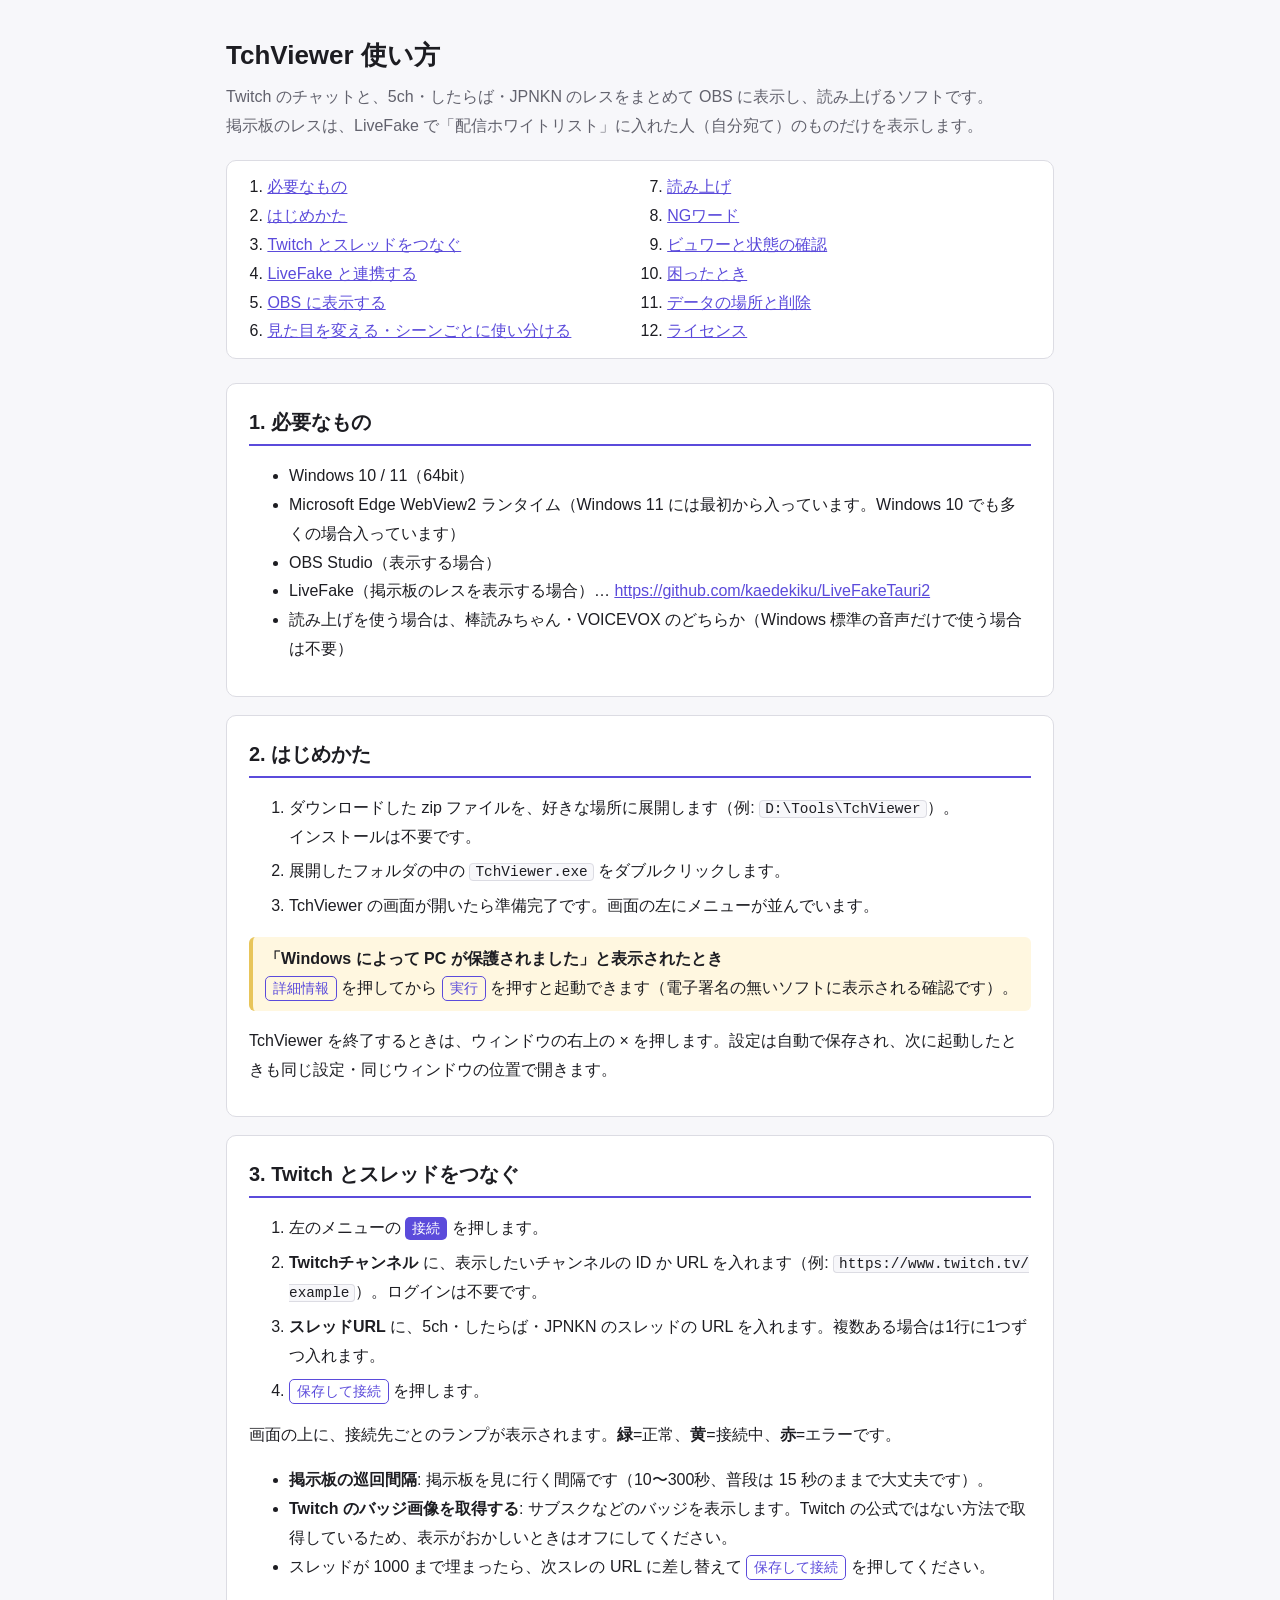
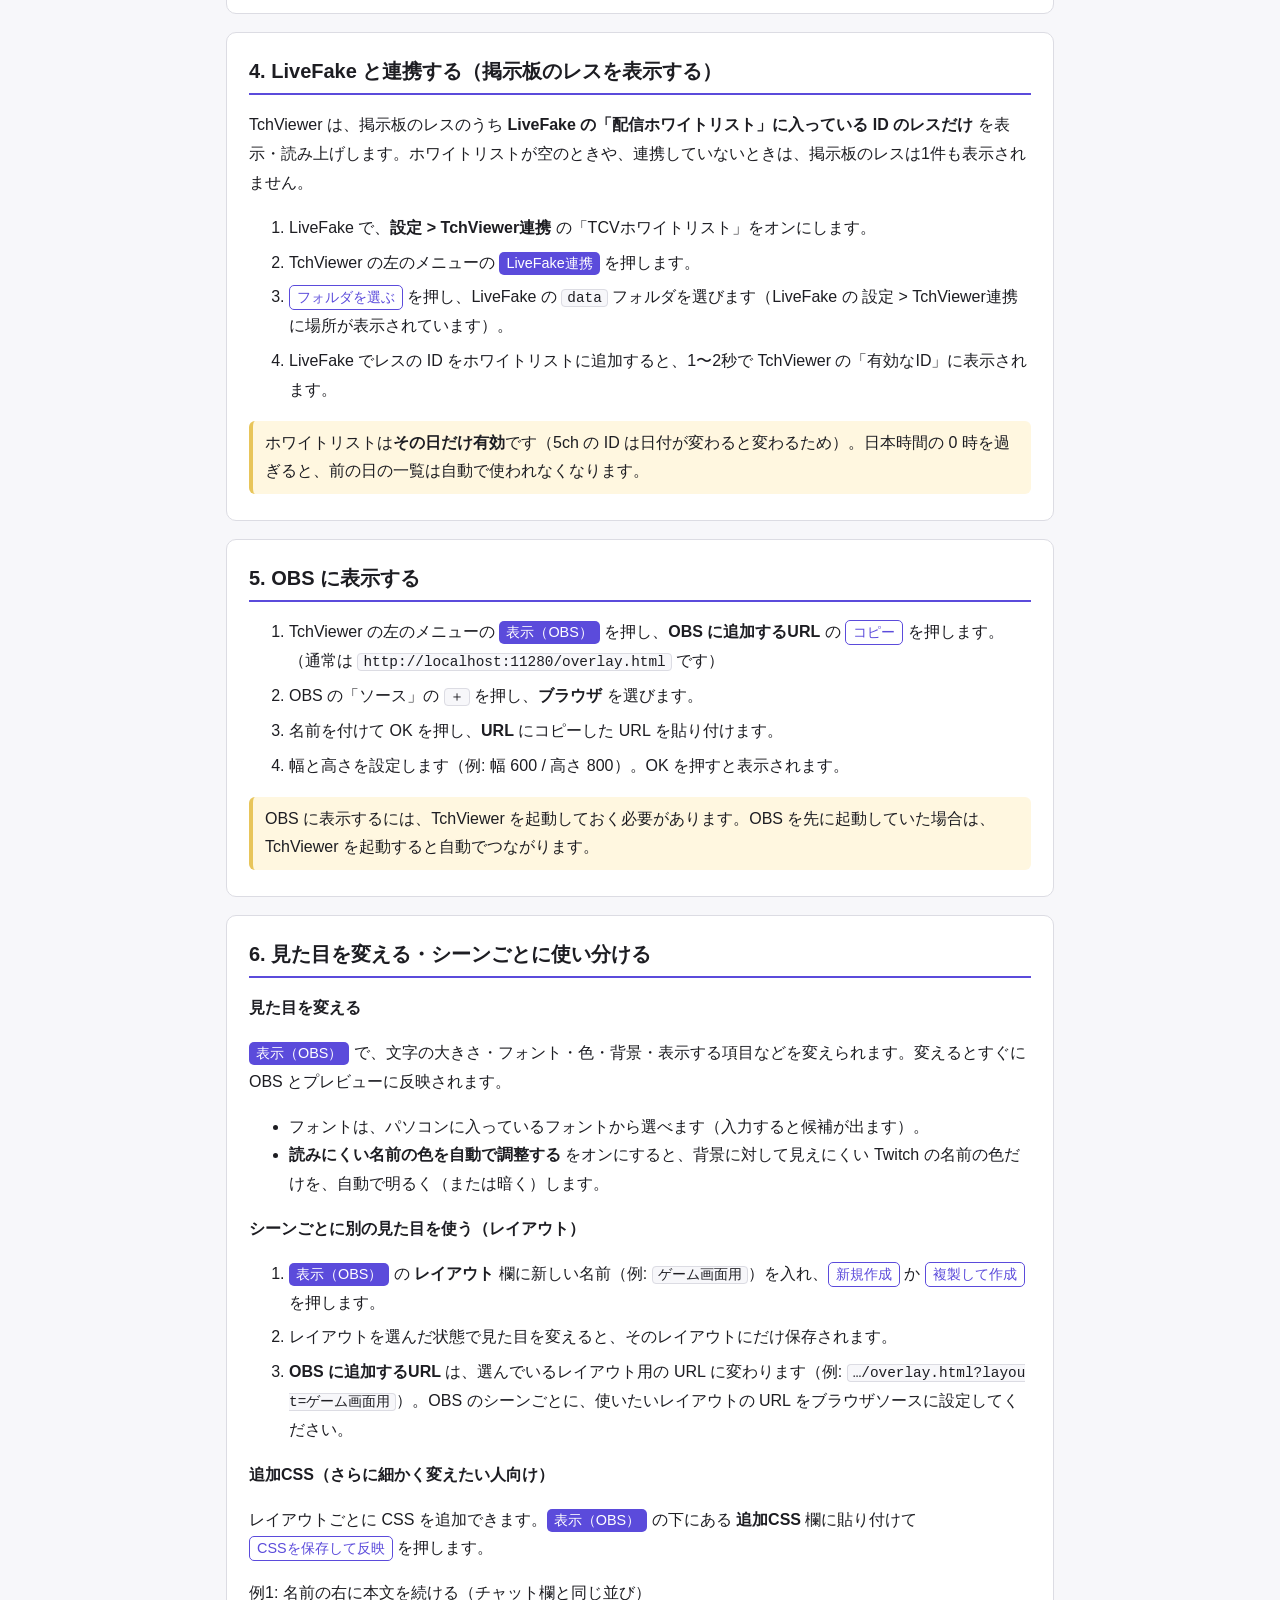
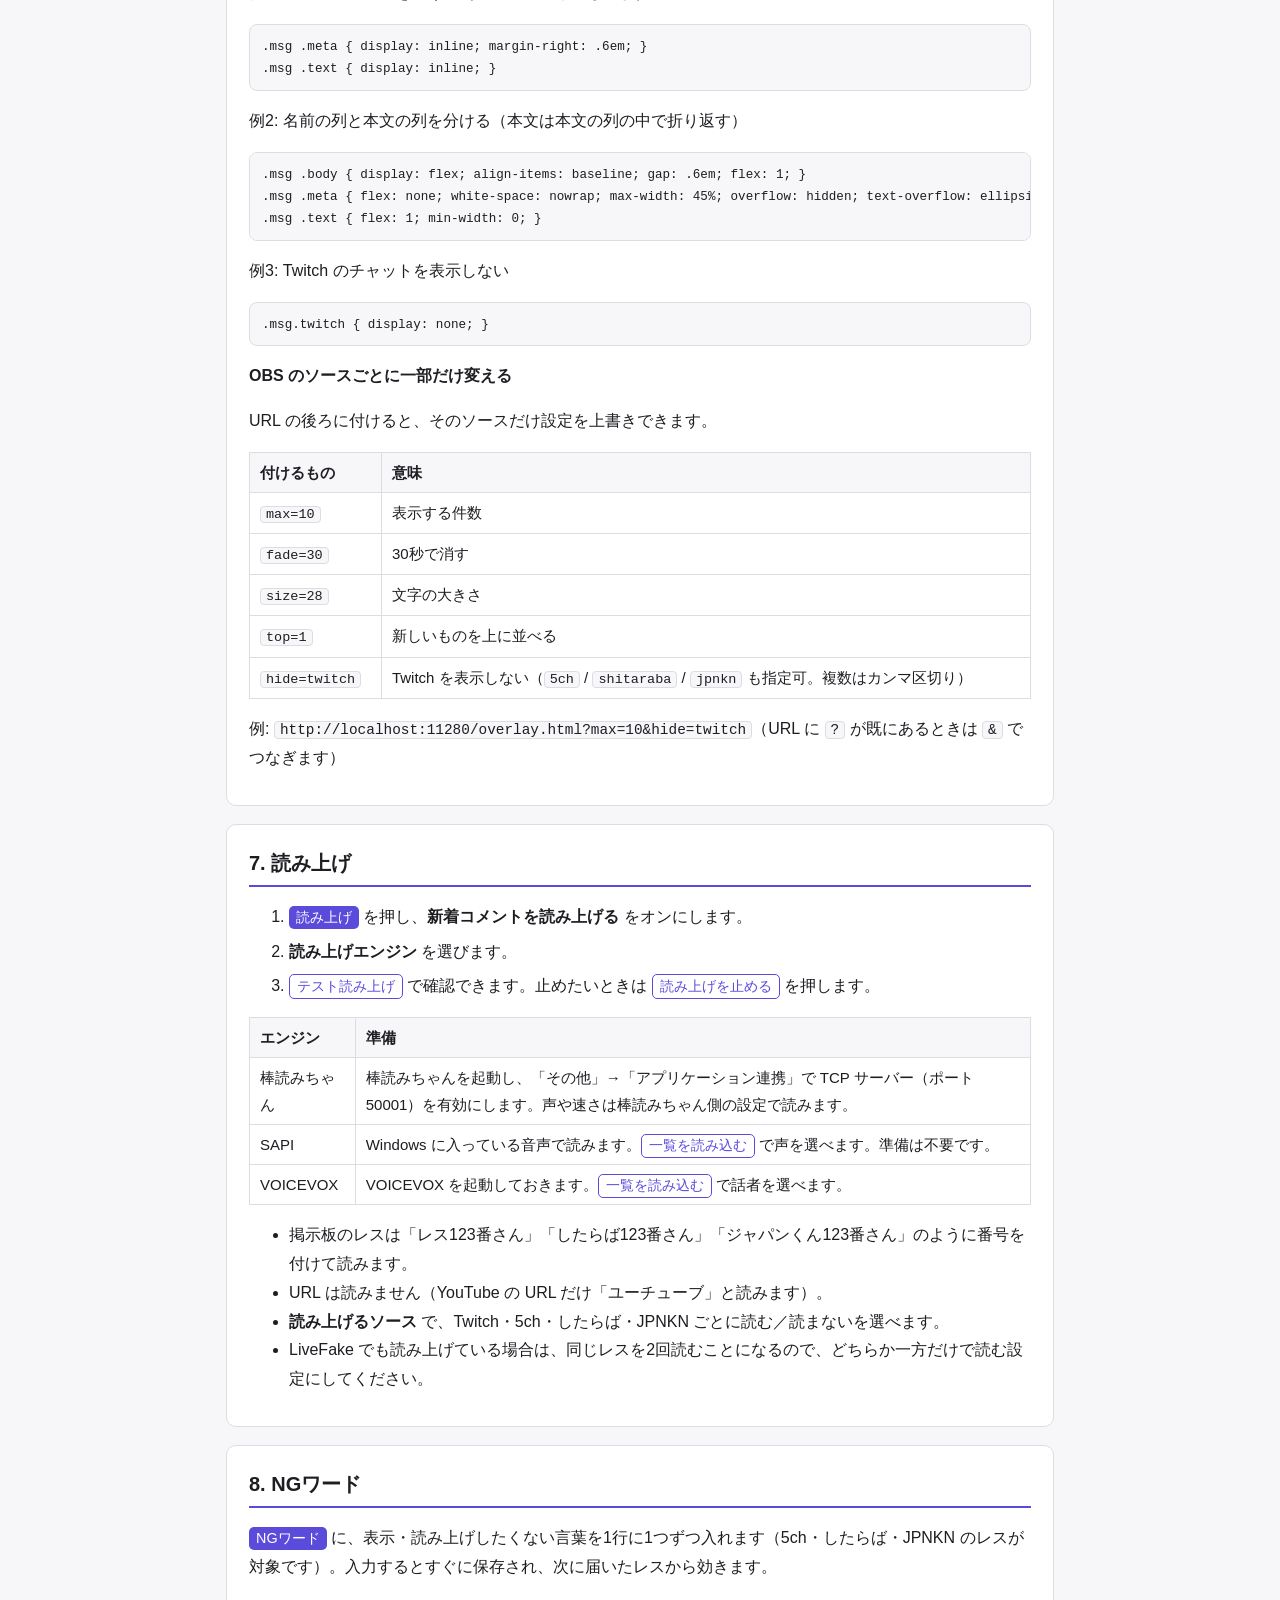
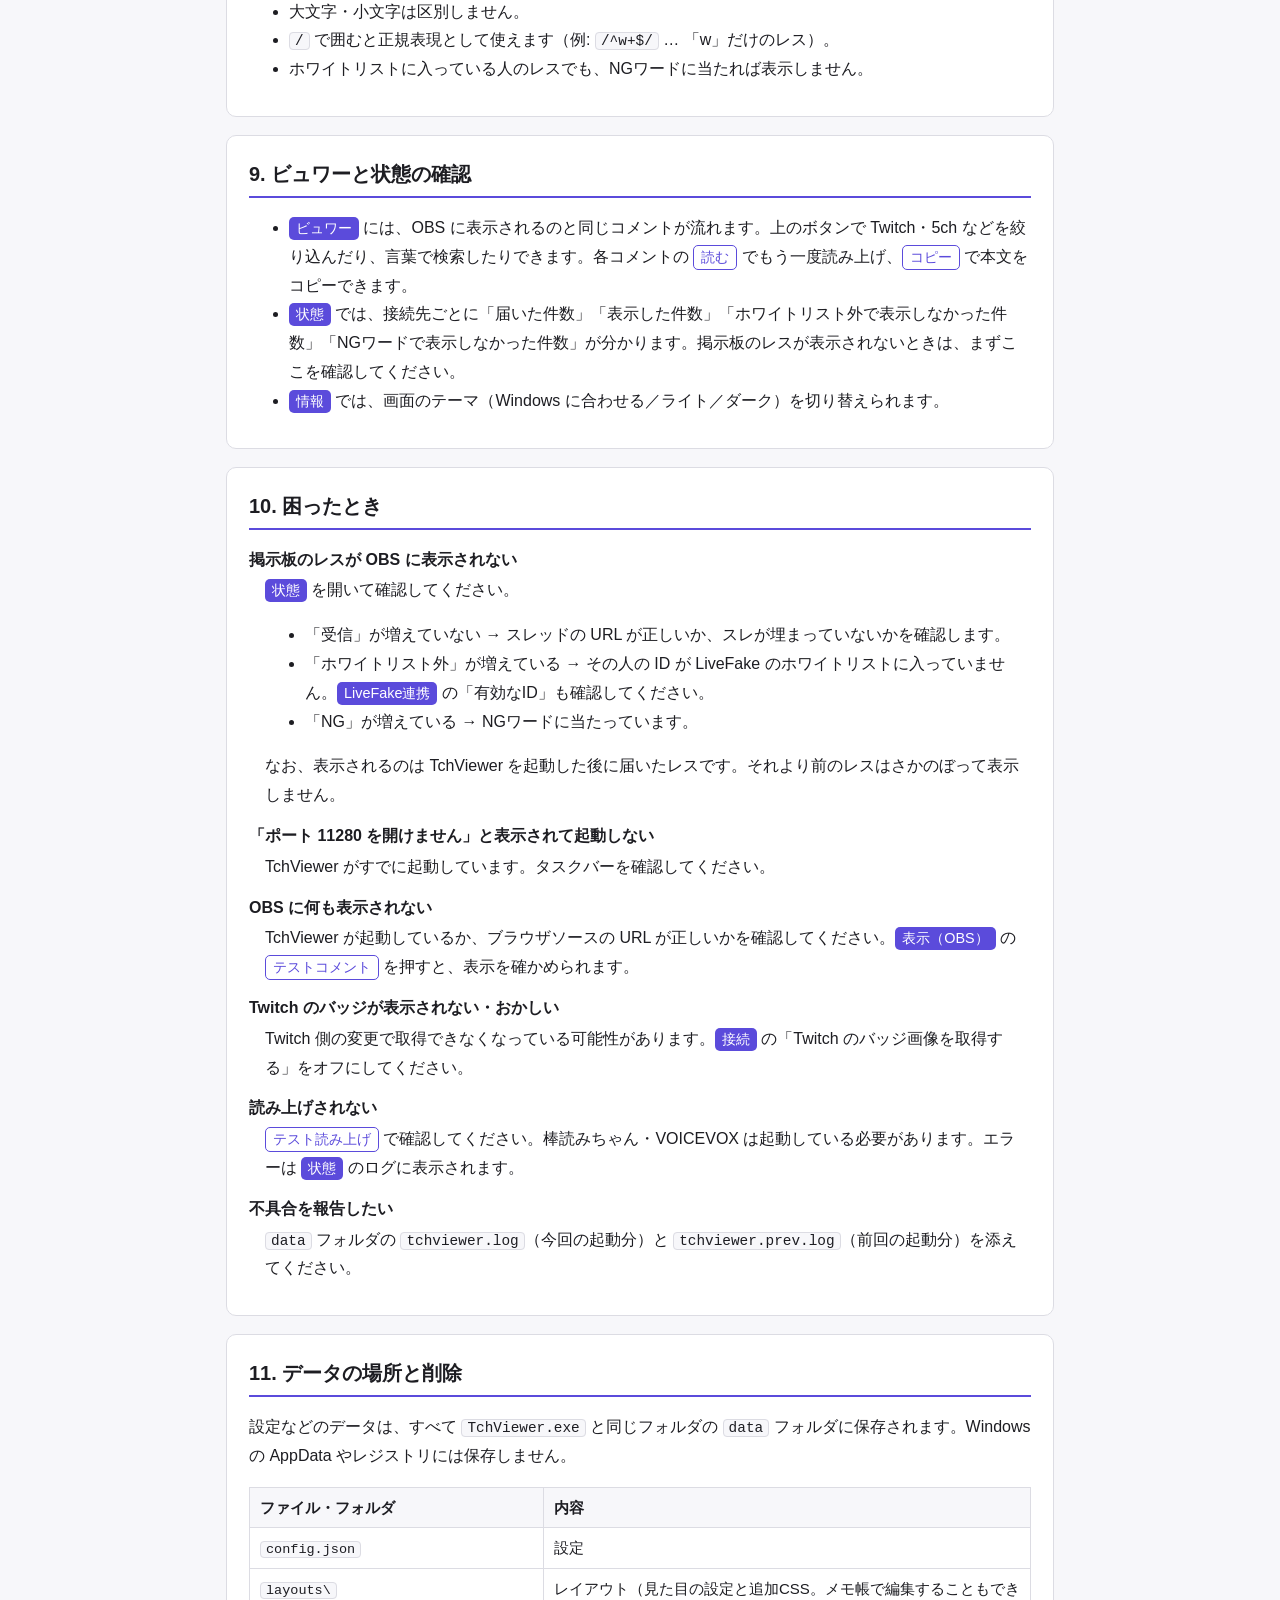
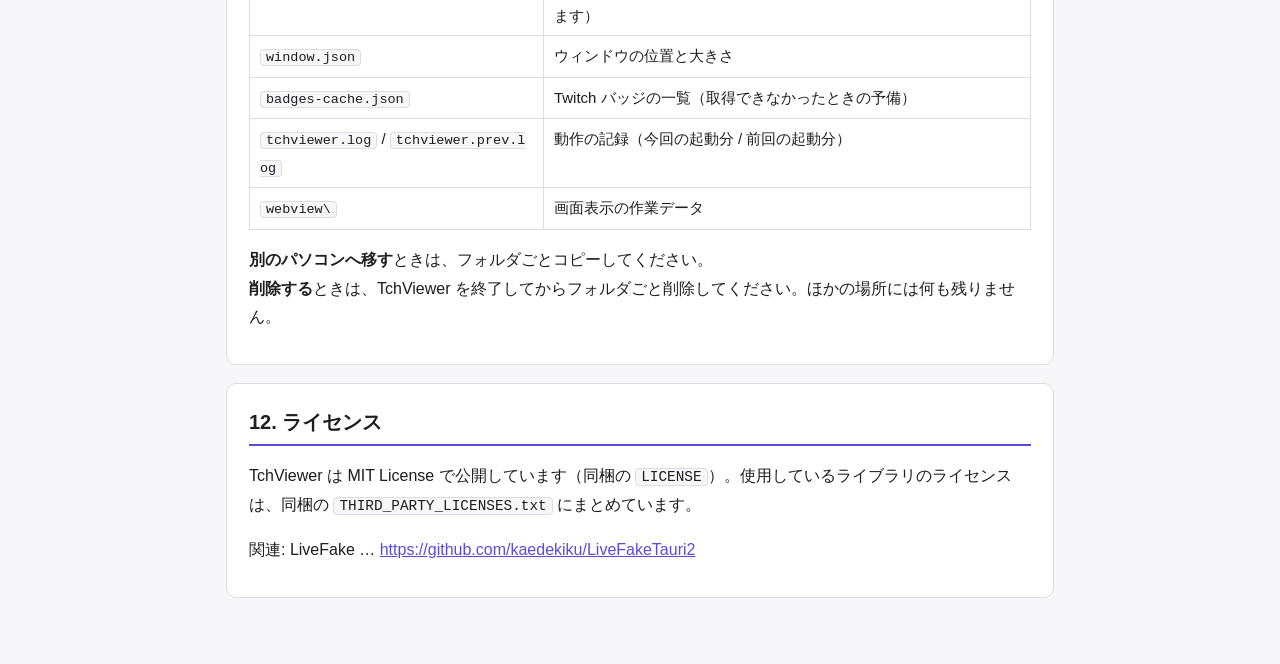
==== docs/使い方.html @ 62a8c26b "TchViewer 0.1.0: Twitch + 5ch + したらば + JPNKN コメントビューア - Twitch チャット（匿名IRC）と 5ch / したらば / JPNKN のレスを取" ====
<!doctype html>
<html lang="ja">
<head>
<meta charset="utf-8">
<meta name="viewport" content="width=device-width, initial-scale=1">
<title>TchViewer 使い方</title>
<style>
  :root { --bg: #f7f7fa; --panel: #fff; --fg: #1d1d22; --muted: #62626d; --line: #dcdce3; --accent: #5b4bdb; --note: #fff7e0; --note-line: #e8c55a; }
  @media (prefers-color-scheme: dark) {
    :root { --bg: #16161a; --panel: #222228; --fg: #ececf1; --muted: #a0a0ab; --line: #34343c; --accent: #9d91ff; --note: #2e2a1c; --note-line: #8a7426; }
  }
  * { box-sizing: border-box; }
  body { margin: 0; background: var(--bg); color: var(--fg); font-family: "BIZ UDPGothic", "Yu Gothic UI", "Meiryo", sans-serif; line-height: 1.8; font-size: 16px; }
  .wrap { max-width: 860px; margin: 0 auto; padding: 24px 16px 64px; }
  h1 { font-size: 26px; margin: 8px 0 4px; }
  .lead { color: var(--muted); margin: 0 0 20px; }
  nav.toc { background: var(--panel); border: 1px solid var(--line); border-radius: 10px; padding: 12px 18px; margin-bottom: 24px; }
  nav.toc ol { margin: 0; padding-left: 1.4em; columns: 2; column-gap: 32px; }
  @media (max-width: 640px) { nav.toc ol { columns: 1; } }
  a { color: var(--accent); }
  section { background: var(--panel); border: 1px solid var(--line); border-radius: 10px; padding: 6px 22px 16px; margin: 0 0 18px; }
  h2 { font-size: 20px; border-bottom: 2px solid var(--accent); padding-bottom: 4px; margin: 14px 0 10px; }
  h3 { font-size: 16px; margin: 16px 0 4px; }
  ol.steps > li { margin: 6px 0; }
  .btn { display: inline-block; border: 1px solid var(--accent); color: var(--accent); border-radius: 5px; padding: 0 7px; font-size: .9em; line-height: 1.6; white-space: nowrap; }
  .menu { display: inline-block; background: var(--accent); color: #fff; border-radius: 5px; padding: 0 7px; font-size: .9em; line-height: 1.6; white-space: nowrap; }
  code, kbd { font-family: Consolas, "BIZ UDGothic", monospace; background: var(--bg); border: 1px solid var(--line); border-radius: 4px; padding: 0 5px; font-size: .9em; word-break: break-all; }
  pre { background: var(--bg); border: 1px solid var(--line); border-radius: 8px; padding: 10px 12px; overflow-x: auto; font-size: 14px; line-height: 1.6; }
  pre code { border: 0; padding: 0; background: none; }
  .note { background: var(--note); border-left: 4px solid var(--note-line); border-radius: 6px; padding: 8px 12px; margin: 10px 0; }
  table { border-collapse: collapse; width: 100%; margin: 8px 0; font-size: 15px; }
  th, td { border: 1px solid var(--line); padding: 6px 10px; text-align: left; vertical-align: top; }
  th { background: var(--bg); white-space: nowrap; }
  dl.faq dt { font-weight: 700; margin-top: 12px; }
  dl.faq dd { margin: 2px 0 0 1em; }
</style>
</head>
<body>
<div class="wrap">
<h1>TchViewer 使い方</h1>
<p class="lead">Twitch のチャットと、5ch・したらば・JPNKN のレスをまとめて OBS に表示し、読み上げるソフトです。<br>
掲示板のレスは、LiveFake で「配信ホワイトリスト」に入れた人（自分宛て）のものだけを表示します。</p>

<nav class="toc">
<ol>
  <li><a href="#need">必要なもの</a></li>
  <li><a href="#start">はじめかた</a></li>
  <li><a href="#connect">Twitch とスレッドをつなぐ</a></li>
  <li><a href="#livefake">LiveFake と連携する</a></li>
  <li><a href="#obs">OBS に表示する</a></li>
  <li><a href="#layout">見た目を変える・シーンごとに使い分ける</a></li>
  <li><a href="#speech">読み上げ</a></li>
  <li><a href="#ng">NGワード</a></li>
  <li><a href="#viewer">ビュワーと状態の確認</a></li>
  <li><a href="#trouble">困ったとき</a></li>
  <li><a href="#data">データの場所と削除</a></li>
  <li><a href="#license">ライセンス</a></li>
</ol>
</nav>

<section id="need">
<h2>1. 必要なもの</h2>
<ul>
  <li>Windows 10 / 11（64bit）</li>
  <li>Microsoft Edge WebView2 ランタイム（Windows 11 には最初から入っています。Windows 10 でも多くの場合入っています）</li>
  <li>OBS Studio（表示する場合）</li>
  <li>LiveFake（掲示板のレスを表示する場合）… <a href="https://github.com/kaedekiku/LiveFakeTauri2">https://github.com/kaedekiku/LiveFakeTauri2</a></li>
  <li>読み上げを使う場合は、棒読みちゃん・VOICEVOX のどちらか（Windows 標準の音声だけで使う場合は不要）</li>
</ul>
</section>

<section id="start">
<h2>2. はじめかた</h2>
<ol class="steps">
  <li>ダウンロードした zip ファイルを、好きな場所に展開します（例: <code>D:\Tools\TchViewer</code>）。<br>インストールは不要です。</li>
  <li>展開したフォルダの中の <code>TchViewer.exe</code> をダブルクリックします。</li>
  <li>TchViewer の画面が開いたら準備完了です。画面の左にメニューが並んでいます。</li>
</ol>
<div class="note">
  <b>「Windows によって PC が保護されました」と表示されたとき</b><br>
  <span class="btn">詳細情報</span> を押してから <span class="btn">実行</span> を押すと起動できます（電子署名の無いソフトに表示される確認です）。
</div>
<p>TchViewer を終了するときは、ウィンドウの右上の × を押します。設定は自動で保存され、次に起動したときも同じ設定・同じウィンドウの位置で開きます。</p>
</section>

<section id="connect">
<h2>3. Twitch とスレッドをつなぐ</h2>
<ol class="steps">
  <li>左のメニューの <span class="menu">接続</span> を押します。</li>
  <li><b>Twitchチャンネル</b> に、表示したいチャンネルの ID か URL を入れます（例: <code>https://www.twitch.tv/example</code>）。ログインは不要です。</li>
  <li><b>スレッドURL</b> に、5ch・したらば・JPNKN のスレッドの URL を入れます。複数ある場合は1行に1つずつ入れます。</li>
  <li><span class="btn">保存して接続</span> を押します。</li>
</ol>
<p>画面の上に、接続先ごとのランプが表示されます。<b>緑</b>=正常、<b>黄</b>=接続中、<b>赤</b>=エラーです。</p>
<ul>
  <li><b>掲示板の巡回間隔</b>: 掲示板を見に行く間隔です（10〜300秒、普段は 15 秒のままで大丈夫です）。</li>
  <li><b>Twitch のバッジ画像を取得する</b>: サブスクなどのバッジを表示します。Twitch の公式ではない方法で取得しているため、表示がおかしいときはオフにしてください。</li>
  <li>スレッドが 1000 まで埋まったら、次スレの URL に差し替えて <span class="btn">保存して接続</span> を押してください。</li>
</ul>
</section>

<section id="livefake">
<h2>4. LiveFake と連携する（掲示板のレスを表示する）</h2>
<p>TchViewer は、掲示板のレスのうち <b>LiveFake の「配信ホワイトリスト」に入っている ID のレスだけ</b> を表示・読み上げします。ホワイトリストが空のときや、連携していないときは、掲示板のレスは1件も表示されません。</p>
<ol class="steps">
  <li>LiveFake で、<b>設定 &gt; TchViewer連携</b> の「TCVホワイトリスト」をオンにします。</li>
  <li>TchViewer の左のメニューの <span class="menu">LiveFake連携</span> を押します。</li>
  <li><span class="btn">フォルダを選ぶ</span> を押し、LiveFake の <code>data</code> フォルダを選びます（LiveFake の 設定 &gt; TchViewer連携 に場所が表示されています）。</li>
  <li>LiveFake でレスの ID をホワイトリストに追加すると、1〜2秒で TchViewer の「有効なID」に表示されます。</li>
</ol>
<div class="note">ホワイトリストは<b>その日だけ有効</b>です（5ch の ID は日付が変わると変わるため）。日本時間の 0 時を過ぎると、前の日の一覧は自動で使われなくなります。</div>
</section>

<section id="obs">
<h2>5. OBS に表示する</h2>
<ol class="steps">
  <li>TchViewer の左のメニューの <span class="menu">表示（OBS）</span> を押し、<b>OBS に追加するURL</b> の <span class="btn">コピー</span> を押します。<br>（通常は <code>http://localhost:11280/overlay.html</code> です）</li>
  <li>OBS の「ソース」の <kbd>＋</kbd> を押し、<b>ブラウザ</b> を選びます。</li>
  <li>名前を付けて OK を押し、<b>URL</b> にコピーした URL を貼り付けます。</li>
  <li>幅と高さを設定します（例: 幅 600 / 高さ 800）。OK を押すと表示されます。</li>
</ol>
<div class="note">OBS に表示するには、TchViewer を起動しておく必要があります。OBS を先に起動していた場合は、TchViewer を起動すると自動でつながります。</div>
</section>

<section id="layout">
<h2>6. 見た目を変える・シーンごとに使い分ける</h2>
<h3>見た目を変える</h3>
<p><span class="menu">表示（OBS）</span> で、文字の大きさ・フォント・色・背景・表示する項目などを変えられます。変えるとすぐに OBS とプレビューに反映されます。</p>
<ul>
  <li>フォントは、パソコンに入っているフォントから選べます（入力すると候補が出ます）。</li>
  <li><b>読みにくい名前の色を自動で調整する</b> をオンにすると、背景に対して見えにくい Twitch の名前の色だけを、自動で明るく（または暗く）します。</li>
</ul>
<h3>シーンごとに別の見た目を使う（レイアウト）</h3>
<ol class="steps">
  <li><span class="menu">表示（OBS）</span> の <b>レイアウト</b> 欄に新しい名前（例: <code>ゲーム画面用</code>）を入れ、<span class="btn">新規作成</span> か <span class="btn">複製して作成</span> を押します。</li>
  <li>レイアウトを選んだ状態で見た目を変えると、そのレイアウトにだけ保存されます。</li>
  <li><b>OBS に追加するURL</b> は、選んでいるレイアウト用の URL に変わります（例: <code>…/overlay.html?layout=ゲーム画面用</code>）。OBS のシーンごとに、使いたいレイアウトの URL をブラウザソースに設定してください。</li>
</ol>
<h3>追加CSS（さらに細かく変えたい人向け）</h3>
<p>レイアウトごとに CSS を追加できます。<span class="menu">表示（OBS）</span> の下にある <b>追加CSS</b> 欄に貼り付けて <span class="btn">CSSを保存して反映</span> を押します。</p>
<p>例1: 名前の右に本文を続ける（チャット欄と同じ並び）</p>
<pre><code>.msg .meta { display: inline; margin-right: .6em; }
.msg .text { display: inline; }</code></pre>
<p>例2: 名前の列と本文の列を分ける（本文は本文の列の中で折り返す）</p>
<pre><code>.msg .body { display: flex; align-items: baseline; gap: .6em; flex: 1; }
.msg .meta { flex: none; white-space: nowrap; max-width: 45%; overflow: hidden; text-overflow: ellipsis; }
.msg .text { flex: 1; min-width: 0; }</code></pre>
<p>例3: Twitch のチャットを表示しない</p>
<pre><code>.msg.twitch { display: none; }</code></pre>
<h3>OBS のソースごとに一部だけ変える</h3>
<p>URL の後ろに付けると、そのソースだけ設定を上書きできます。</p>
<table>
  <tr><th>付けるもの</th><th>意味</th></tr>
  <tr><td><code>max=10</code></td><td>表示する件数</td></tr>
  <tr><td><code>fade=30</code></td><td>30秒で消す</td></tr>
  <tr><td><code>size=28</code></td><td>文字の大きさ</td></tr>
  <tr><td><code>top=1</code></td><td>新しいものを上に並べる</td></tr>
  <tr><td><code>hide=twitch</code></td><td>Twitch を表示しない（<code>5ch</code> / <code>shitaraba</code> / <code>jpnkn</code> も指定可。複数はカンマ区切り）</td></tr>
</table>
<p>例: <code>http://localhost:11280/overlay.html?max=10&amp;hide=twitch</code>（URL に <code>?</code> が既にあるときは <code>&amp;</code> でつなぎます）</p>
</section>

<section id="speech">
<h2>7. 読み上げ</h2>
<ol class="steps">
  <li><span class="menu">読み上げ</span> を押し、<b>新着コメントを読み上げる</b> をオンにします。</li>
  <li><b>読み上げエンジン</b> を選びます。</li>
  <li><span class="btn">テスト読み上げ</span> で確認できます。止めたいときは <span class="btn">読み上げを止める</span> を押します。</li>
</ol>
<table>
  <tr><th>エンジン</th><th>準備</th></tr>
  <tr><td>棒読みちゃん</td><td>棒読みちゃんを起動し、「その他」→「アプリケーション連携」で TCP サーバー（ポート 50001）を有効にします。声や速さは棒読みちゃん側の設定で読みます。</td></tr>
  <tr><td>SAPI</td><td>Windows に入っている音声で読みます。<span class="btn">一覧を読み込む</span> で声を選べます。準備は不要です。</td></tr>
  <tr><td>VOICEVOX</td><td>VOICEVOX を起動しておきます。<span class="btn">一覧を読み込む</span> で話者を選べます。</td></tr>
</table>
<ul>
  <li>掲示板のレスは「レス123番さん」「したらば123番さん」「ジャパンくん123番さん」のように番号を付けて読みます。</li>
  <li>URL は読みません（YouTube の URL だけ「ユーチューブ」と読みます）。</li>
  <li><b>読み上げるソース</b> で、Twitch・5ch・したらば・JPNKN ごとに読む／読まないを選べます。</li>
  <li>LiveFake でも読み上げている場合は、同じレスを2回読むことになるので、どちらか一方だけで読む設定にしてください。</li>
</ul>
</section>

<section id="ng">
<h2>8. NGワード</h2>
<p><span class="menu">NGワード</span> に、表示・読み上げしたくない言葉を1行に1つずつ入れます（5ch・したらば・JPNKN のレスが対象です）。入力するとすぐに保存され、次に届いたレスから効きます。</p>
<ul>
  <li>大文字・小文字は区別しません。</li>
  <li><code>/</code> で囲むと正規表現として使えます（例: <code>/^w+$/</code> … 「w」だけのレス）。</li>
  <li>ホワイトリストに入っている人のレスでも、NGワードに当たれば表示しません。</li>
</ul>
</section>

<section id="viewer">
<h2>9. ビュワーと状態の確認</h2>
<ul>
  <li><span class="menu">ビュワー</span> には、OBS に表示されるのと同じコメントが流れます。上のボタンで Twitch・5ch などを絞り込んだり、言葉で検索したりできます。各コメントの <span class="btn">読む</span> でもう一度読み上げ、<span class="btn">コピー</span> で本文をコピーできます。</li>
  <li><span class="menu">状態</span> では、接続先ごとに「届いた件数」「表示した件数」「ホワイトリスト外で表示しなかった件数」「NGワードで表示しなかった件数」が分かります。掲示板のレスが表示されないときは、まずここを確認してください。</li>
  <li><span class="menu">情報</span> では、画面のテーマ（Windows に合わせる／ライト／ダーク）を切り替えられます。</li>
</ul>
</section>

<section id="trouble">
<h2>10. 困ったとき</h2>
<dl class="faq">
  <dt>掲示板のレスが OBS に表示されない</dt>
  <dd><span class="menu">状態</span> を開いて確認してください。
    <ul>
      <li>「受信」が増えていない → スレッドの URL が正しいか、スレが埋まっていないかを確認します。</li>
      <li>「ホワイトリスト外」が増えている → その人の ID が LiveFake のホワイトリストに入っていません。<span class="menu">LiveFake連携</span> の「有効なID」も確認してください。</li>
      <li>「NG」が増えている → NGワードに当たっています。</li>
    </ul>
    なお、表示されるのは TchViewer を起動した後に届いたレスです。それより前のレスはさかのぼって表示しません。</dd>
  <dt>「ポート 11280 を開けません」と表示されて起動しない</dt>
  <dd>TchViewer がすでに起動しています。タスクバーを確認してください。</dd>
  <dt>OBS に何も表示されない</dt>
  <dd>TchViewer が起動しているか、ブラウザソースの URL が正しいかを確認してください。<span class="menu">表示（OBS）</span> の <span class="btn">テストコメント</span> を押すと、表示を確かめられます。</dd>
  <dt>Twitch のバッジが表示されない・おかしい</dt>
  <dd>Twitch 側の変更で取得できなくなっている可能性があります。<span class="menu">接続</span> の「Twitch のバッジ画像を取得する」をオフにしてください。</dd>
  <dt>読み上げされない</dt>
  <dd><span class="btn">テスト読み上げ</span> で確認してください。棒読みちゃん・VOICEVOX は起動している必要があります。エラーは <span class="menu">状態</span> のログに表示されます。</dd>
  <dt>不具合を報告したい</dt>
  <dd><code>data</code> フォルダの <code>tchviewer.log</code>（今回の起動分）と <code>tchviewer.prev.log</code>（前回の起動分）を添えてください。</dd>
</dl>
</section>

<section id="data">
<h2>11. データの場所と削除</h2>
<p>設定などのデータは、すべて <code>TchViewer.exe</code> と同じフォルダの <code>data</code> フォルダに保存されます。Windows の AppData やレジストリには保存しません。</p>
<table>
  <tr><th>ファイル・フォルダ</th><th>内容</th></tr>
  <tr><td><code>config.json</code></td><td>設定</td></tr>
  <tr><td><code>layouts\</code></td><td>レイアウト（見た目の設定と追加CSS。メモ帳で編集することもできます）</td></tr>
  <tr><td><code>window.json</code></td><td>ウィンドウの位置と大きさ</td></tr>
  <tr><td><code>badges-cache.json</code></td><td>Twitch バッジの一覧（取得できなかったときの予備）</td></tr>
  <tr><td><code>tchviewer.log</code> / <code>tchviewer.prev.log</code></td><td>動作の記録（今回の起動分 / 前回の起動分）</td></tr>
  <tr><td><code>webview\</code></td><td>画面表示の作業データ</td></tr>
</table>
<p><b>別のパソコンへ移す</b>ときは、フォルダごとコピーしてください。<br>
<b>削除する</b>ときは、TchViewer を終了してからフォルダごと削除してください。ほかの場所には何も残りません。</p>
</section>

<section id="license">
<h2>12. ライセンス</h2>
<p>TchViewer は MIT License で公開しています（同梱の <code>LICENSE</code>）。使用しているライブラリのライセンスは、同梱の <code>THIRD_PARTY_LICENSES.txt</code> にまとめています。</p>
<p>関連: LiveFake … <a href="https://github.com/kaedekiku/LiveFakeTauri2">https://github.com/kaedekiku/LiveFakeTauri2</a></p>
</section>
</div>
</body>
</html>
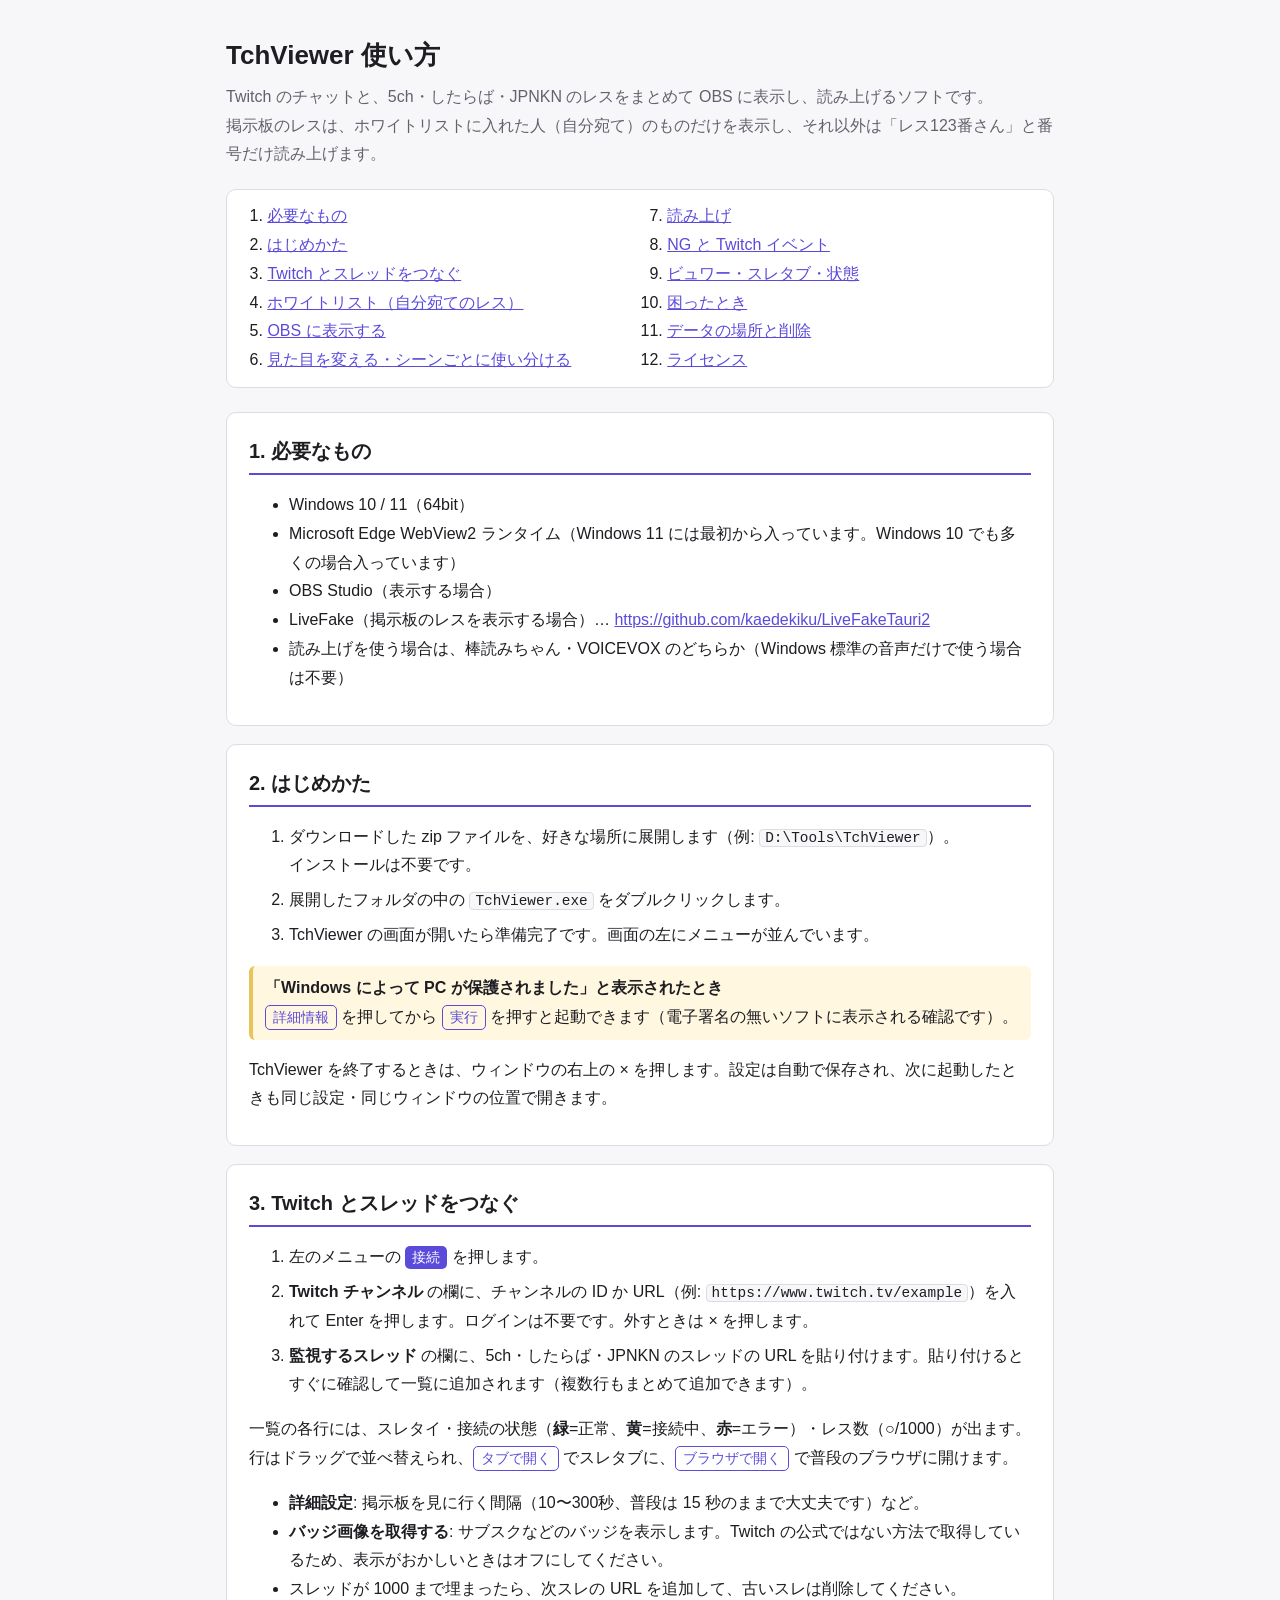
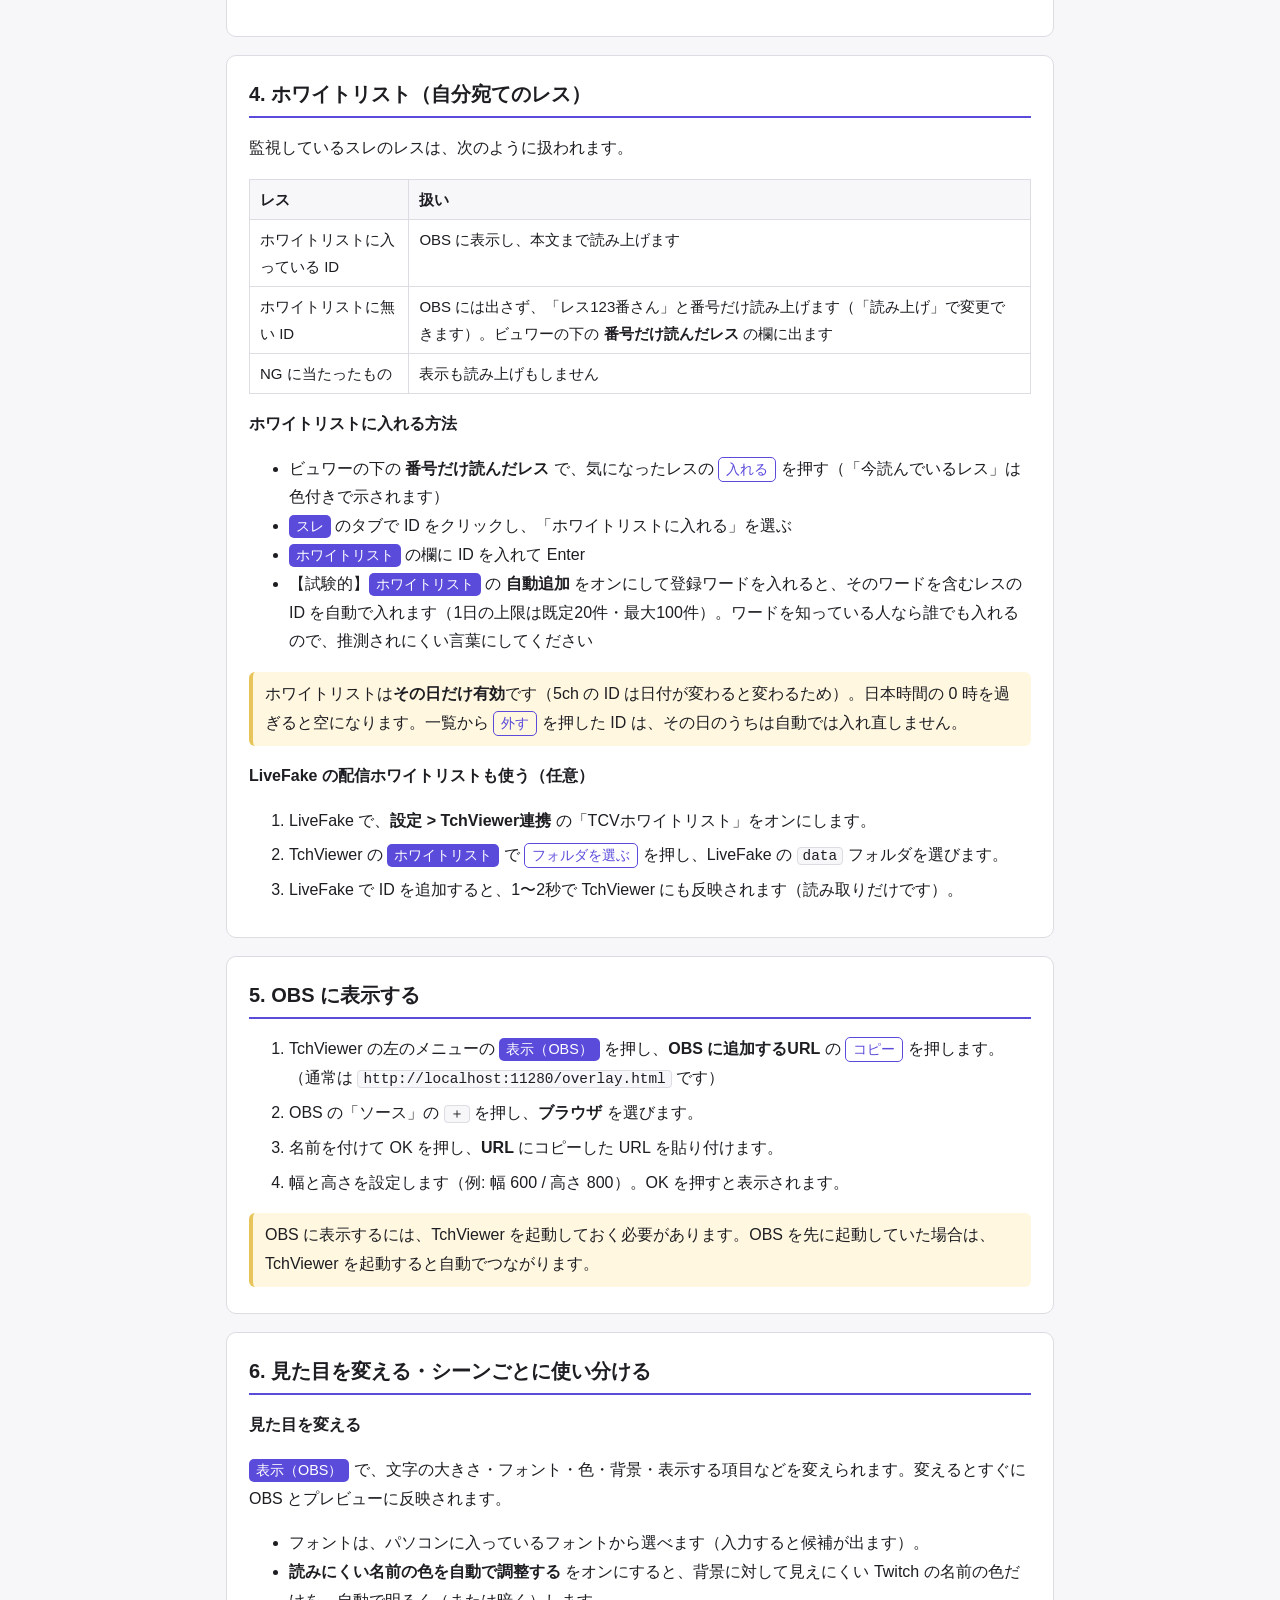
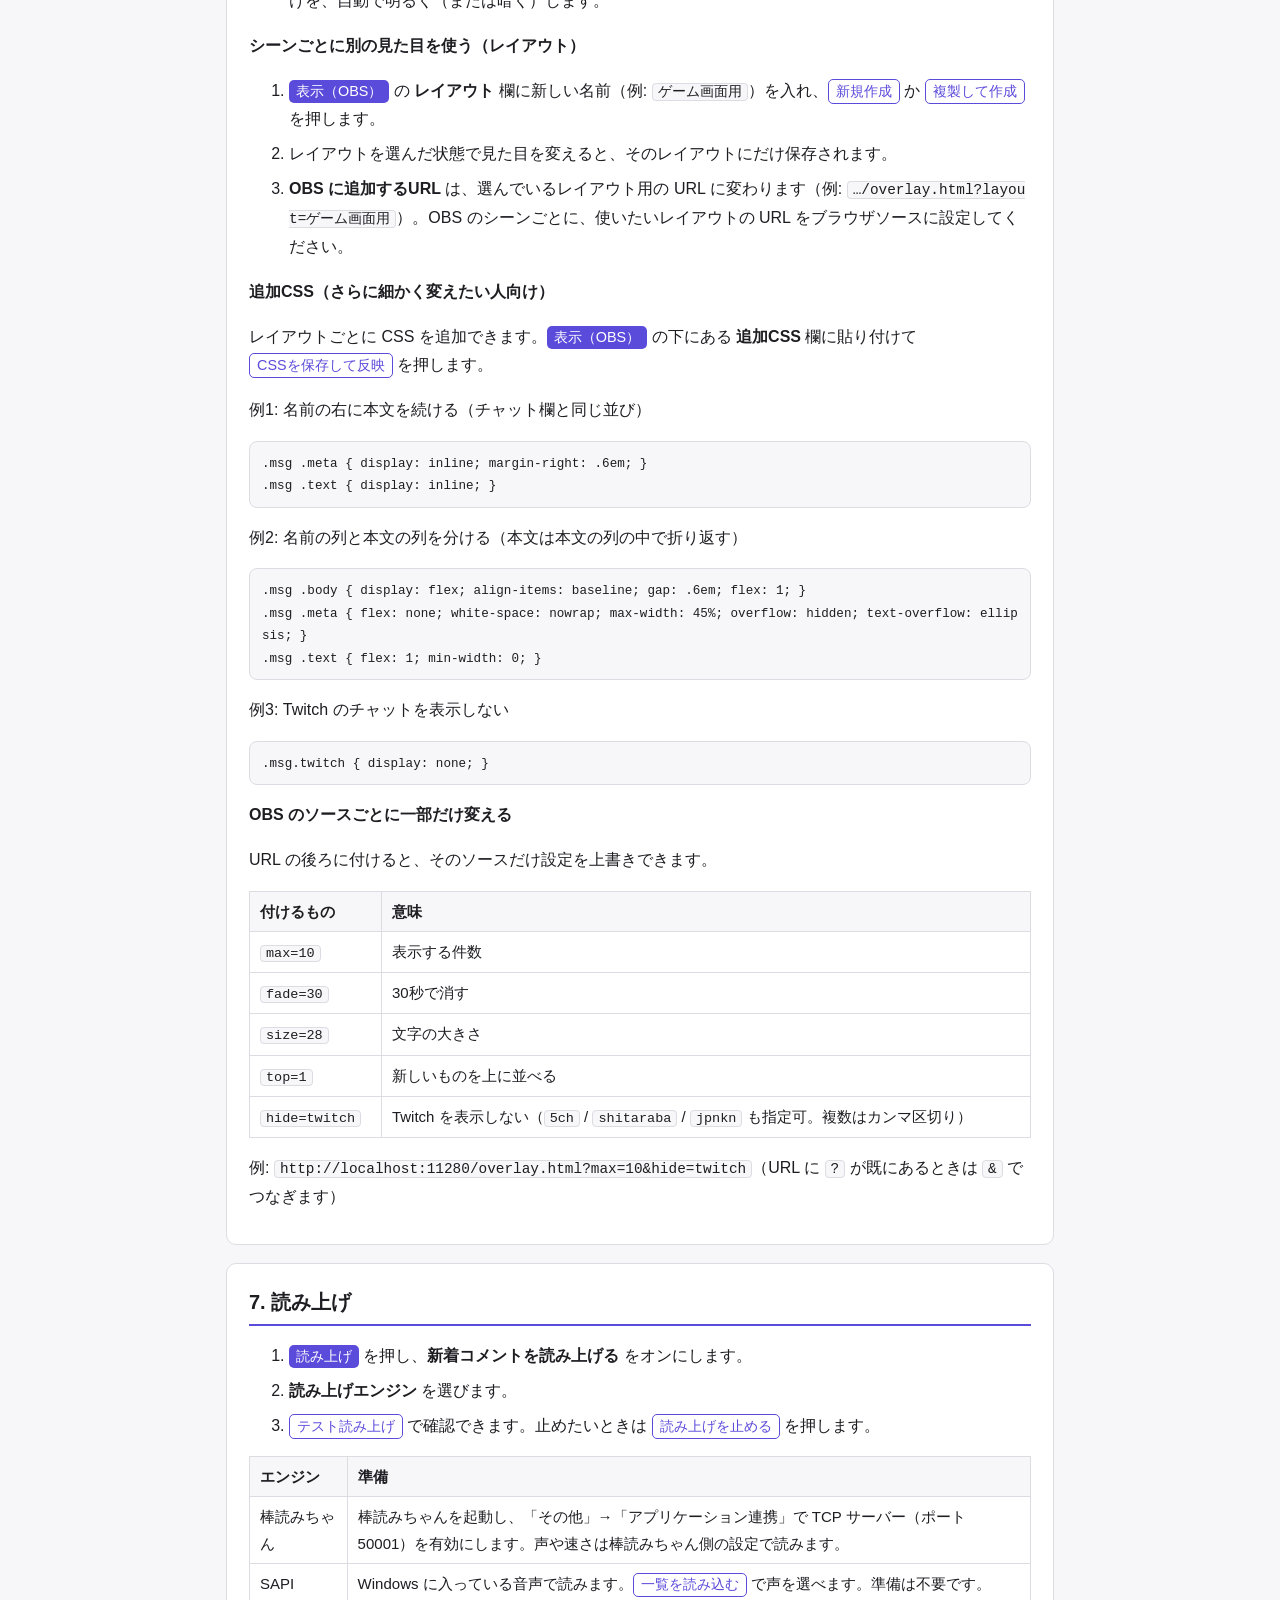
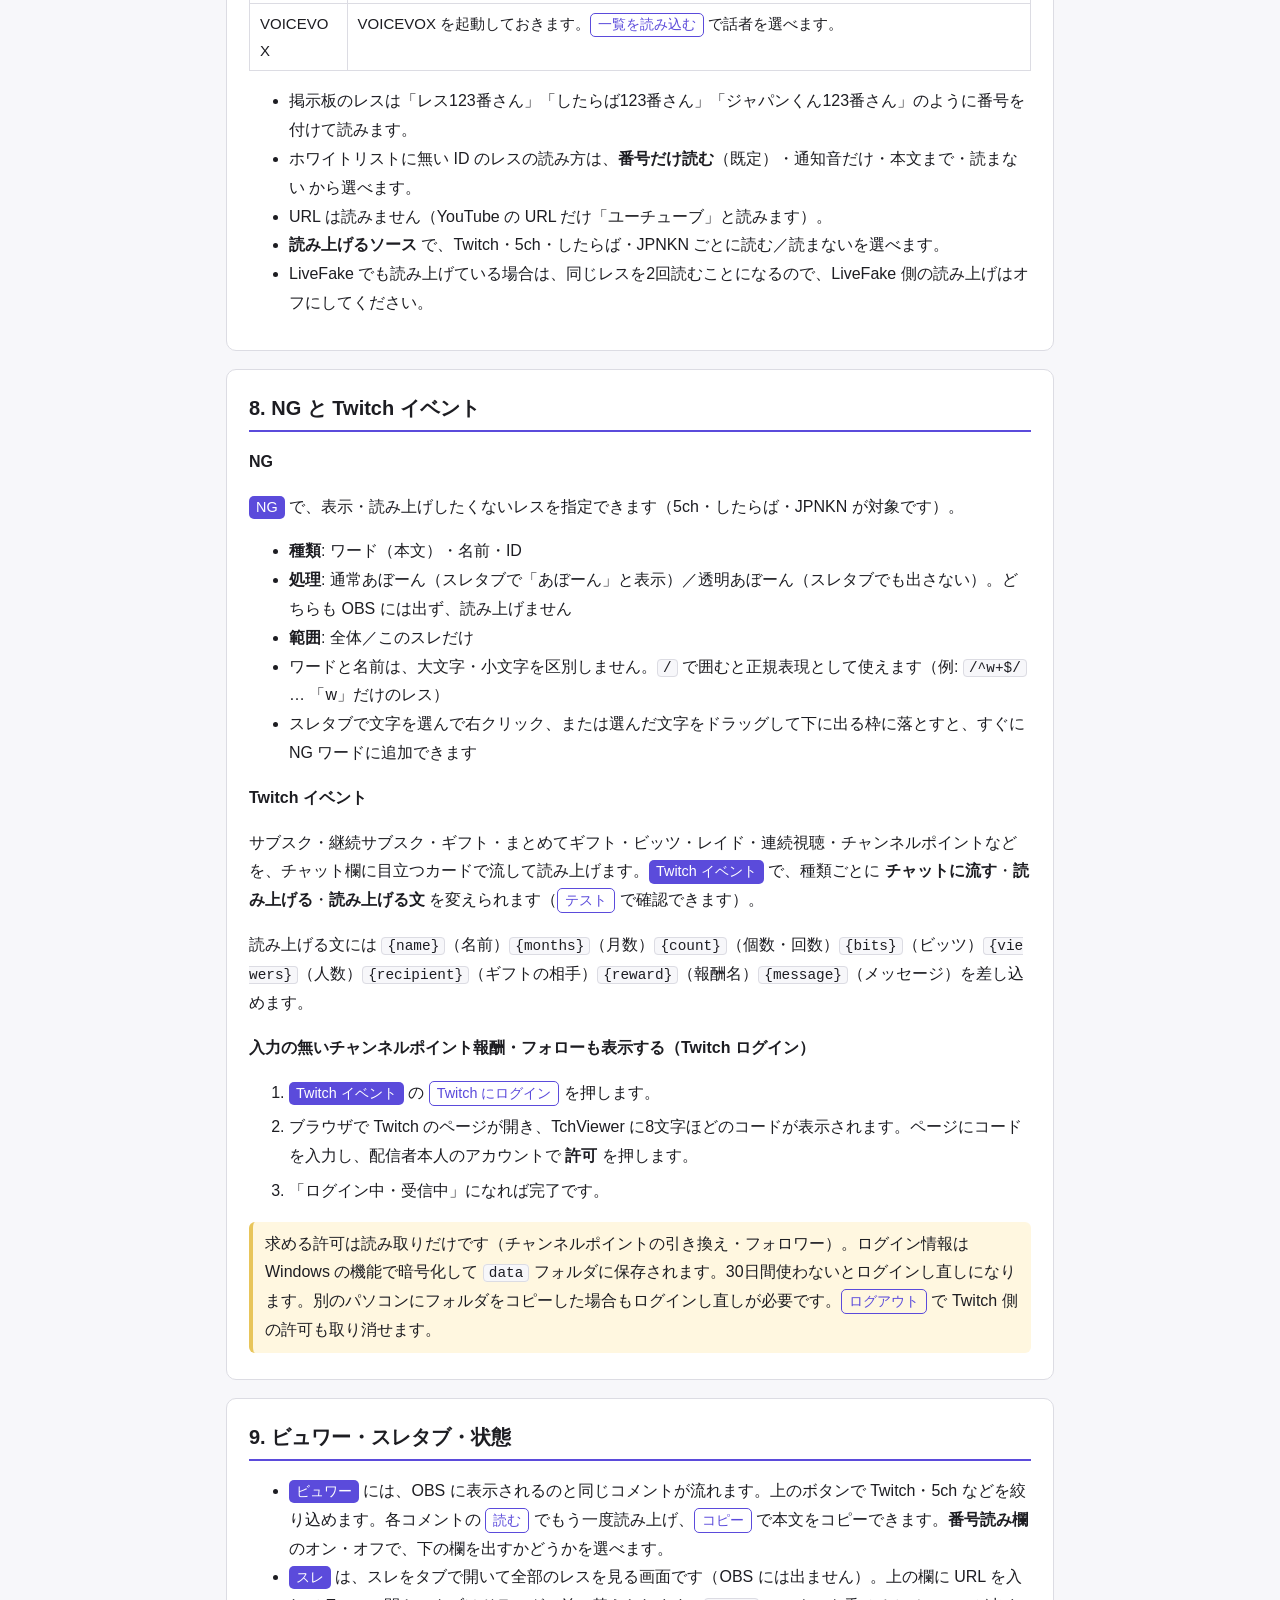
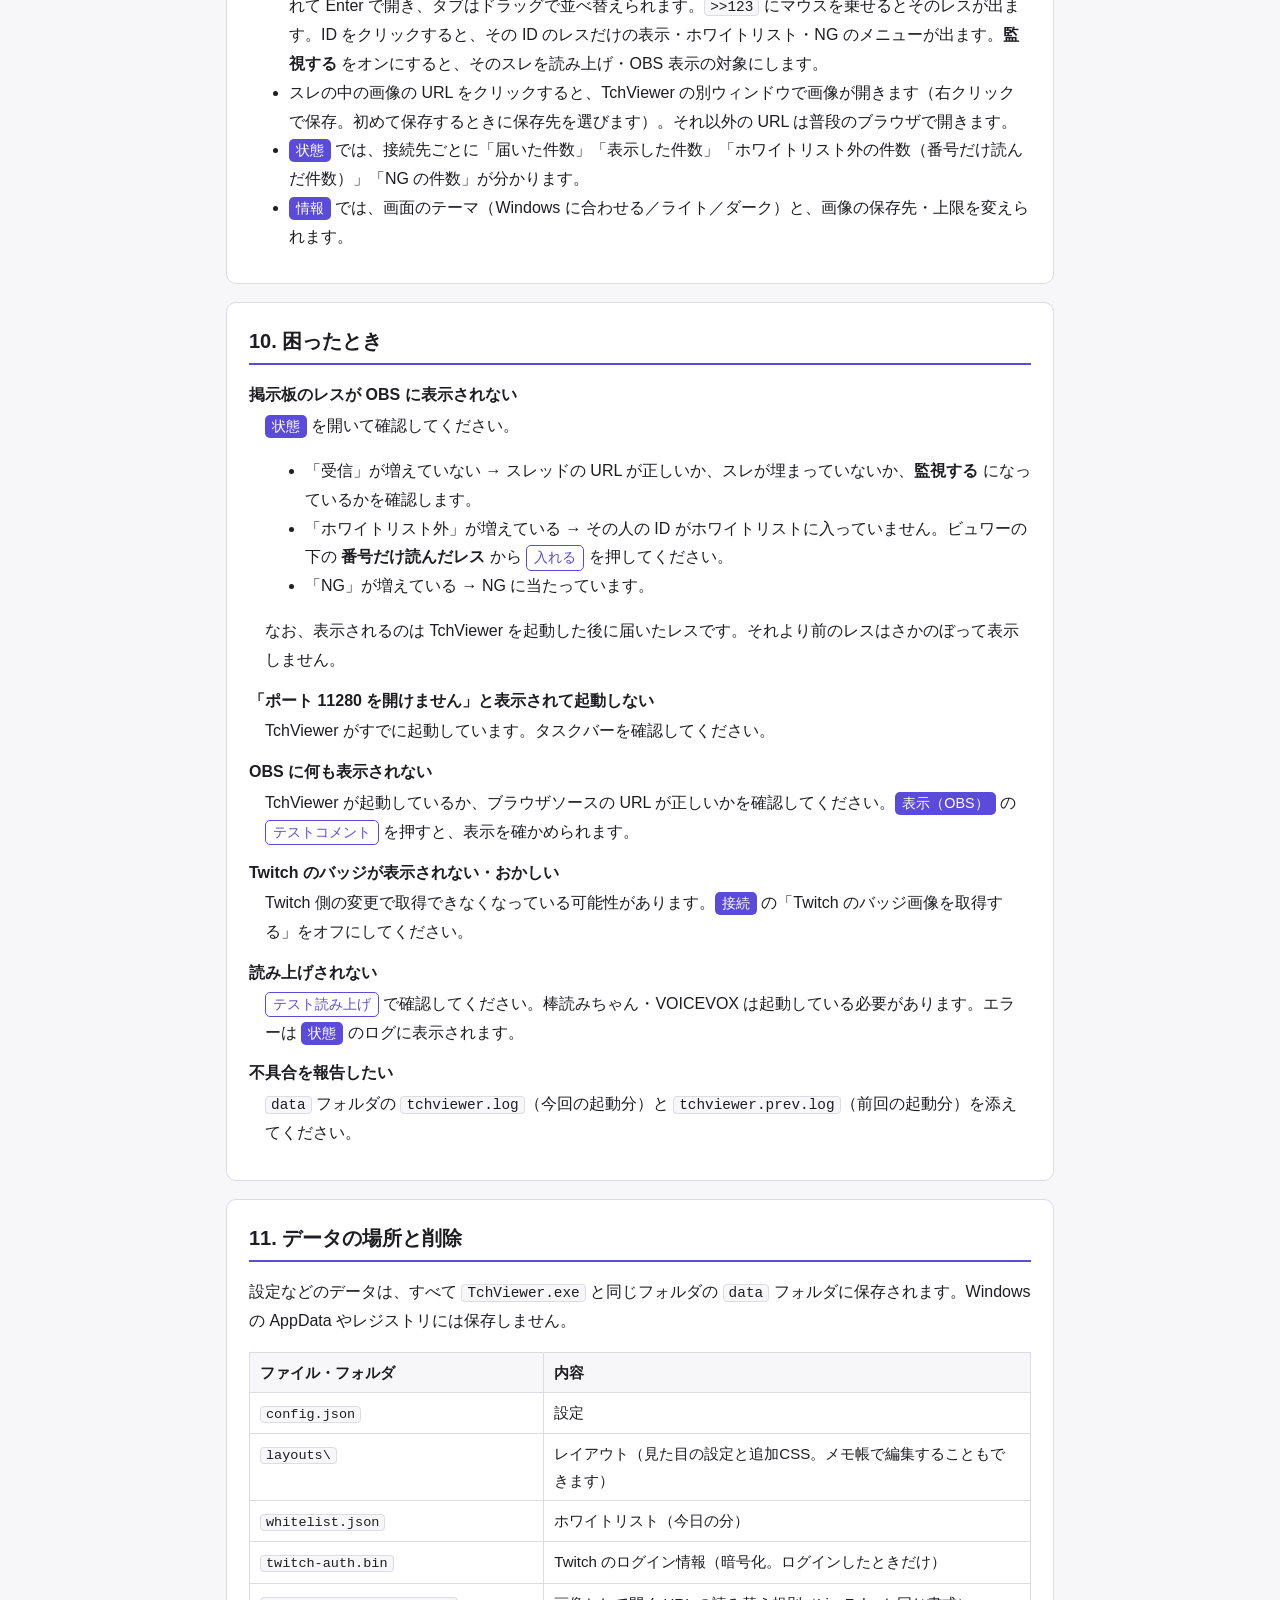
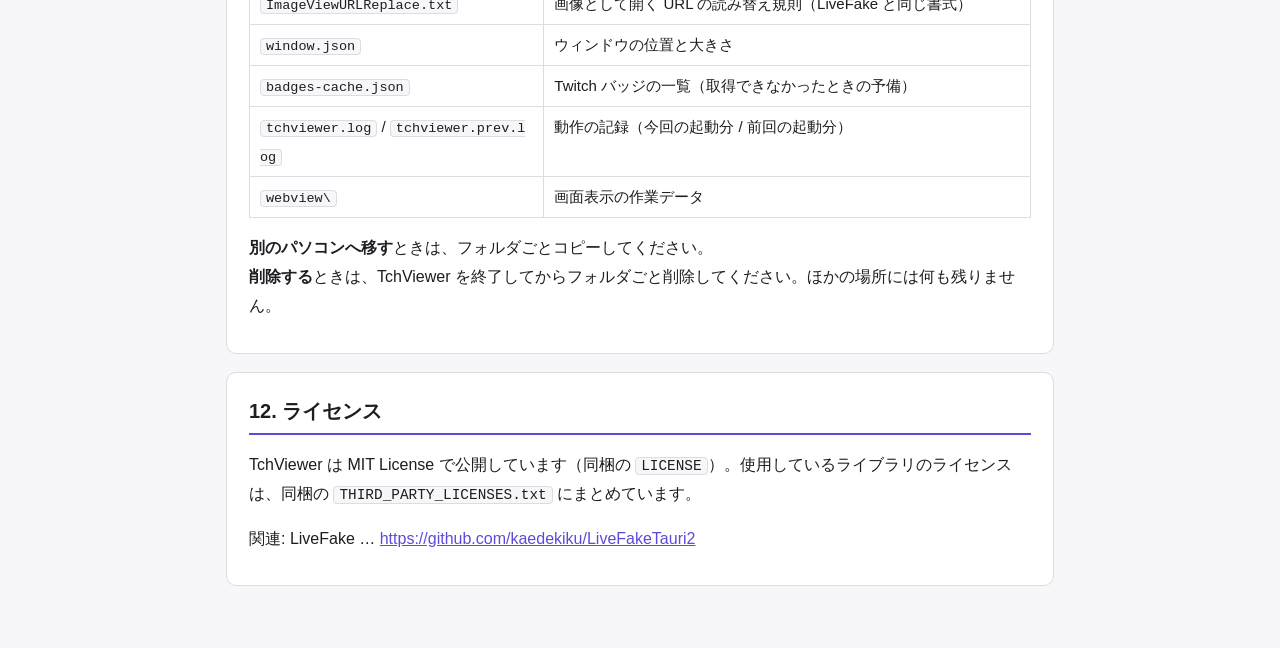
==== commit bb3b68b7: "TchViewer 0.2.0: Twitch イベント・Twitch ログイン（EventSub） - サブスク・継続・ギフト・まとめてギフト・ギフトの継続・ビッツ・レイド・連続視聴・アナウンス・チ" ====
--- a/docs/使い方.html
+++ b/docs/使い方.html
@@ -17,7 +17,8 @@
   nav.toc { background: var(--panel); border: 1px solid var(--line); border-radius: 10px; padding: 12px 18px; margin-bottom: 24px; }
   nav.toc ol { margin: 0; padding-left: 1.4em; columns: 2; column-gap: 32px; }
   @media (max-width: 640px) { nav.toc ol { columns: 1; } }
-  a { color: var(--accent); }
+  a { color: var(--accent); overflow-wrap: anywhere; }
+  section { min-width: 0; overflow-wrap: anywhere; }
   section { background: var(--panel); border: 1px solid var(--line); border-radius: 10px; padding: 6px 22px 16px; margin: 0 0 18px; }
   h2 { font-size: 20px; border-bottom: 2px solid var(--accent); padding-bottom: 4px; margin: 14px 0 10px; }
   h3 { font-size: 16px; margin: 16px 0 4px; }
@@ -25,7 +26,7 @@
   .btn { display: inline-block; border: 1px solid var(--accent); color: var(--accent); border-radius: 5px; padding: 0 7px; font-size: .9em; line-height: 1.6; white-space: nowrap; }
   .menu { display: inline-block; background: var(--accent); color: #fff; border-radius: 5px; padding: 0 7px; font-size: .9em; line-height: 1.6; white-space: nowrap; }
   code, kbd { font-family: Consolas, "BIZ UDGothic", monospace; background: var(--bg); border: 1px solid var(--line); border-radius: 4px; padding: 0 5px; font-size: .9em; word-break: break-all; }
-  pre { background: var(--bg); border: 1px solid var(--line); border-radius: 8px; padding: 10px 12px; overflow-x: auto; font-size: 14px; line-height: 1.6; }
+  pre { background: var(--bg); border: 1px solid var(--line); border-radius: 8px; padding: 10px 12px; overflow-x: auto; font-size: 14px; line-height: 1.6; max-width: 100%; white-space: pre-wrap; word-break: break-all; }
   pre code { border: 0; padding: 0; background: none; }
   .note { background: var(--note); border-left: 4px solid var(--note-line); border-radius: 6px; padding: 8px 12px; margin: 10px 0; }
   table { border-collapse: collapse; width: 100%; margin: 8px 0; font-size: 15px; }
@@ -39,19 +40,19 @@
 <div class="wrap">
 <h1>TchViewer 使い方</h1>
 <p class="lead">Twitch のチャットと、5ch・したらば・JPNKN のレスをまとめて OBS に表示し、読み上げるソフトです。<br>
-掲示板のレスは、LiveFake で「配信ホワイトリスト」に入れた人（自分宛て）のものだけを表示します。</p>
+掲示板のレスは、ホワイトリストに入れた人（自分宛て）のものだけを表示し、それ以外は「レス123番さん」と番号だけ読み上げます。</p>
 
 <nav class="toc">
 <ol>
   <li><a href="#need">必要なもの</a></li>
   <li><a href="#start">はじめかた</a></li>
   <li><a href="#connect">Twitch とスレッドをつなぐ</a></li>
-  <li><a href="#livefake">LiveFake と連携する</a></li>
+  <li><a href="#livefake">ホワイトリスト（自分宛てのレス）</a></li>
   <li><a href="#obs">OBS に表示する</a></li>
   <li><a href="#layout">見た目を変える・シーンごとに使い分ける</a></li>
   <li><a href="#speech">読み上げ</a></li>
-  <li><a href="#ng">NGワード</a></li>
-  <li><a href="#viewer">ビュワーと状態の確認</a></li>
+  <li><a href="#ng">NG と Twitch イベント</a></li>
+  <li><a href="#viewer">ビュワー・スレタブ・状態</a></li>
   <li><a href="#trouble">困ったとき</a></li>
   <li><a href="#data">データの場所と削除</a></li>
   <li><a href="#license">ライセンス</a></li>
@@ -87,28 +88,40 @@
 <h2>3. Twitch とスレッドをつなぐ</h2>
 <ol class="steps">
   <li>左のメニューの <span class="menu">接続</span> を押します。</li>
-  <li><b>Twitchチャンネル</b> に、表示したいチャンネルの ID か URL を入れます（例: <code>https://www.twitch.tv/example</code>）。ログインは不要です。</li>
-  <li><b>スレッドURL</b> に、5ch・したらば・JPNKN のスレッドの URL を入れます。複数ある場合は1行に1つずつ入れます。</li>
-  <li><span class="btn">保存して接続</span> を押します。</li>
-</ol>
-<p>画面の上に、接続先ごとのランプが表示されます。<b>緑</b>=正常、<b>黄</b>=接続中、<b>赤</b>=エラーです。</p>
-<ul>
-  <li><b>掲示板の巡回間隔</b>: 掲示板を見に行く間隔です（10〜300秒、普段は 15 秒のままで大丈夫です）。</li>
-  <li><b>Twitch のバッジ画像を取得する</b>: サブスクなどのバッジを表示します。Twitch の公式ではない方法で取得しているため、表示がおかしいときはオフにしてください。</li>
-  <li>スレッドが 1000 まで埋まったら、次スレの URL に差し替えて <span class="btn">保存して接続</span> を押してください。</li>
+  <li><b>Twitch チャンネル</b> の欄に、チャンネルの ID か URL（例: <code>https://www.twitch.tv/example</code>）を入れて Enter を押します。ログインは不要です。外すときは × を押します。</li>
+  <li><b>監視するスレッド</b> の欄に、5ch・したらば・JPNKN のスレッドの URL を貼り付けます。貼り付けるとすぐに確認して一覧に追加されます（複数行もまとめて追加できます）。</li>
+</ol>
+<p>一覧の各行には、スレタイ・接続の状態（<b>緑</b>=正常、<b>黄</b>=接続中、<b>赤</b>=エラー）・レス数（○/1000）が出ます。行はドラッグで並べ替えられ、<span class="btn">タブで開く</span> でスレタブに、<span class="btn">ブラウザで開く</span> で普段のブラウザに開けます。</p>
+<ul>
+  <li><b>詳細設定</b>: 掲示板を見に行く間隔（10〜300秒、普段は 15 秒のままで大丈夫です）など。</li>
+  <li><b>バッジ画像を取得する</b>: サブスクなどのバッジを表示します。Twitch の公式ではない方法で取得しているため、表示がおかしいときはオフにしてください。</li>
+  <li>スレッドが 1000 まで埋まったら、次スレの URL を追加して、古いスレは削除してください。</li>
 </ul>
 </section>
 
 <section id="livefake">
-<h2>4. LiveFake と連携する（掲示板のレスを表示する）</h2>
-<p>TchViewer は、掲示板のレスのうち <b>LiveFake の「配信ホワイトリスト」に入っている ID のレスだけ</b> を表示・読み上げします。ホワイトリストが空のときや、連携していないときは、掲示板のレスは1件も表示されません。</p>
+<h2>4. ホワイトリスト（自分宛てのレス）</h2>
+<p>監視しているスレのレスは、次のように扱われます。</p>
+<table>
+  <tr><th>レス</th><th>扱い</th></tr>
+  <tr><td>ホワイトリストに入っている ID</td><td>OBS に表示し、本文まで読み上げます</td></tr>
+  <tr><td>ホワイトリストに無い ID</td><td>OBS には出さず、「レス123番さん」と番号だけ読み上げます（「読み上げ」で変更できます）。ビュワーの下の <b>番号だけ読んだレス</b> の欄に出ます</td></tr>
+  <tr><td>NG に当たったもの</td><td>表示も読み上げもしません</td></tr>
+</table>
+<h3>ホワイトリストに入れる方法</h3>
+<ul>
+  <li>ビュワーの下の <b>番号だけ読んだレス</b> で、気になったレスの <span class="btn">入れる</span> を押す（「今読んでいるレス」は色付きで示されます）</li>
+  <li><span class="menu">スレ</span> のタブで ID をクリックし、「ホワイトリストに入れる」を選ぶ</li>
+  <li><span class="menu">ホワイトリスト</span> の欄に ID を入れて Enter</li>
+  <li>【試験的】<span class="menu">ホワイトリスト</span> の <b>自動追加</b> をオンにして登録ワードを入れると、そのワードを含むレスの ID を自動で入れます（1日の上限は既定20件・最大100件）。ワードを知っている人なら誰でも入れるので、推測されにくい言葉にしてください</li>
+</ul>
+<div class="note">ホワイトリストは<b>その日だけ有効</b>です（5ch の ID は日付が変わると変わるため）。日本時間の 0 時を過ぎると空になります。一覧から <span class="btn">外す</span> を押した ID は、その日のうちは自動では入れ直しません。</div>
+<h3>LiveFake の配信ホワイトリストも使う（任意）</h3>
 <ol class="steps">
   <li>LiveFake で、<b>設定 &gt; TchViewer連携</b> の「TCVホワイトリスト」をオンにします。</li>
-  <li>TchViewer の左のメニューの <span class="menu">LiveFake連携</span> を押します。</li>
-  <li><span class="btn">フォルダを選ぶ</span> を押し、LiveFake の <code>data</code> フォルダを選びます（LiveFake の 設定 &gt; TchViewer連携 に場所が表示されています）。</li>
-  <li>LiveFake でレスの ID をホワイトリストに追加すると、1〜2秒で TchViewer の「有効なID」に表示されます。</li>
-</ol>
-<div class="note">ホワイトリストは<b>その日だけ有効</b>です（5ch の ID は日付が変わると変わるため）。日本時間の 0 時を過ぎると、前の日の一覧は自動で使われなくなります。</div>
+  <li>TchViewer の <span class="menu">ホワイトリスト</span> で <span class="btn">フォルダを選ぶ</span> を押し、LiveFake の <code>data</code> フォルダを選びます。</li>
+  <li>LiveFake で ID を追加すると、1〜2秒で TchViewer にも反映されます（読み取りだけです）。</li>
+</ol>
 </section>
 
 <section id="obs">
@@ -175,28 +188,44 @@
 </table>
 <ul>
   <li>掲示板のレスは「レス123番さん」「したらば123番さん」「ジャパンくん123番さん」のように番号を付けて読みます。</li>
+  <li>ホワイトリストに無い ID のレスの読み方は、<b>番号だけ読む</b>（既定）・通知音だけ・本文まで・読まない から選べます。</li>
   <li>URL は読みません（YouTube の URL だけ「ユーチューブ」と読みます）。</li>
   <li><b>読み上げるソース</b> で、Twitch・5ch・したらば・JPNKN ごとに読む／読まないを選べます。</li>
-  <li>LiveFake でも読み上げている場合は、同じレスを2回読むことになるので、どちらか一方だけで読む設定にしてください。</li>
+  <li>LiveFake でも読み上げている場合は、同じレスを2回読むことになるので、LiveFake 側の読み上げはオフにしてください。</li>
 </ul>
 </section>
 
 <section id="ng">
-<h2>8. NGワード</h2>
-<p><span class="menu">NGワード</span> に、表示・読み上げしたくない言葉を1行に1つずつ入れます（5ch・したらば・JPNKN のレスが対象です）。入力するとすぐに保存され、次に届いたレスから効きます。</p>
-<ul>
-  <li>大文字・小文字は区別しません。</li>
-  <li><code>/</code> で囲むと正規表現として使えます（例: <code>/^w+$/</code> … 「w」だけのレス）。</li>
-  <li>ホワイトリストに入っている人のレスでも、NGワードに当たれば表示しません。</li>
-</ul>
+<h2>8. NG と Twitch イベント</h2>
+<h3>NG</h3>
+<p><span class="menu">NG</span> で、表示・読み上げしたくないレスを指定できます（5ch・したらば・JPNKN が対象です）。</p>
+<ul>
+  <li><b>種類</b>: ワード（本文）・名前・ID</li>
+  <li><b>処理</b>: 通常あぼーん（スレタブで「あぼーん」と表示）／透明あぼーん（スレタブでも出さない）。どちらも OBS には出ず、読み上げません</li>
+  <li><b>範囲</b>: 全体／このスレだけ</li>
+  <li>ワードと名前は、大文字・小文字を区別しません。<code>/</code> で囲むと正規表現として使えます（例: <code>/^w+$/</code> … 「w」だけのレス）</li>
+  <li>スレタブで文字を選んで右クリック、または選んだ文字をドラッグして下に出る枠に落とすと、すぐに NG ワードに追加できます</li>
+</ul>
+<h3>Twitch イベント</h3>
+<p>サブスク・継続サブスク・ギフト・まとめてギフト・ビッツ・レイド・連続視聴・チャンネルポイントなどを、チャット欄に目立つカードで流して読み上げます。<span class="menu">Twitch イベント</span> で、種類ごとに <b>チャットに流す</b>・<b>読み上げる</b>・<b>読み上げる文</b> を変えられます（<span class="btn">テスト</span> で確認できます）。</p>
+<p>読み上げる文には <code>{name}</code>（名前）<code>{months}</code>（月数）<code>{count}</code>（個数・回数）<code>{bits}</code>（ビッツ）<code>{viewers}</code>（人数）<code>{recipient}</code>（ギフトの相手）<code>{reward}</code>（報酬名）<code>{message}</code>（メッセージ）を差し込めます。</p>
+<h3>入力の無いチャンネルポイント報酬・フォローも表示する（Twitch ログイン）</h3>
+<ol class="steps">
+  <li><span class="menu">Twitch イベント</span> の <span class="btn">Twitch にログイン</span> を押します。</li>
+  <li>ブラウザで Twitch のページが開き、TchViewer に8文字ほどのコードが表示されます。ページにコードを入力し、配信者本人のアカウントで <b>許可</b> を押します。</li>
+  <li>「ログイン中・受信中」になれば完了です。</li>
+</ol>
+<div class="note">求める許可は読み取りだけです（チャンネルポイントの引き換え・フォロワー）。ログイン情報は Windows の機能で暗号化して <code>data</code> フォルダに保存されます。30日間使わないとログインし直しになります。別のパソコンにフォルダをコピーした場合もログインし直しが必要です。<span class="btn">ログアウト</span> で Twitch 側の許可も取り消せます。</div>
 </section>
 
 <section id="viewer">
-<h2>9. ビュワーと状態の確認</h2>
-<ul>
-  <li><span class="menu">ビュワー</span> には、OBS に表示されるのと同じコメントが流れます。上のボタンで Twitch・5ch などを絞り込んだり、言葉で検索したりできます。各コメントの <span class="btn">読む</span> でもう一度読み上げ、<span class="btn">コピー</span> で本文をコピーできます。</li>
-  <li><span class="menu">状態</span> では、接続先ごとに「届いた件数」「表示した件数」「ホワイトリスト外で表示しなかった件数」「NGワードで表示しなかった件数」が分かります。掲示板のレスが表示されないときは、まずここを確認してください。</li>
-  <li><span class="menu">情報</span> では、画面のテーマ（Windows に合わせる／ライト／ダーク）を切り替えられます。</li>
+<h2>9. ビュワー・スレタブ・状態</h2>
+<ul>
+  <li><span class="menu">ビュワー</span> には、OBS に表示されるのと同じコメントが流れます。上のボタンで Twitch・5ch などを絞り込めます。各コメントの <span class="btn">読む</span> でもう一度読み上げ、<span class="btn">コピー</span> で本文をコピーできます。<b>番号読み欄</b> のオン・オフで、下の欄を出すかどうかを選べます。</li>
+  <li><span class="menu">スレ</span> は、スレをタブで開いて全部のレスを見る画面です（OBS には出ません）。上の欄に URL を入れて Enter で開き、タブはドラッグで並べ替えられます。<code>&gt;&gt;123</code> にマウスを乗せるとそのレスが出ます。ID をクリックすると、その ID のレスだけの表示・ホワイトリスト・NG のメニューが出ます。<b>監視する</b> をオンにすると、そのスレを読み上げ・OBS 表示の対象にします。</li>
+  <li>スレの中の画像の URL をクリックすると、TchViewer の別ウィンドウで画像が開きます（右クリックで保存。初めて保存するときに保存先を選びます）。それ以外の URL は普段のブラウザで開きます。</li>
+  <li><span class="menu">状態</span> では、接続先ごとに「届いた件数」「表示した件数」「ホワイトリスト外の件数（番号だけ読んだ件数）」「NG の件数」が分かります。</li>
+  <li><span class="menu">情報</span> では、画面のテーマ（Windows に合わせる／ライト／ダーク）と、画像の保存先・上限を変えられます。</li>
 </ul>
 </section>
 
@@ -206,9 +235,9 @@
   <dt>掲示板のレスが OBS に表示されない</dt>
   <dd><span class="menu">状態</span> を開いて確認してください。
     <ul>
-      <li>「受信」が増えていない → スレッドの URL が正しいか、スレが埋まっていないかを確認します。</li>
-      <li>「ホワイトリスト外」が増えている → その人の ID が LiveFake のホワイトリストに入っていません。<span class="menu">LiveFake連携</span> の「有効なID」も確認してください。</li>
-      <li>「NG」が増えている → NGワードに当たっています。</li>
+      <li>「受信」が増えていない → スレッドの URL が正しいか、スレが埋まっていないか、<b>監視する</b> になっているかを確認します。</li>
+      <li>「ホワイトリスト外」が増えている → その人の ID がホワイトリストに入っていません。ビュワーの下の <b>番号だけ読んだレス</b> から <span class="btn">入れる</span> を押してください。</li>
+      <li>「NG」が増えている → NG に当たっています。</li>
     </ul>
     なお、表示されるのは TchViewer を起動した後に届いたレスです。それより前のレスはさかのぼって表示しません。</dd>
   <dt>「ポート 11280 を開けません」と表示されて起動しない</dt>
@@ -231,6 +260,9 @@
   <tr><th>ファイル・フォルダ</th><th>内容</th></tr>
   <tr><td><code>config.json</code></td><td>設定</td></tr>
   <tr><td><code>layouts\</code></td><td>レイアウト（見た目の設定と追加CSS。メモ帳で編集することもできます）</td></tr>
+  <tr><td><code>whitelist.json</code></td><td>ホワイトリスト（今日の分）</td></tr>
+  <tr><td><code>twitch-auth.bin</code></td><td>Twitch のログイン情報（暗号化。ログインしたときだけ）</td></tr>
+  <tr><td><code>ImageViewURLReplace.txt</code></td><td>画像として開く URL の読み替え規則（LiveFake と同じ書式）</td></tr>
   <tr><td><code>window.json</code></td><td>ウィンドウの位置と大きさ</td></tr>
   <tr><td><code>badges-cache.json</code></td><td>Twitch バッジの一覧（取得できなかったときの予備）</td></tr>
   <tr><td><code>tchviewer.log</code> / <code>tchviewer.prev.log</code></td><td>動作の記録（今回の起動分 / 前回の起動分）</td></tr>
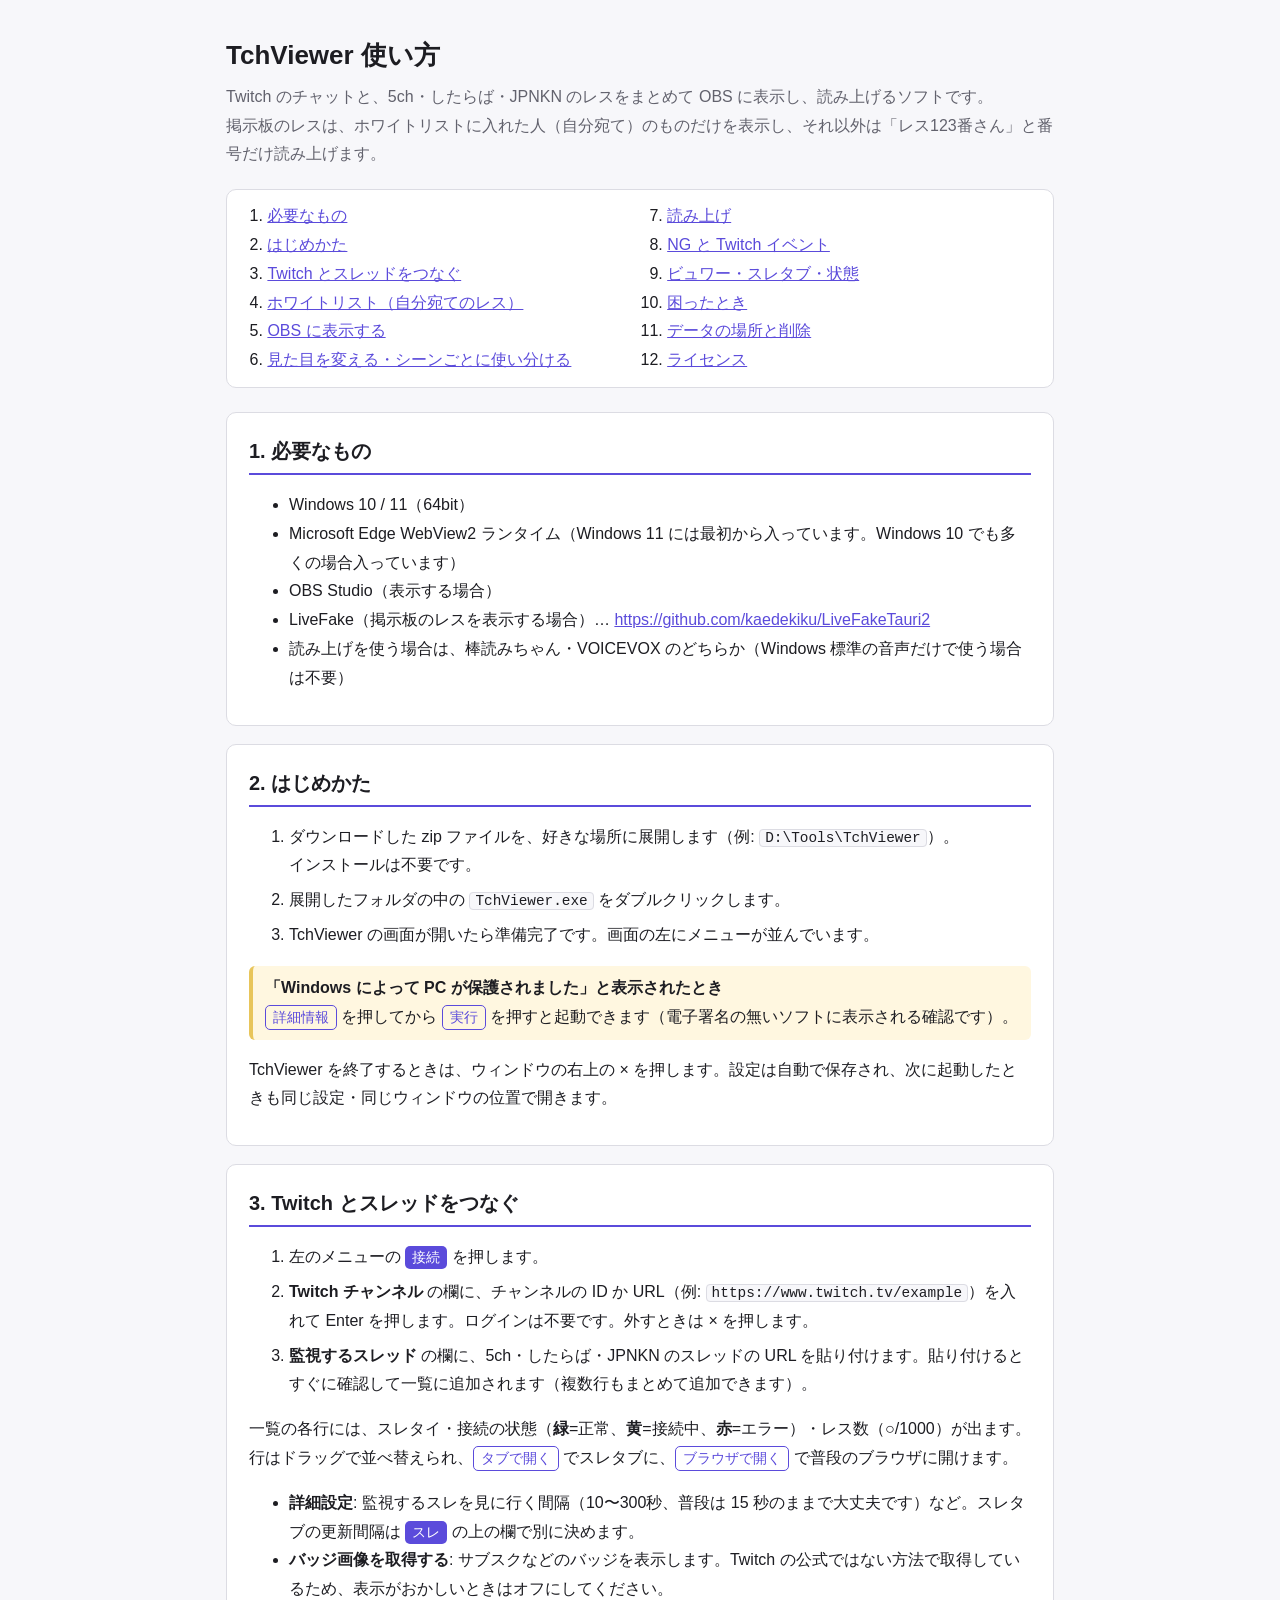
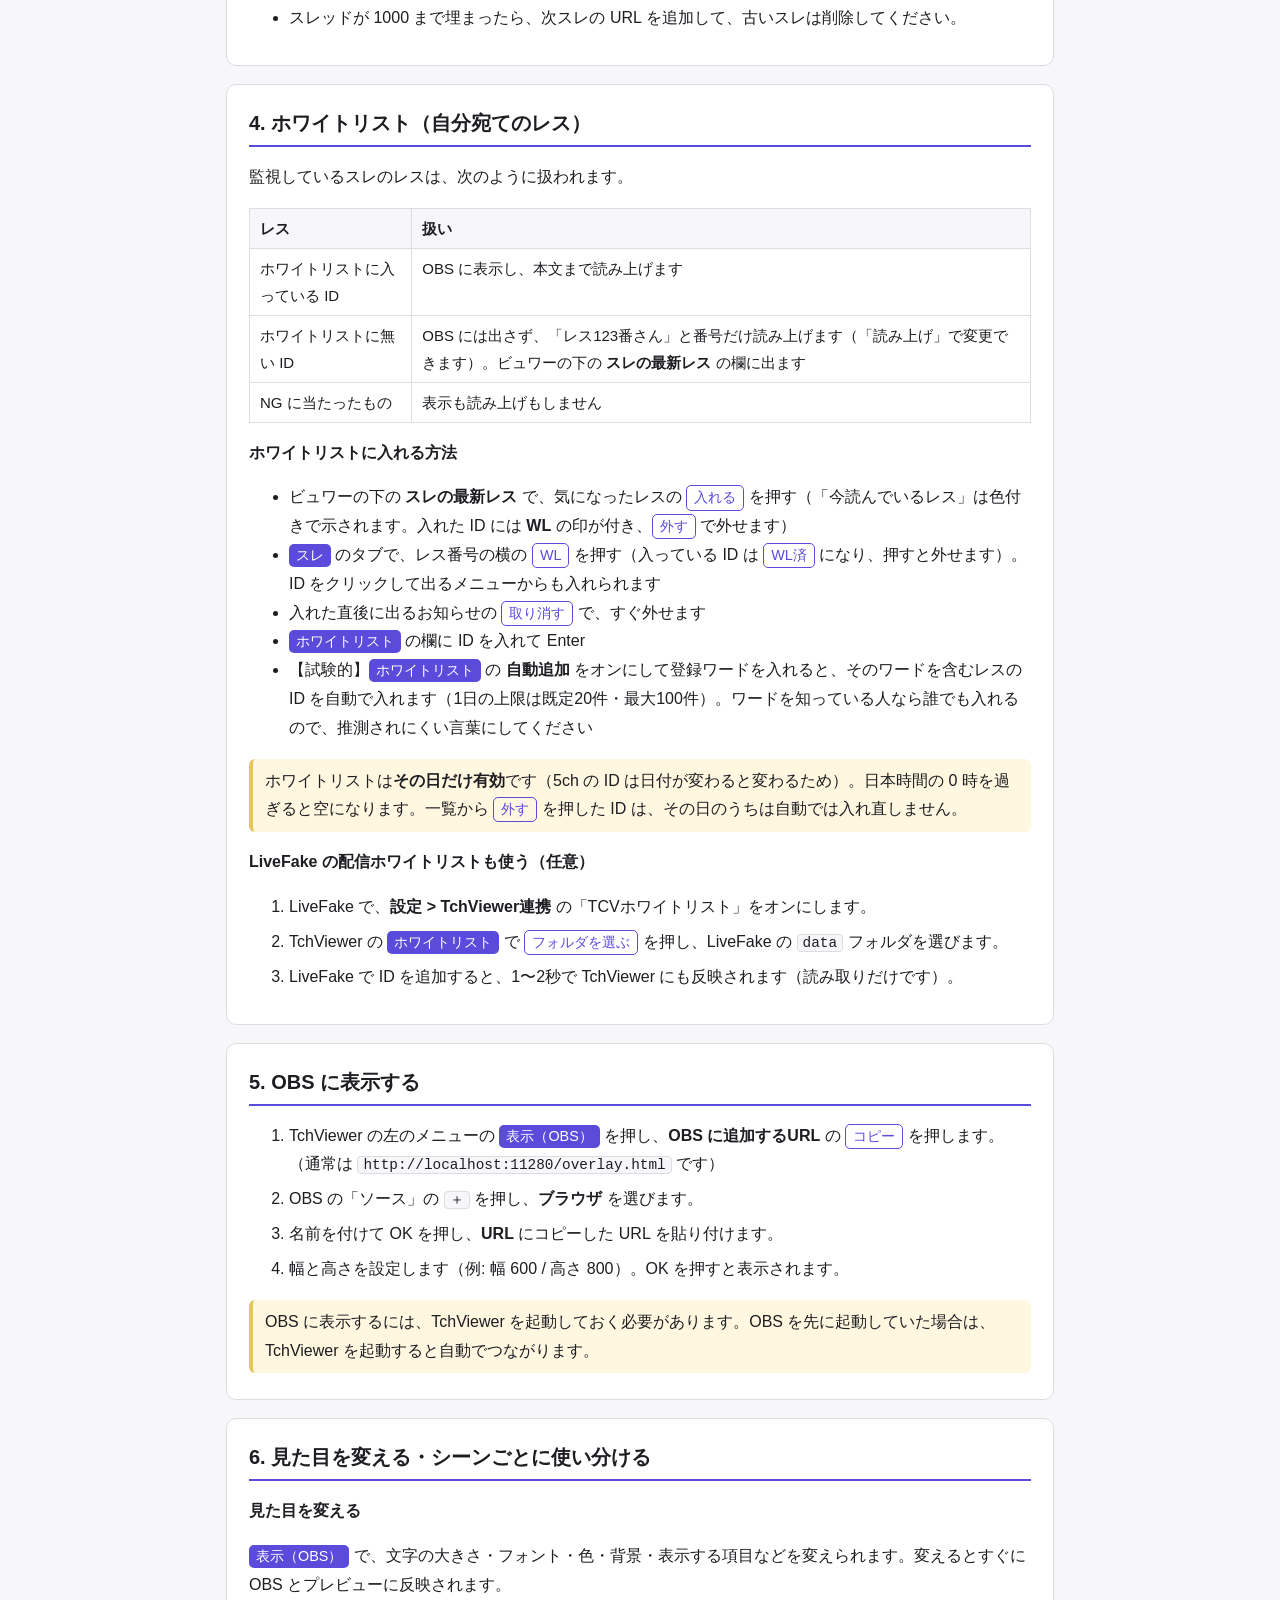
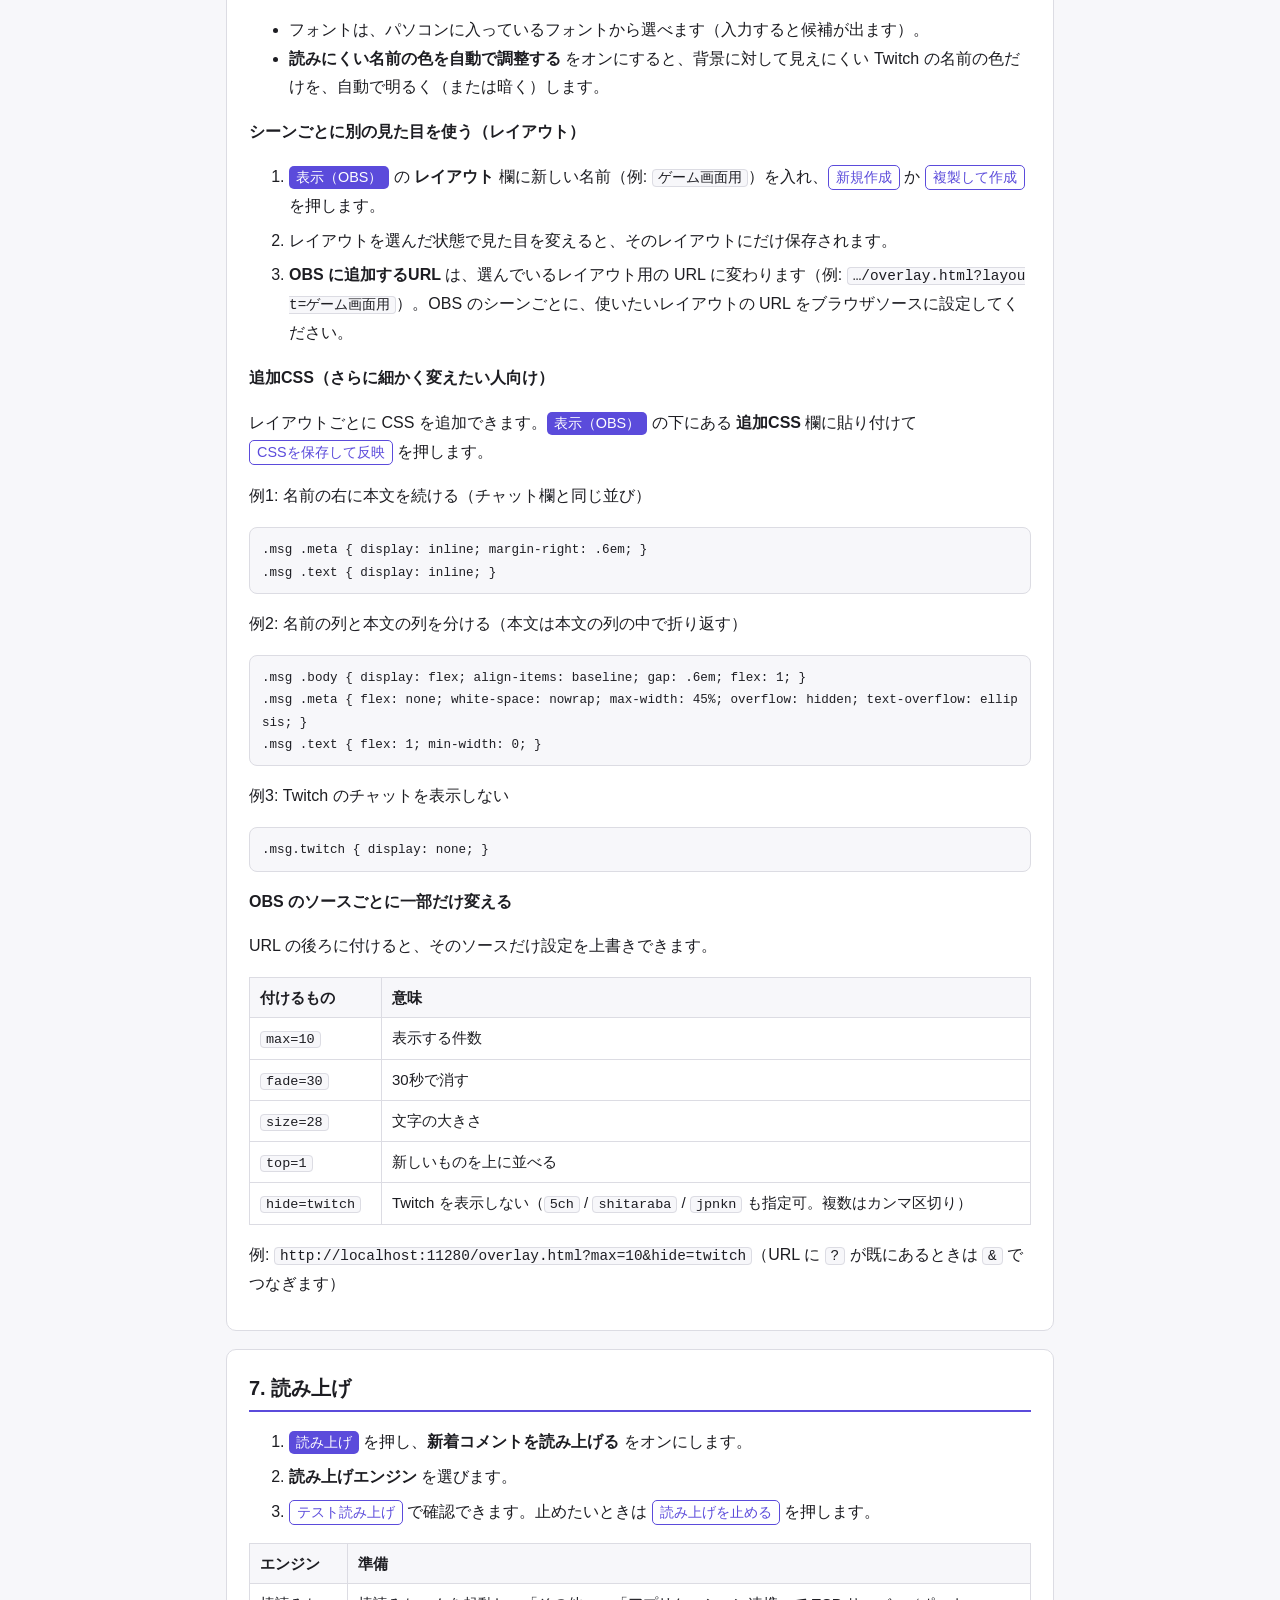
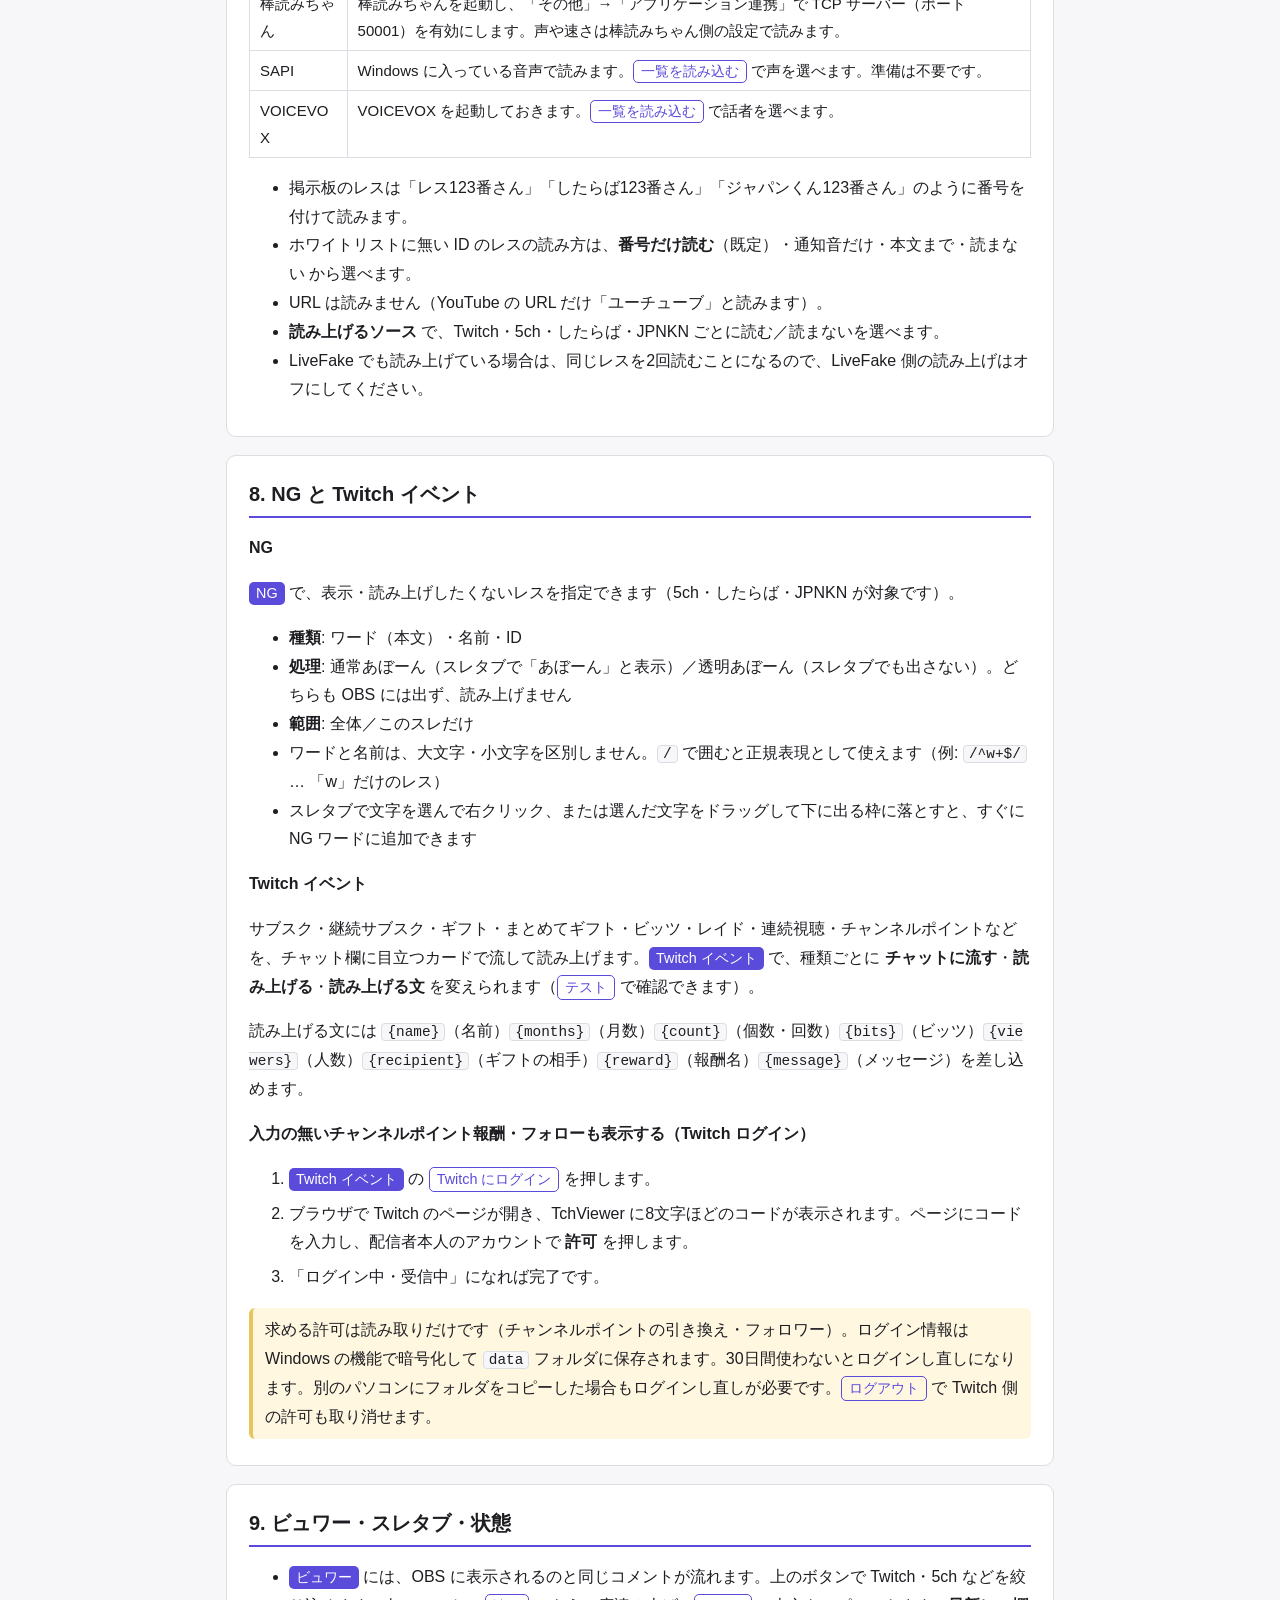
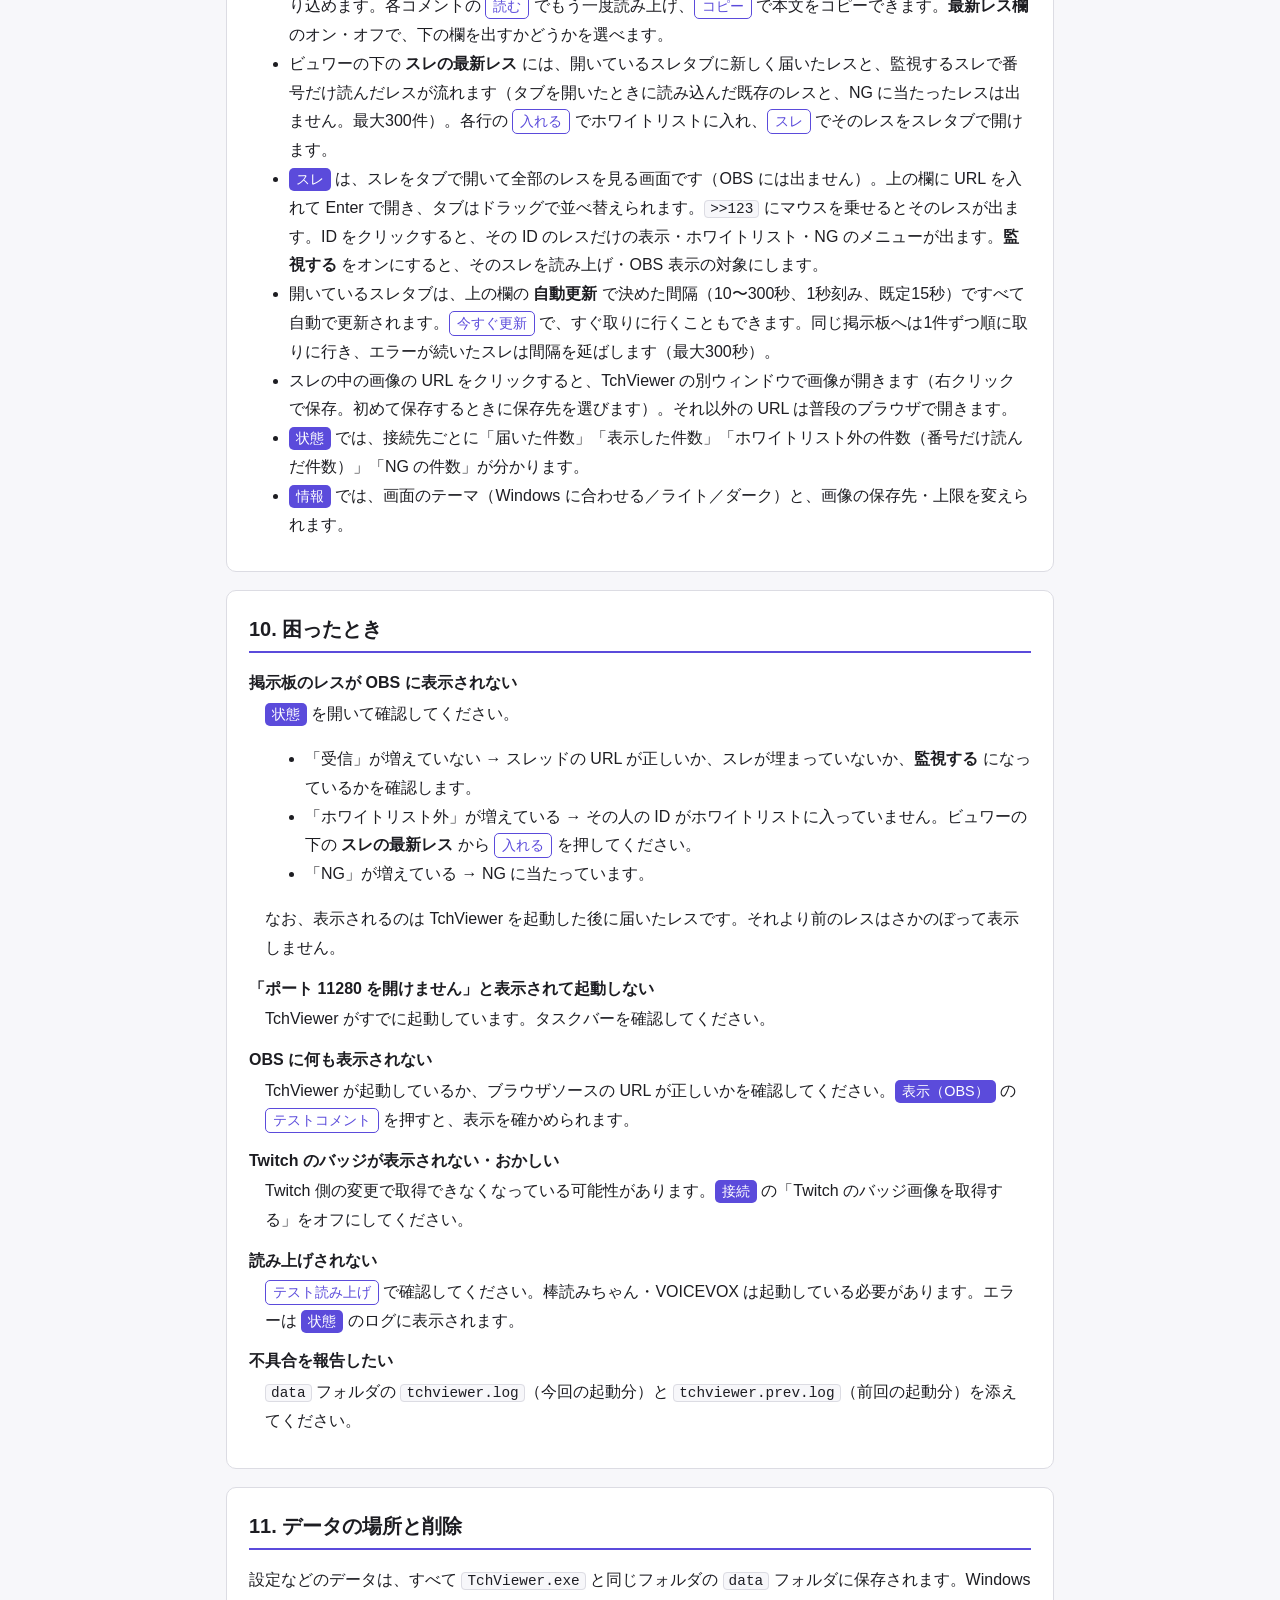
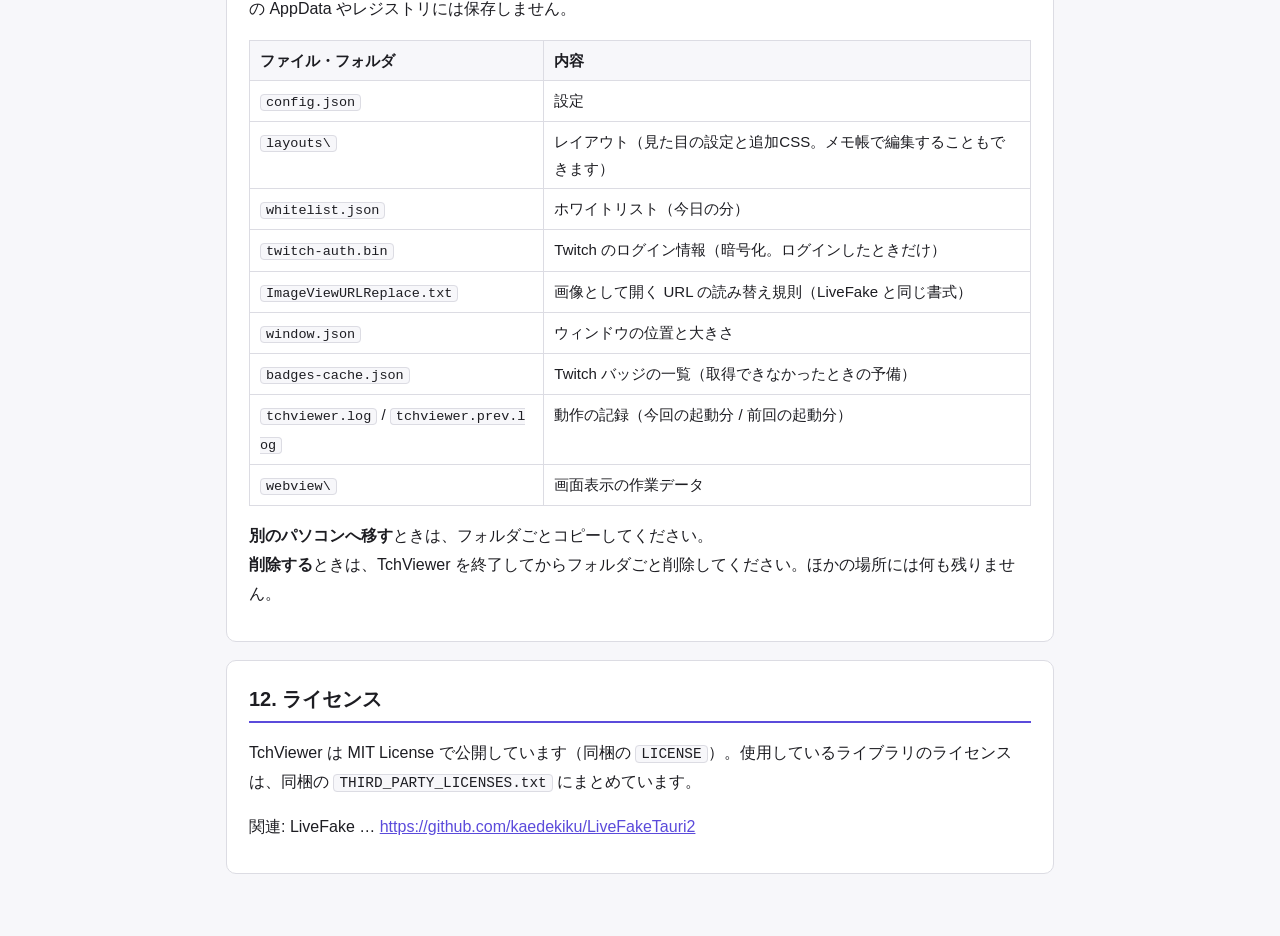
==== commit a26ceb1f: "スレタブの自動更新・スレの最新レス欄・WL ボタン - 開いているスレタブをすべて自動更新（10〜300秒・1秒刻み、オン・オフ、今すぐ更新） - 巡回を1秒刻みのスケジューラに変更（監視とスレタブで" ====
--- a/docs/使い方.html
+++ b/docs/使い方.html
@@ -93,7 +93,7 @@
 </ol>
 <p>一覧の各行には、スレタイ・接続の状態（<b>緑</b>=正常、<b>黄</b>=接続中、<b>赤</b>=エラー）・レス数（○/1000）が出ます。行はドラッグで並べ替えられ、<span class="btn">タブで開く</span> でスレタブに、<span class="btn">ブラウザで開く</span> で普段のブラウザに開けます。</p>
 <ul>
-  <li><b>詳細設定</b>: 掲示板を見に行く間隔（10〜300秒、普段は 15 秒のままで大丈夫です）など。</li>
+  <li><b>詳細設定</b>: 監視するスレを見に行く間隔（10〜300秒、普段は 15 秒のままで大丈夫です）など。スレタブの更新間隔は <span class="menu">スレ</span> の上の欄で別に決めます。</li>
   <li><b>バッジ画像を取得する</b>: サブスクなどのバッジを表示します。Twitch の公式ではない方法で取得しているため、表示がおかしいときはオフにしてください。</li>
   <li>スレッドが 1000 まで埋まったら、次スレの URL を追加して、古いスレは削除してください。</li>
 </ul>
@@ -105,13 +105,14 @@
 <table>
   <tr><th>レス</th><th>扱い</th></tr>
   <tr><td>ホワイトリストに入っている ID</td><td>OBS に表示し、本文まで読み上げます</td></tr>
-  <tr><td>ホワイトリストに無い ID</td><td>OBS には出さず、「レス123番さん」と番号だけ読み上げます（「読み上げ」で変更できます）。ビュワーの下の <b>番号だけ読んだレス</b> の欄に出ます</td></tr>
+  <tr><td>ホワイトリストに無い ID</td><td>OBS には出さず、「レス123番さん」と番号だけ読み上げます（「読み上げ」で変更できます）。ビュワーの下の <b>スレの最新レス</b> の欄に出ます</td></tr>
   <tr><td>NG に当たったもの</td><td>表示も読み上げもしません</td></tr>
 </table>
 <h3>ホワイトリストに入れる方法</h3>
 <ul>
-  <li>ビュワーの下の <b>番号だけ読んだレス</b> で、気になったレスの <span class="btn">入れる</span> を押す（「今読んでいるレス」は色付きで示されます）</li>
-  <li><span class="menu">スレ</span> のタブで ID をクリックし、「ホワイトリストに入れる」を選ぶ</li>
+  <li>ビュワーの下の <b>スレの最新レス</b> で、気になったレスの <span class="btn">入れる</span> を押す（「今読んでいるレス」は色付きで示されます。入れた ID には <b>WL</b> の印が付き、<span class="btn">外す</span> で外せます）</li>
+  <li><span class="menu">スレ</span> のタブで、レス番号の横の <span class="btn">WL</span> を押す（入っている ID は <span class="btn">WL済</span> になり、押すと外せます）。ID をクリックして出るメニューからも入れられます</li>
+  <li>入れた直後に出るお知らせの <span class="btn">取り消す</span> で、すぐ外せます</li>
   <li><span class="menu">ホワイトリスト</span> の欄に ID を入れて Enter</li>
   <li>【試験的】<span class="menu">ホワイトリスト</span> の <b>自動追加</b> をオンにして登録ワードを入れると、そのワードを含むレスの ID を自動で入れます（1日の上限は既定20件・最大100件）。ワードを知っている人なら誰でも入れるので、推測されにくい言葉にしてください</li>
 </ul>
@@ -221,8 +222,10 @@
 <section id="viewer">
 <h2>9. ビュワー・スレタブ・状態</h2>
 <ul>
-  <li><span class="menu">ビュワー</span> には、OBS に表示されるのと同じコメントが流れます。上のボタンで Twitch・5ch などを絞り込めます。各コメントの <span class="btn">読む</span> でもう一度読み上げ、<span class="btn">コピー</span> で本文をコピーできます。<b>番号読み欄</b> のオン・オフで、下の欄を出すかどうかを選べます。</li>
+  <li><span class="menu">ビュワー</span> には、OBS に表示されるのと同じコメントが流れます。上のボタンで Twitch・5ch などを絞り込めます。各コメントの <span class="btn">読む</span> でもう一度読み上げ、<span class="btn">コピー</span> で本文をコピーできます。<b>最新レス欄</b> のオン・オフで、下の欄を出すかどうかを選べます。</li>
+  <li>ビュワーの下の <b>スレの最新レス</b> には、開いているスレタブに新しく届いたレスと、監視するスレで番号だけ読んだレスが流れます（タブを開いたときに読み込んだ既存のレスと、NG に当たったレスは出ません。最大300件）。各行の <span class="btn">入れる</span> でホワイトリストに入れ、<span class="btn">スレ</span> でそのレスをスレタブで開けます。</li>
   <li><span class="menu">スレ</span> は、スレをタブで開いて全部のレスを見る画面です（OBS には出ません）。上の欄に URL を入れて Enter で開き、タブはドラッグで並べ替えられます。<code>&gt;&gt;123</code> にマウスを乗せるとそのレスが出ます。ID をクリックすると、その ID のレスだけの表示・ホワイトリスト・NG のメニューが出ます。<b>監視する</b> をオンにすると、そのスレを読み上げ・OBS 表示の対象にします。</li>
+  <li>開いているスレタブは、上の欄の <b>自動更新</b> で決めた間隔（10〜300秒、1秒刻み、既定15秒）ですべて自動で更新されます。<span class="btn">今すぐ更新</span> で、すぐ取りに行くこともできます。同じ掲示板へは1件ずつ順に取りに行き、エラーが続いたスレは間隔を延ばします（最大300秒）。</li>
   <li>スレの中の画像の URL をクリックすると、TchViewer の別ウィンドウで画像が開きます（右クリックで保存。初めて保存するときに保存先を選びます）。それ以外の URL は普段のブラウザで開きます。</li>
   <li><span class="menu">状態</span> では、接続先ごとに「届いた件数」「表示した件数」「ホワイトリスト外の件数（番号だけ読んだ件数）」「NG の件数」が分かります。</li>
   <li><span class="menu">情報</span> では、画面のテーマ（Windows に合わせる／ライト／ダーク）と、画像の保存先・上限を変えられます。</li>
@@ -236,7 +239,7 @@
   <dd><span class="menu">状態</span> を開いて確認してください。
     <ul>
       <li>「受信」が増えていない → スレッドの URL が正しいか、スレが埋まっていないか、<b>監視する</b> になっているかを確認します。</li>
-      <li>「ホワイトリスト外」が増えている → その人の ID がホワイトリストに入っていません。ビュワーの下の <b>番号だけ読んだレス</b> から <span class="btn">入れる</span> を押してください。</li>
+      <li>「ホワイトリスト外」が増えている → その人の ID がホワイトリストに入っていません。ビュワーの下の <b>スレの最新レス</b> から <span class="btn">入れる</span> を押してください。</li>
       <li>「NG」が増えている → NG に当たっています。</li>
     </ul>
     なお、表示されるのは TchViewer を起動した後に届いたレスです。それより前のレスはさかのぼって表示しません。</dd>
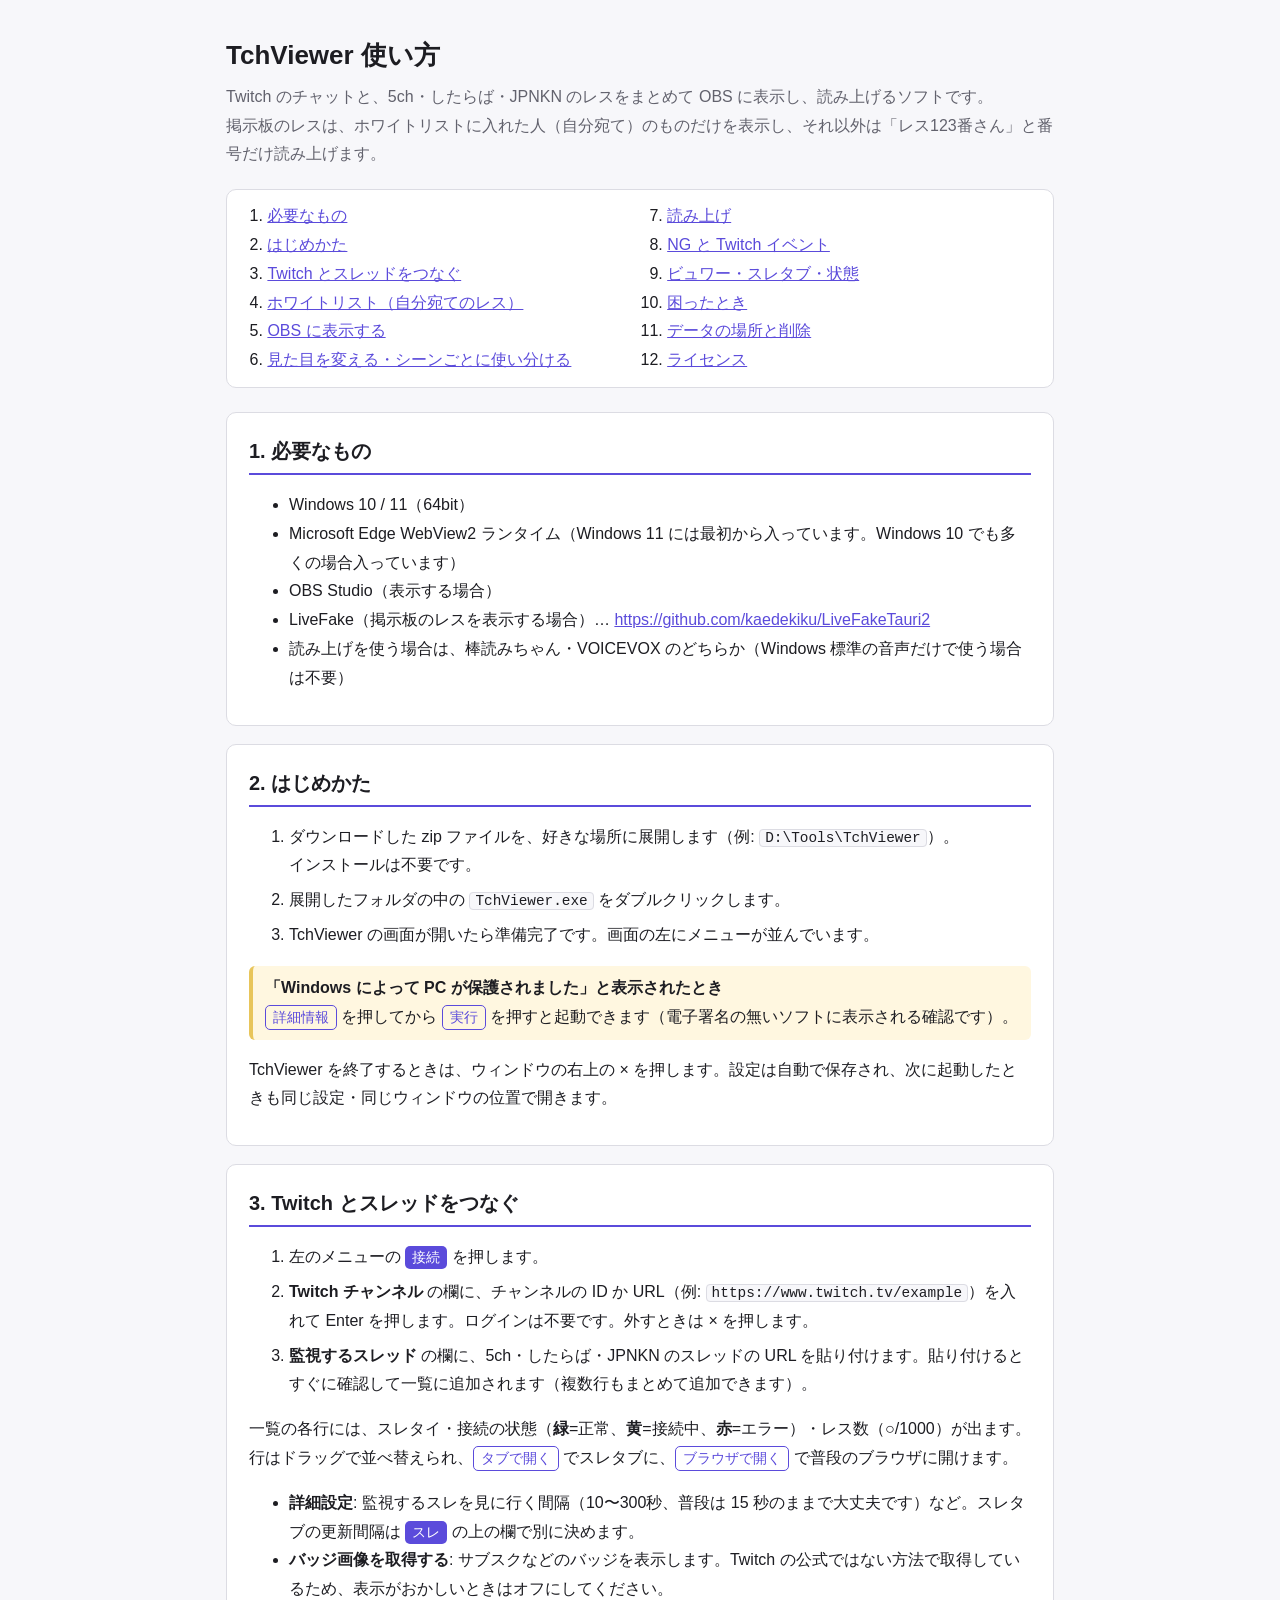
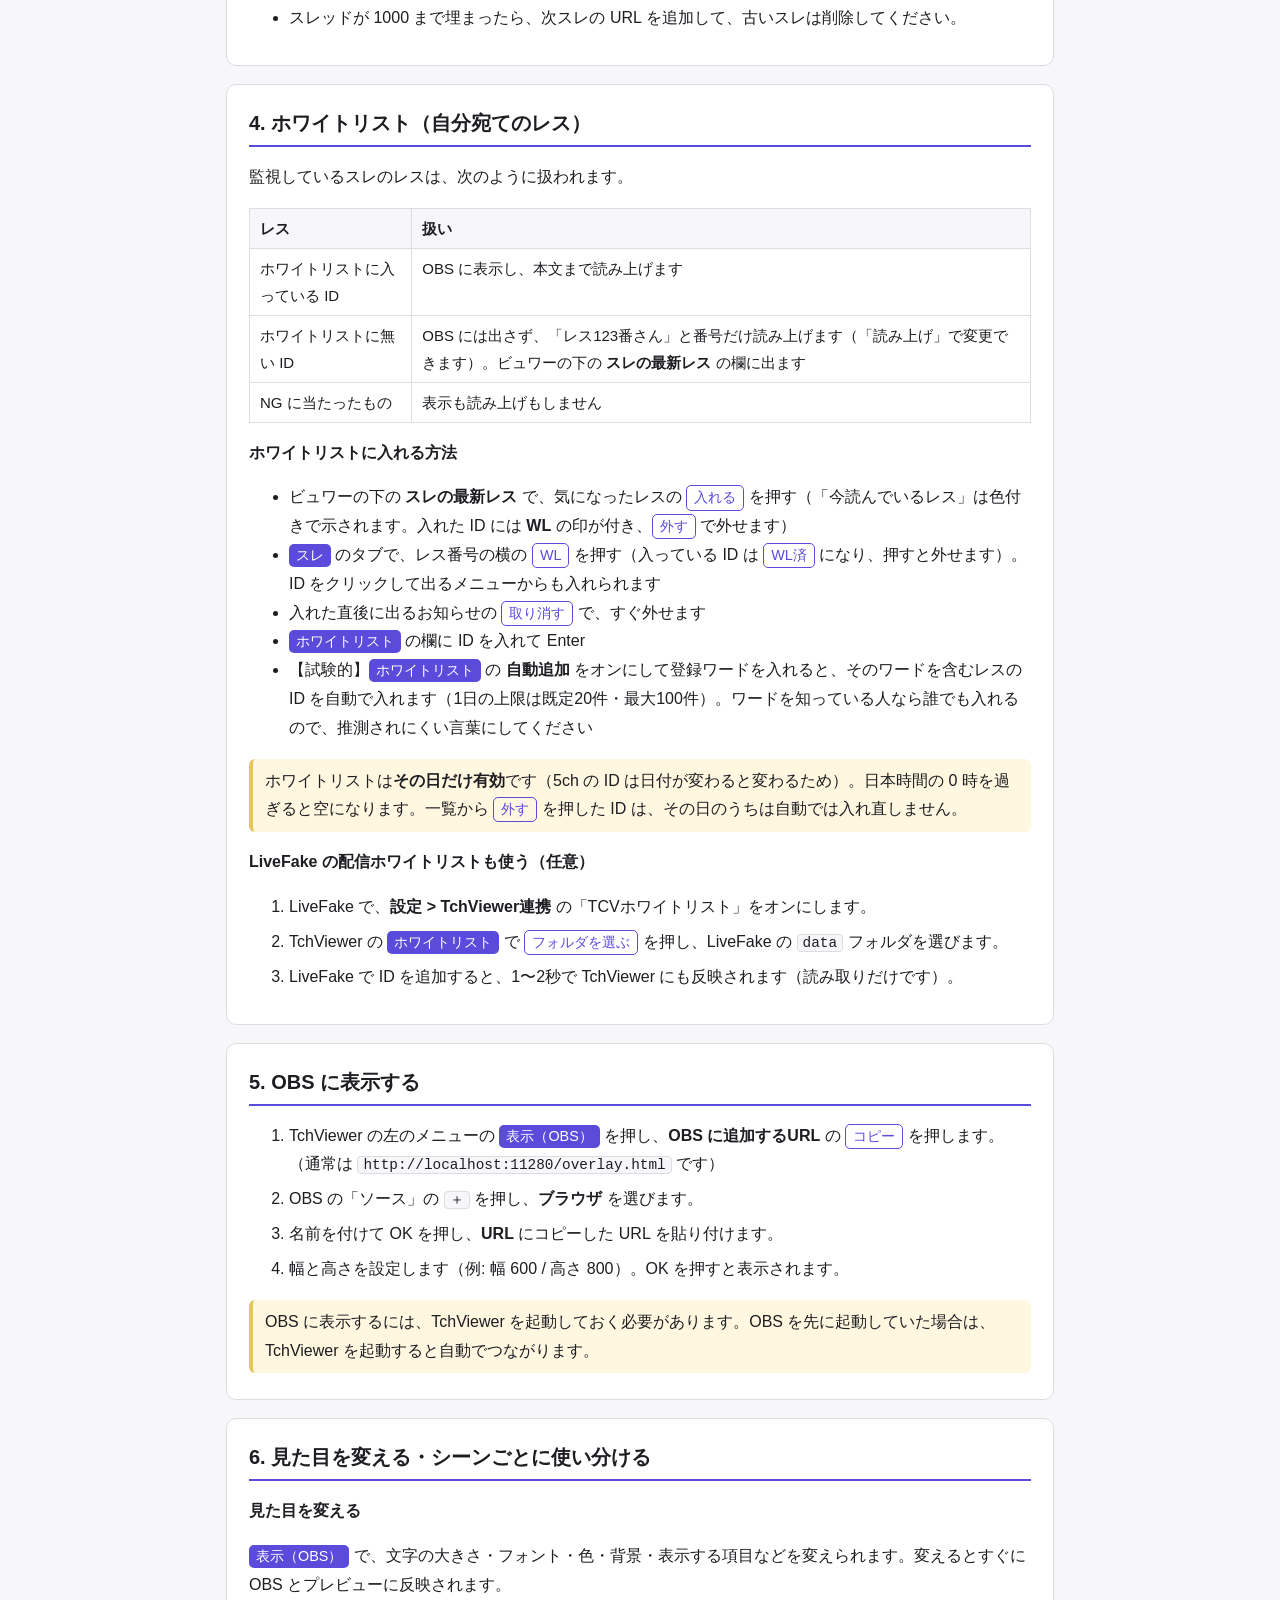
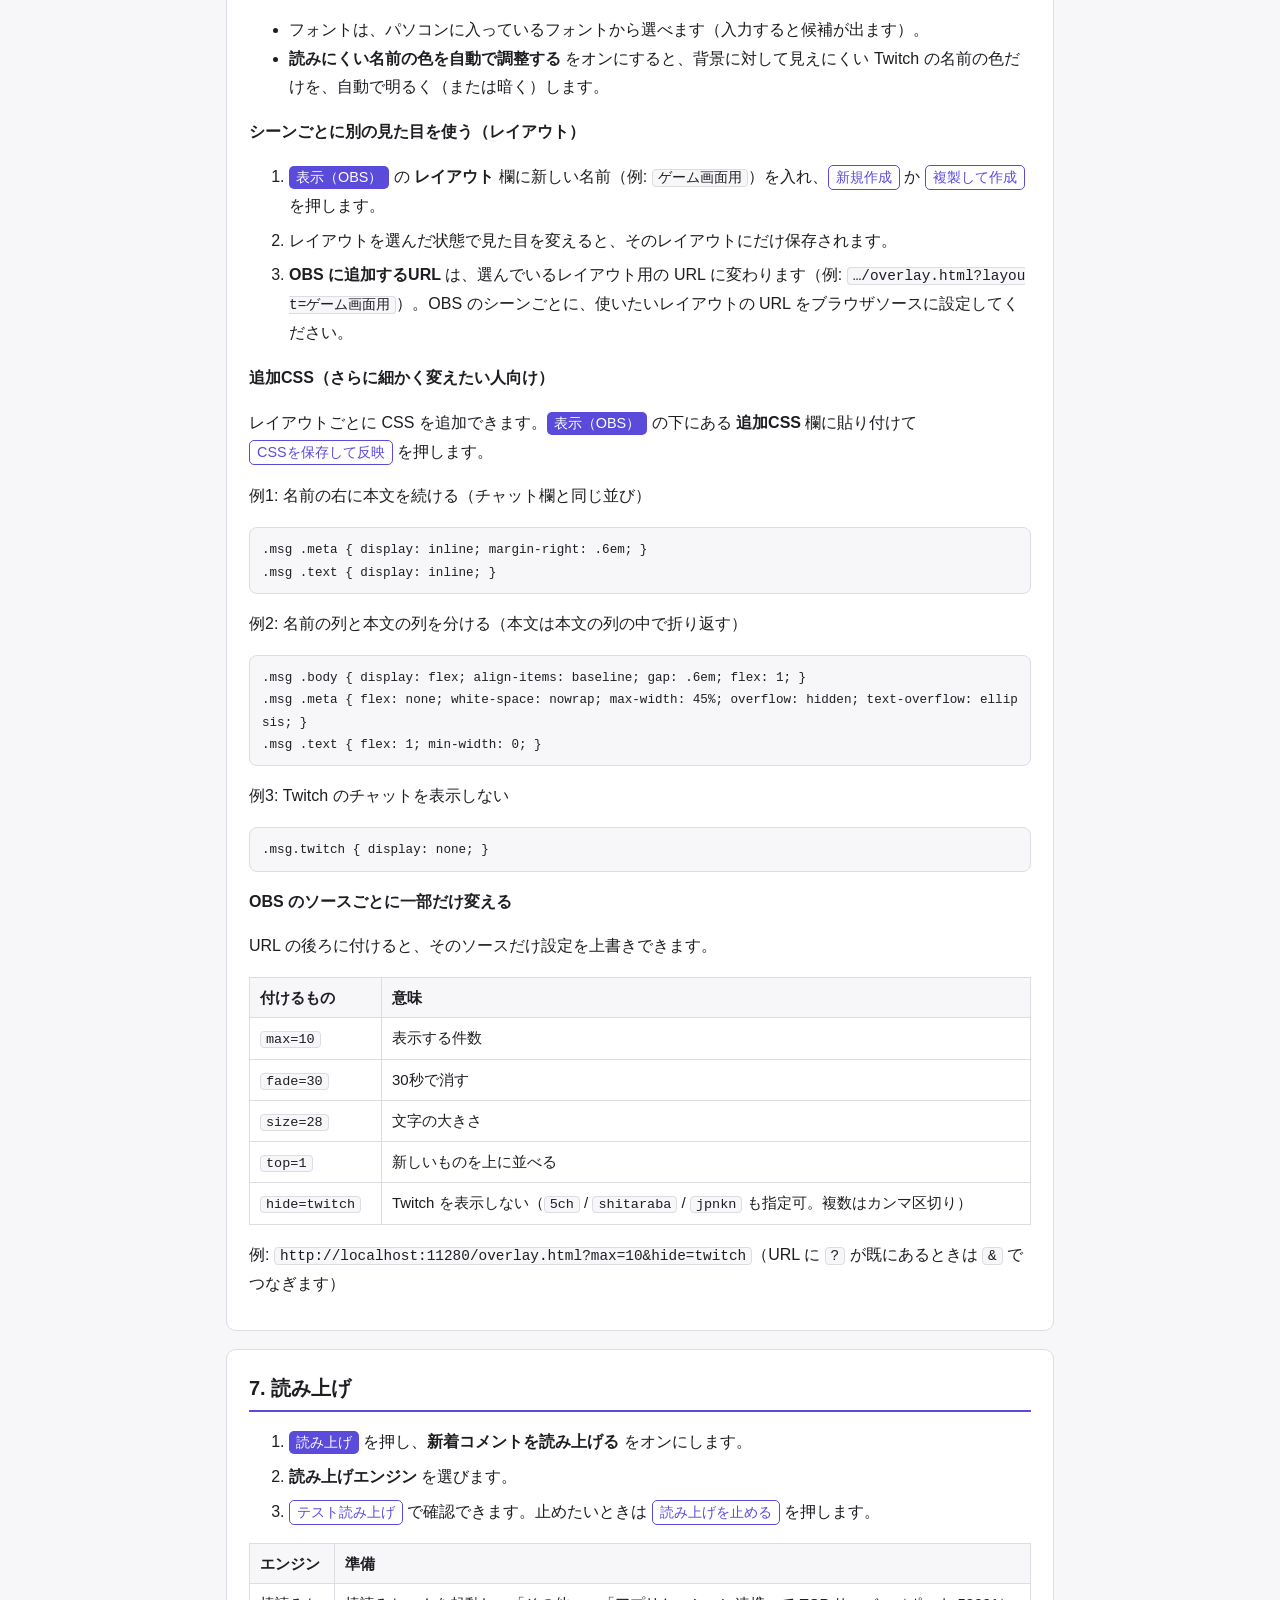
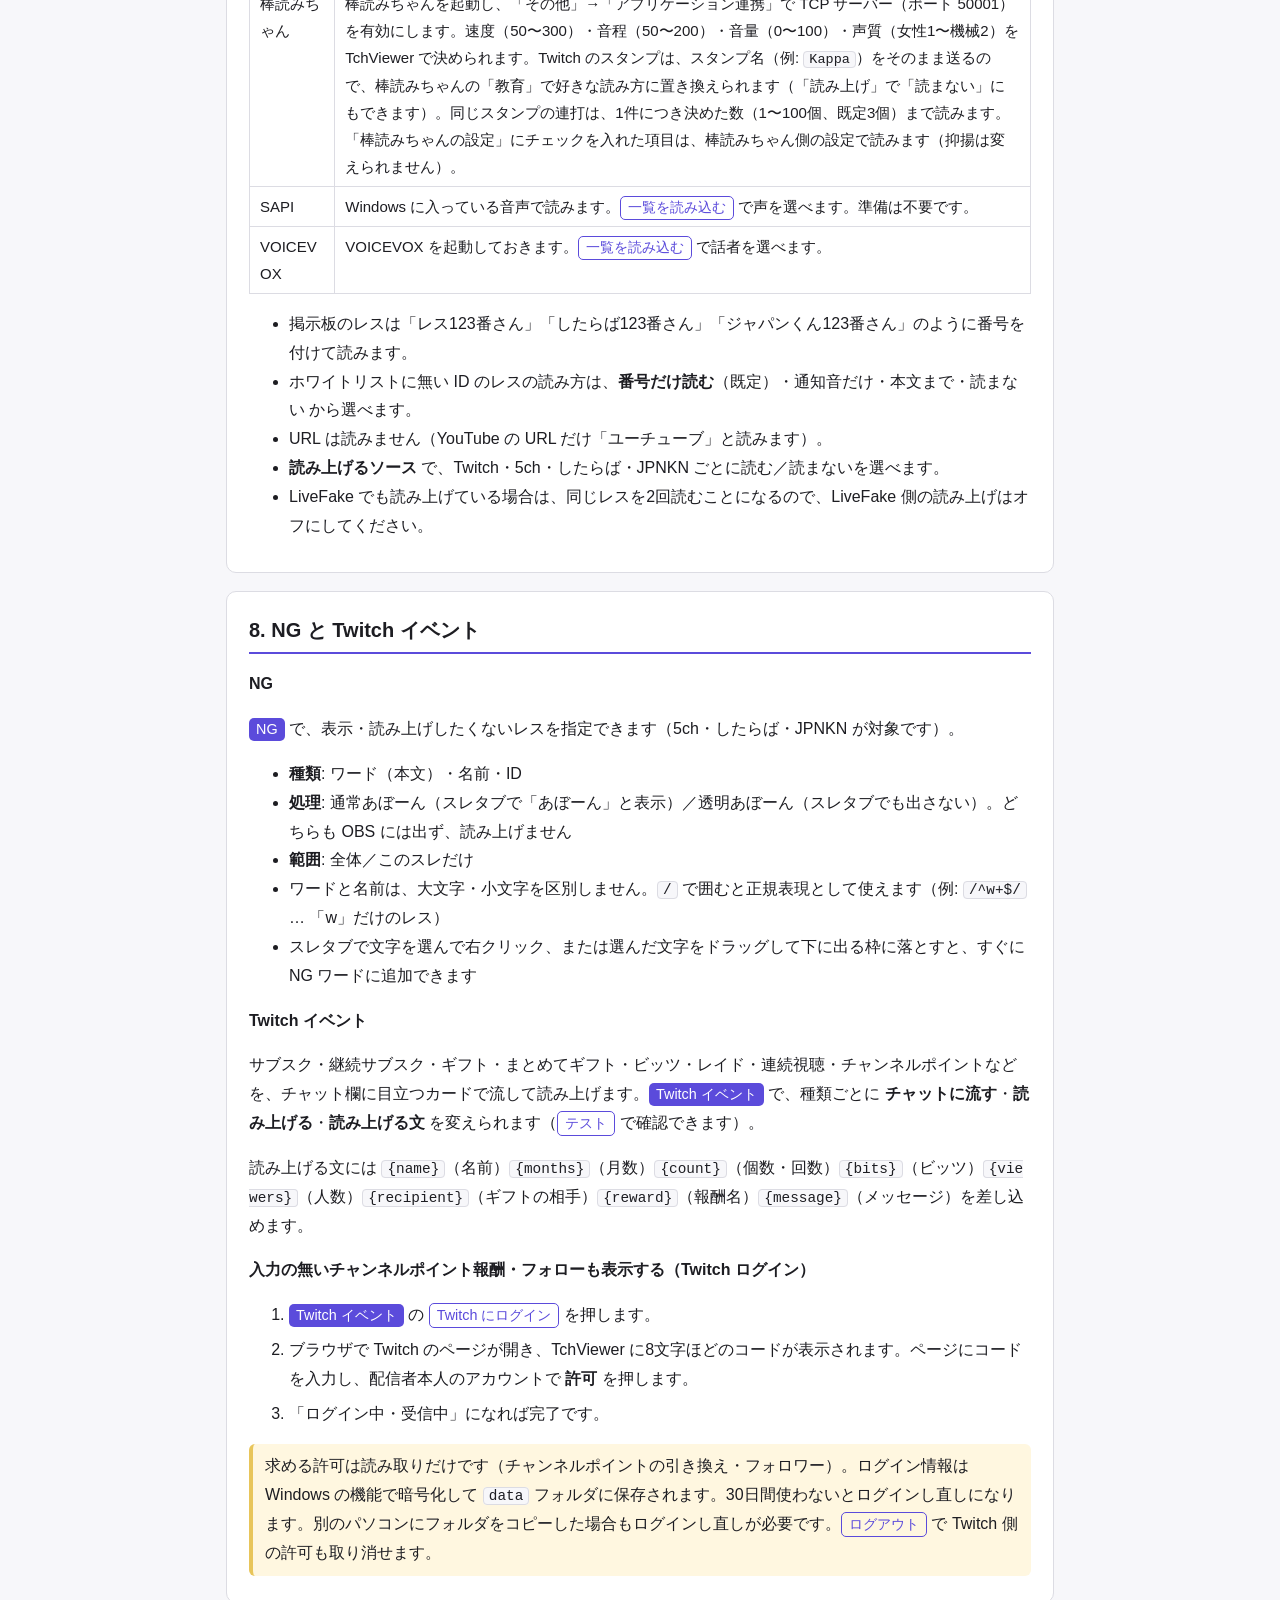
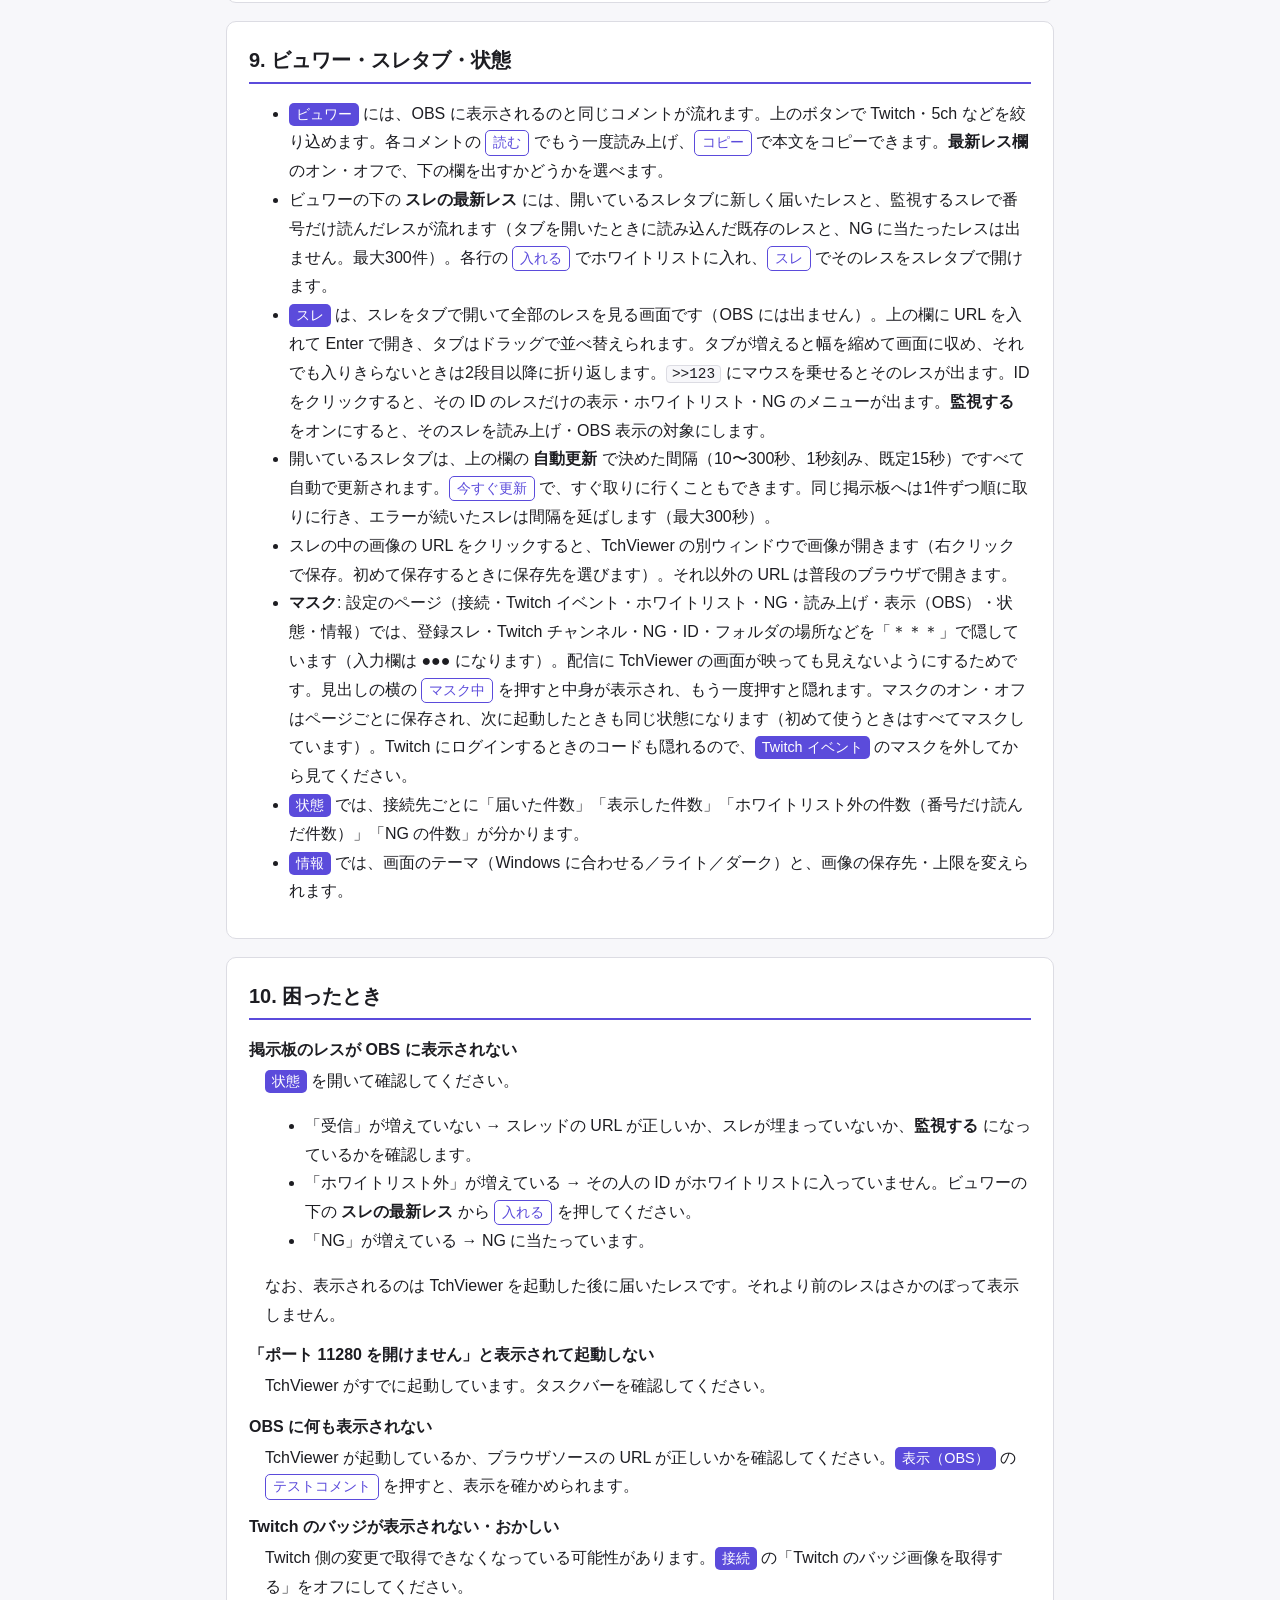
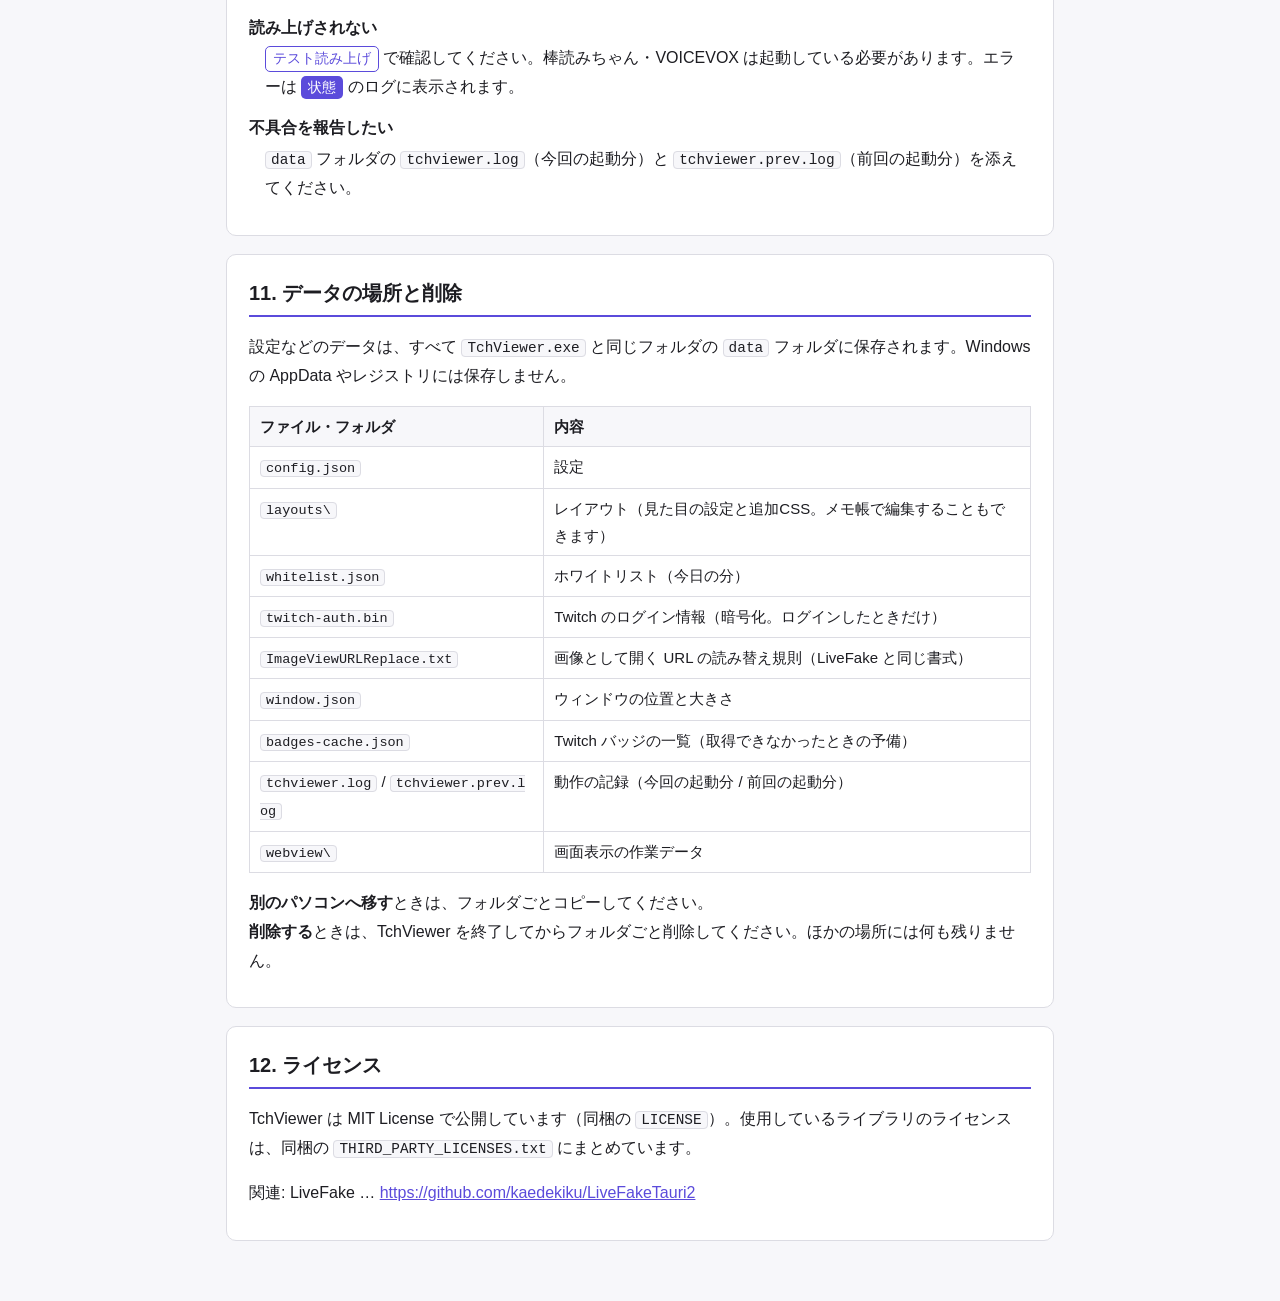
==== commit da0e95d8: "TchViewer 0.3.0: 棒読みちゃんの調節・スタンプ名の読み上げ・設定ページのマスク・スレタブの折り返し - 棒読みちゃんの速度・音程・音量・声質を項目ごとに指定（既定は棒読みちゃん側の設定" ====
--- a/docs/使い方.html
+++ b/docs/使い方.html
@@ -183,7 +183,7 @@
 </ol>
 <table>
   <tr><th>エンジン</th><th>準備</th></tr>
-  <tr><td>棒読みちゃん</td><td>棒読みちゃんを起動し、「その他」→「アプリケーション連携」で TCP サーバー（ポート 50001）を有効にします。声や速さは棒読みちゃん側の設定で読みます。</td></tr>
+  <tr><td>棒読みちゃん</td><td>棒読みちゃんを起動し、「その他」→「アプリケーション連携」で TCP サーバー（ポート 50001）を有効にします。速度（50〜300）・音程（50〜200）・音量（0〜100）・声質（女性1〜機械2）を TchViewer で決められます。Twitch のスタンプは、スタンプ名（例: <code>Kappa</code>）をそのまま送るので、棒読みちゃんの「教育」で好きな読み方に置き換えられます（「読み上げ」で「読まない」にもできます）。同じスタンプの連打は、1件につき決めた数（1〜100個、既定3個）まで読みます。「棒読みちゃんの設定」にチェックを入れた項目は、棒読みちゃん側の設定で読みます（抑揚は変えられません）。</td></tr>
   <tr><td>SAPI</td><td>Windows に入っている音声で読みます。<span class="btn">一覧を読み込む</span> で声を選べます。準備は不要です。</td></tr>
   <tr><td>VOICEVOX</td><td>VOICEVOX を起動しておきます。<span class="btn">一覧を読み込む</span> で話者を選べます。</td></tr>
 </table>
@@ -224,9 +224,10 @@
 <ul>
   <li><span class="menu">ビュワー</span> には、OBS に表示されるのと同じコメントが流れます。上のボタンで Twitch・5ch などを絞り込めます。各コメントの <span class="btn">読む</span> でもう一度読み上げ、<span class="btn">コピー</span> で本文をコピーできます。<b>最新レス欄</b> のオン・オフで、下の欄を出すかどうかを選べます。</li>
   <li>ビュワーの下の <b>スレの最新レス</b> には、開いているスレタブに新しく届いたレスと、監視するスレで番号だけ読んだレスが流れます（タブを開いたときに読み込んだ既存のレスと、NG に当たったレスは出ません。最大300件）。各行の <span class="btn">入れる</span> でホワイトリストに入れ、<span class="btn">スレ</span> でそのレスをスレタブで開けます。</li>
-  <li><span class="menu">スレ</span> は、スレをタブで開いて全部のレスを見る画面です（OBS には出ません）。上の欄に URL を入れて Enter で開き、タブはドラッグで並べ替えられます。<code>&gt;&gt;123</code> にマウスを乗せるとそのレスが出ます。ID をクリックすると、その ID のレスだけの表示・ホワイトリスト・NG のメニューが出ます。<b>監視する</b> をオンにすると、そのスレを読み上げ・OBS 表示の対象にします。</li>
+  <li><span class="menu">スレ</span> は、スレをタブで開いて全部のレスを見る画面です（OBS には出ません）。上の欄に URL を入れて Enter で開き、タブはドラッグで並べ替えられます。タブが増えると幅を縮めて画面に収め、それでも入りきらないときは2段目以降に折り返します。<code>&gt;&gt;123</code> にマウスを乗せるとそのレスが出ます。ID をクリックすると、その ID のレスだけの表示・ホワイトリスト・NG のメニューが出ます。<b>監視する</b> をオンにすると、そのスレを読み上げ・OBS 表示の対象にします。</li>
   <li>開いているスレタブは、上の欄の <b>自動更新</b> で決めた間隔（10〜300秒、1秒刻み、既定15秒）ですべて自動で更新されます。<span class="btn">今すぐ更新</span> で、すぐ取りに行くこともできます。同じ掲示板へは1件ずつ順に取りに行き、エラーが続いたスレは間隔を延ばします（最大300秒）。</li>
   <li>スレの中の画像の URL をクリックすると、TchViewer の別ウィンドウで画像が開きます（右クリックで保存。初めて保存するときに保存先を選びます）。それ以外の URL は普段のブラウザで開きます。</li>
+  <li><b>マスク</b>: 設定のページ（接続・Twitch イベント・ホワイトリスト・NG・読み上げ・表示（OBS）・状態・情報）では、登録スレ・Twitch チャンネル・NG・ID・フォルダの場所などを「＊＊＊」で隠しています（入力欄は ●●● になります）。配信に TchViewer の画面が映っても見えないようにするためです。見出しの横の <span class="btn">マスク中</span> を押すと中身が表示され、もう一度押すと隠れます。マスクのオン・オフはページごとに保存され、次に起動したときも同じ状態になります（初めて使うときはすべてマスクしています）。Twitch にログインするときのコードも隠れるので、<span class="menu">Twitch イベント</span> のマスクを外してから見てください。</li>
   <li><span class="menu">状態</span> では、接続先ごとに「届いた件数」「表示した件数」「ホワイトリスト外の件数（番号だけ読んだ件数）」「NG の件数」が分かります。</li>
   <li><span class="menu">情報</span> では、画面のテーマ（Windows に合わせる／ライト／ダーク）と、画像の保存先・上限を変えられます。</li>
 </ul>
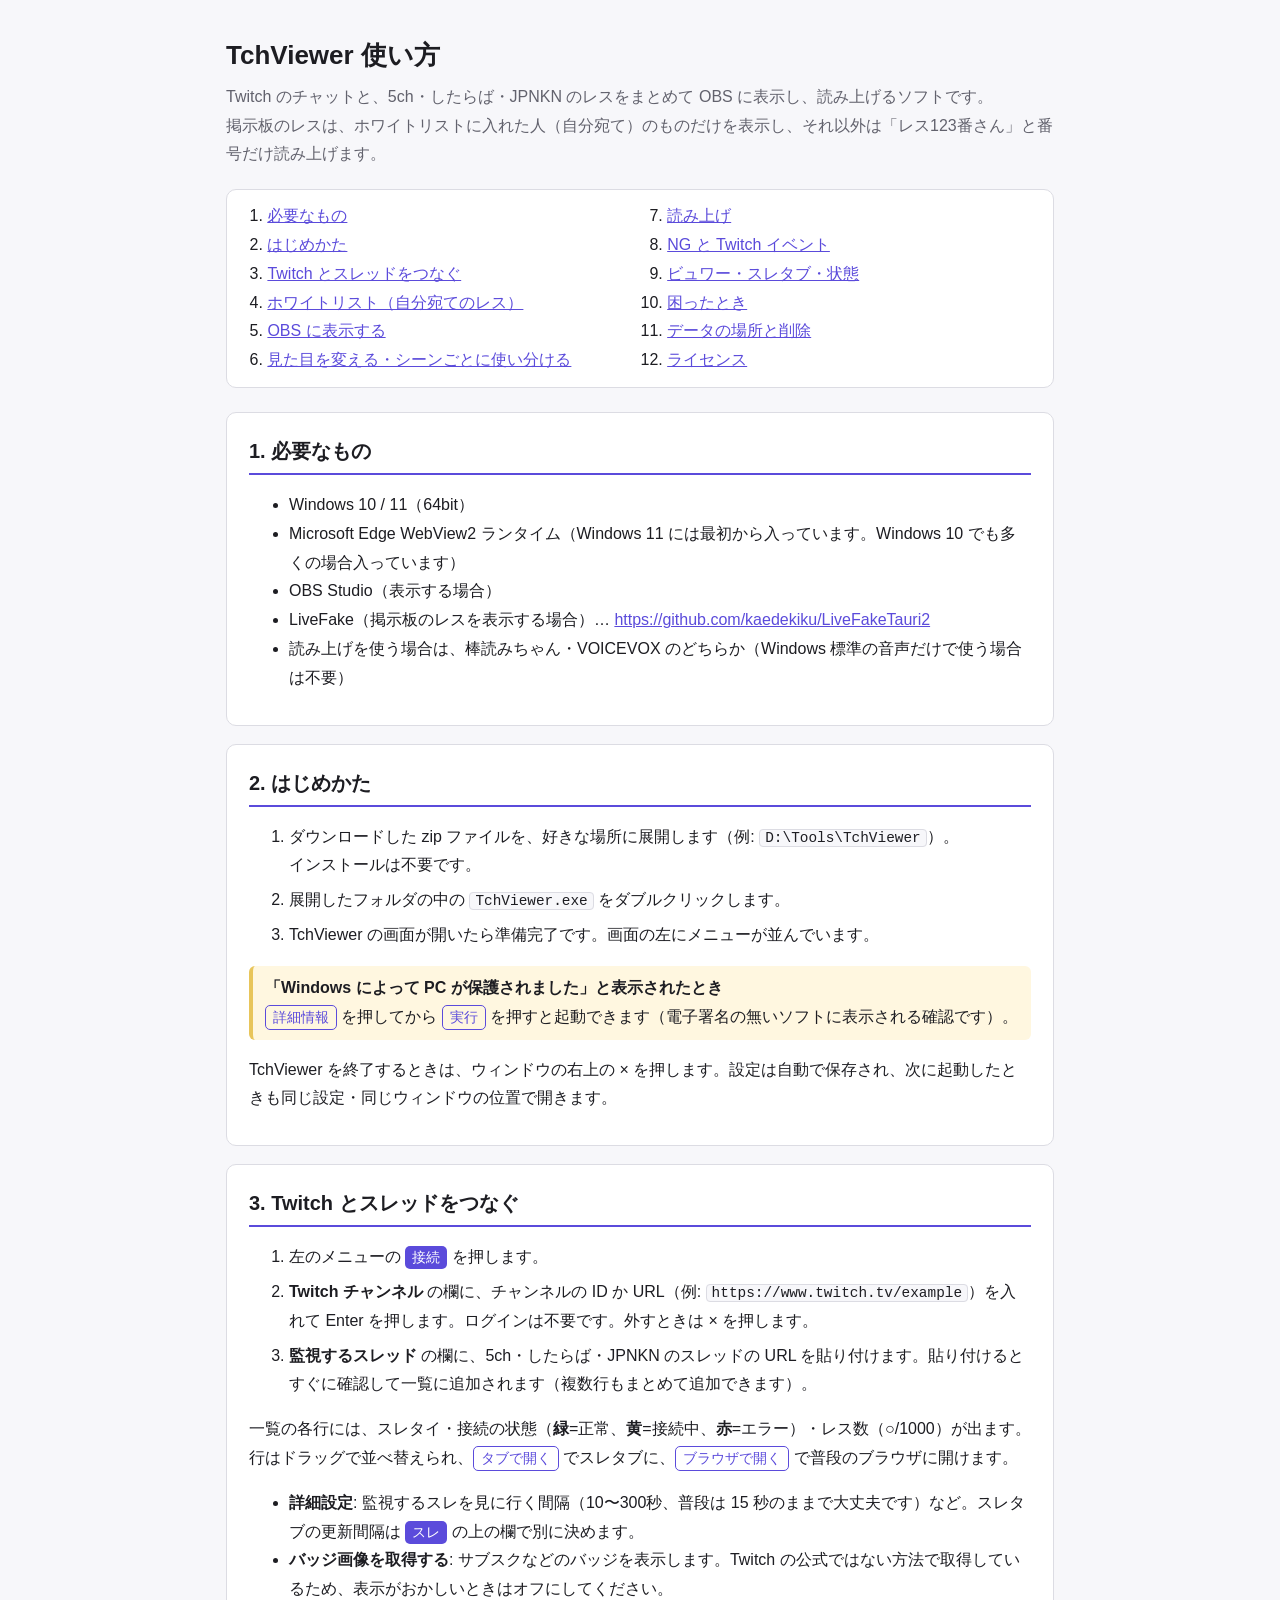
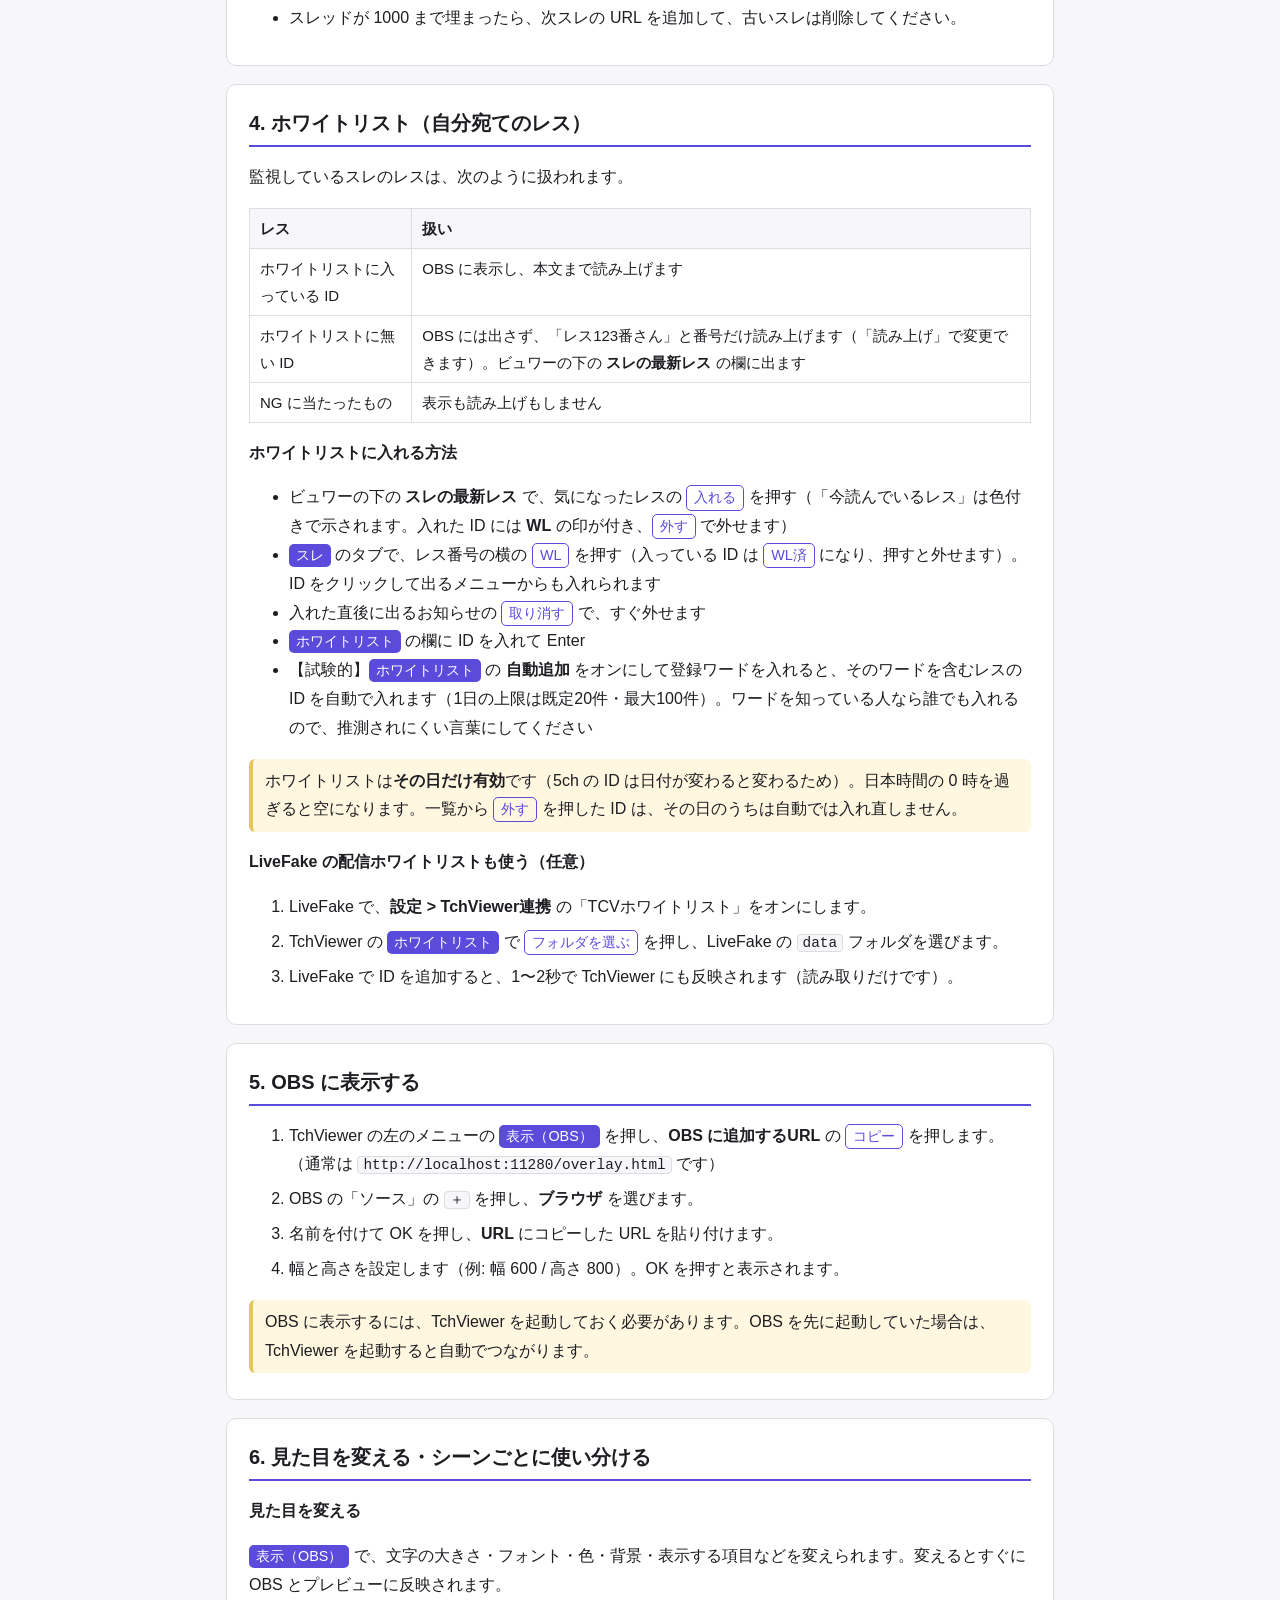
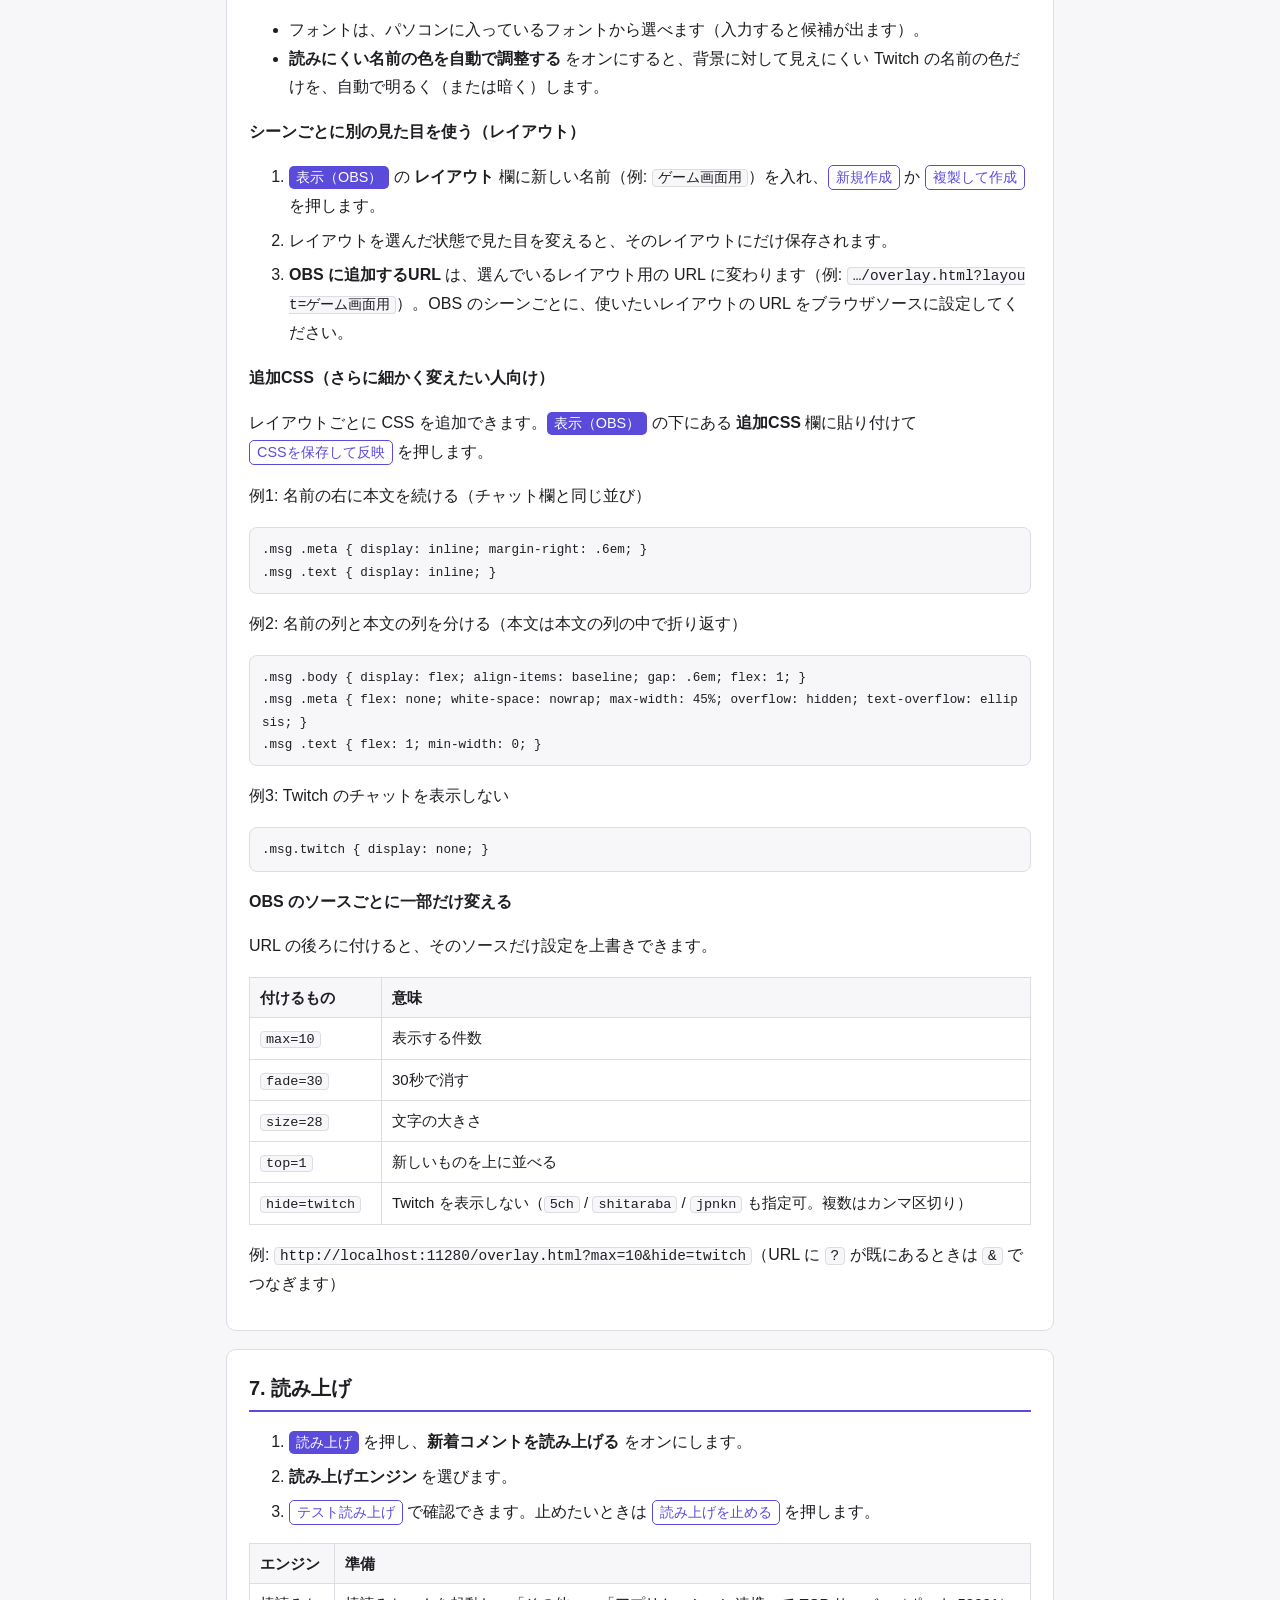
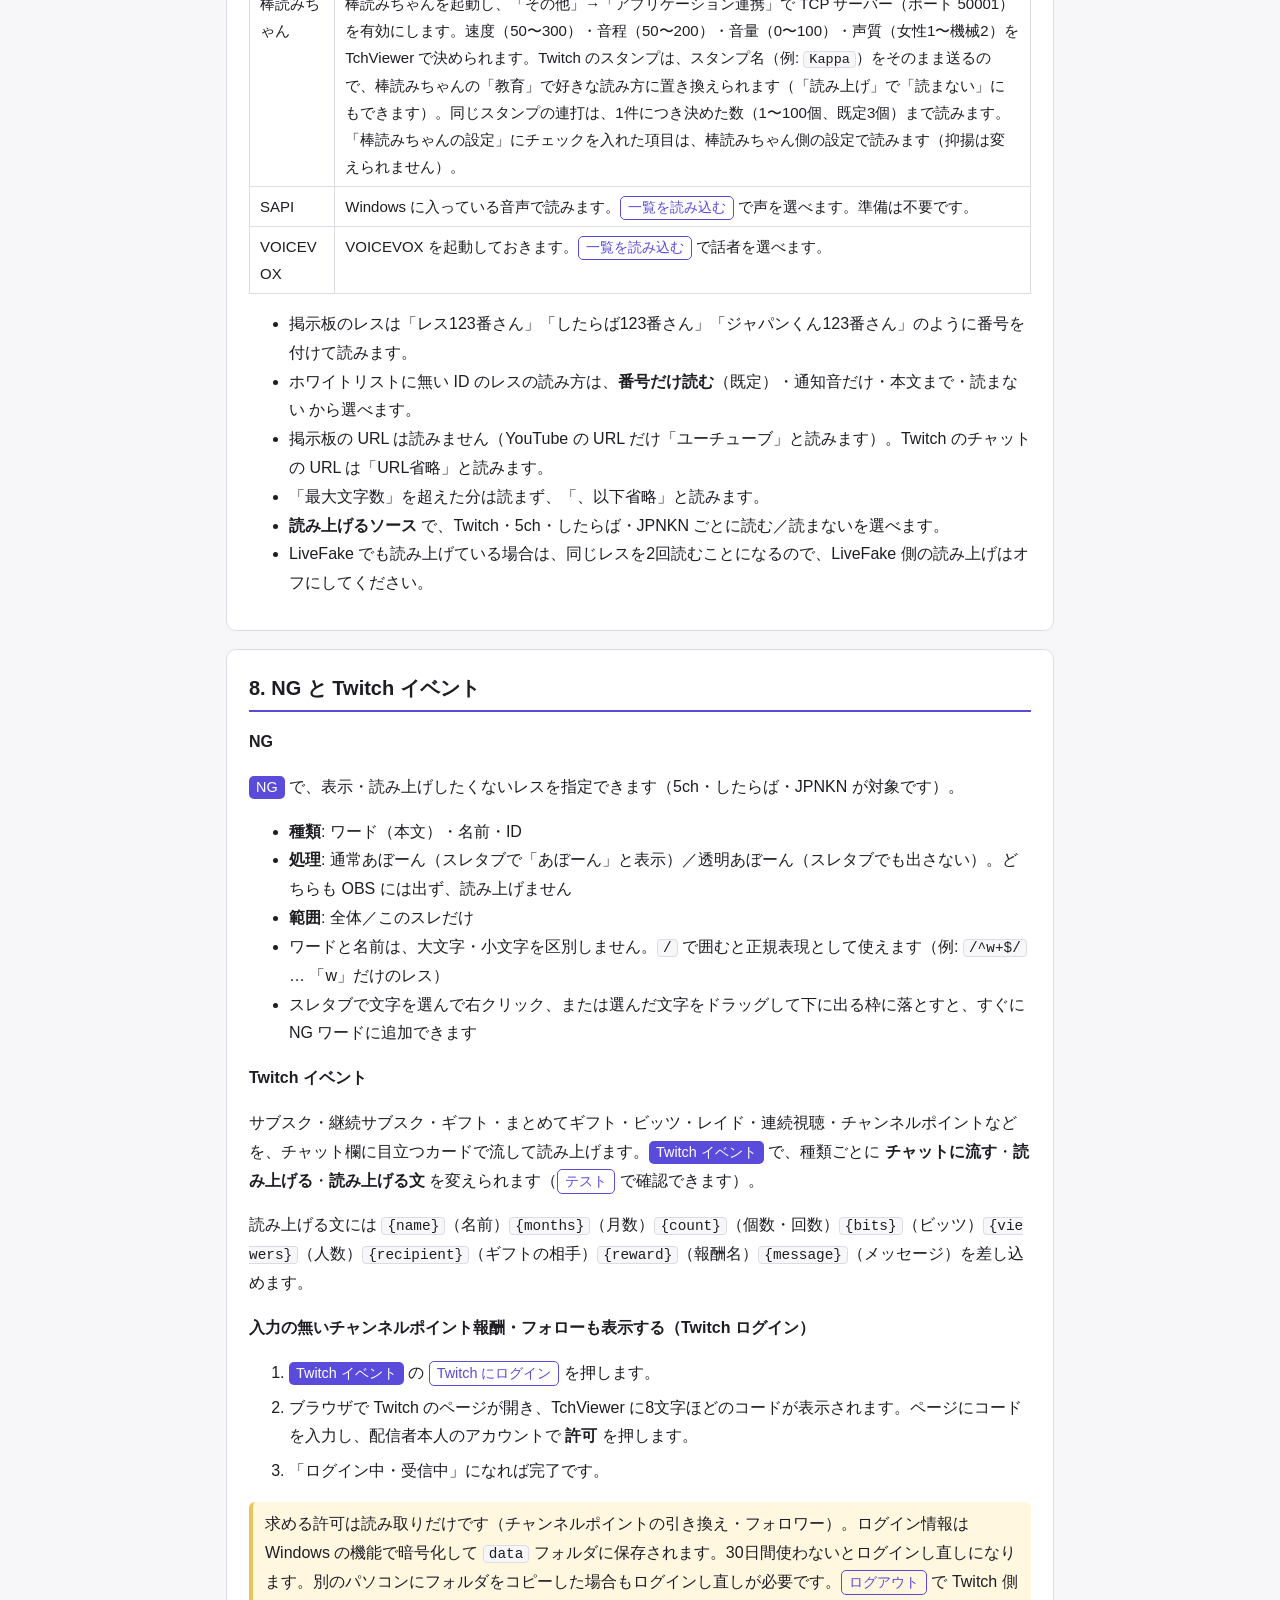
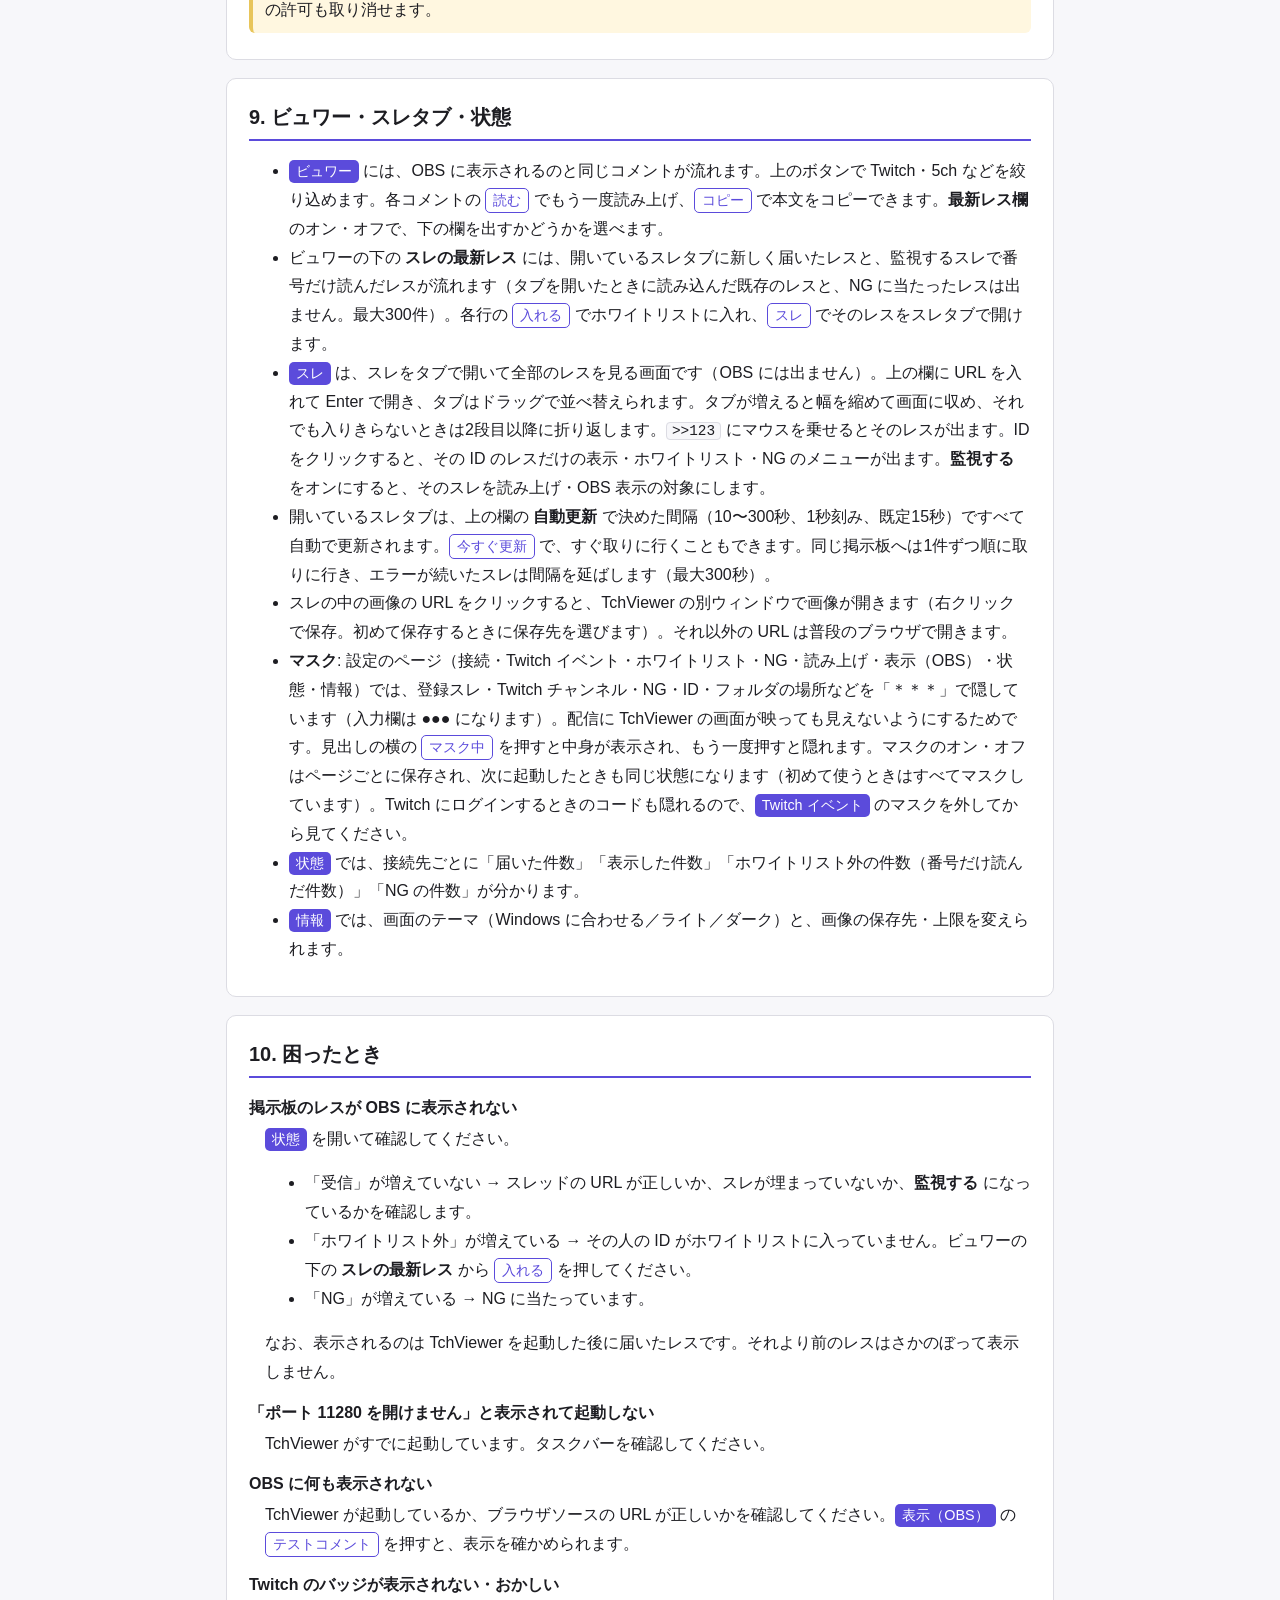
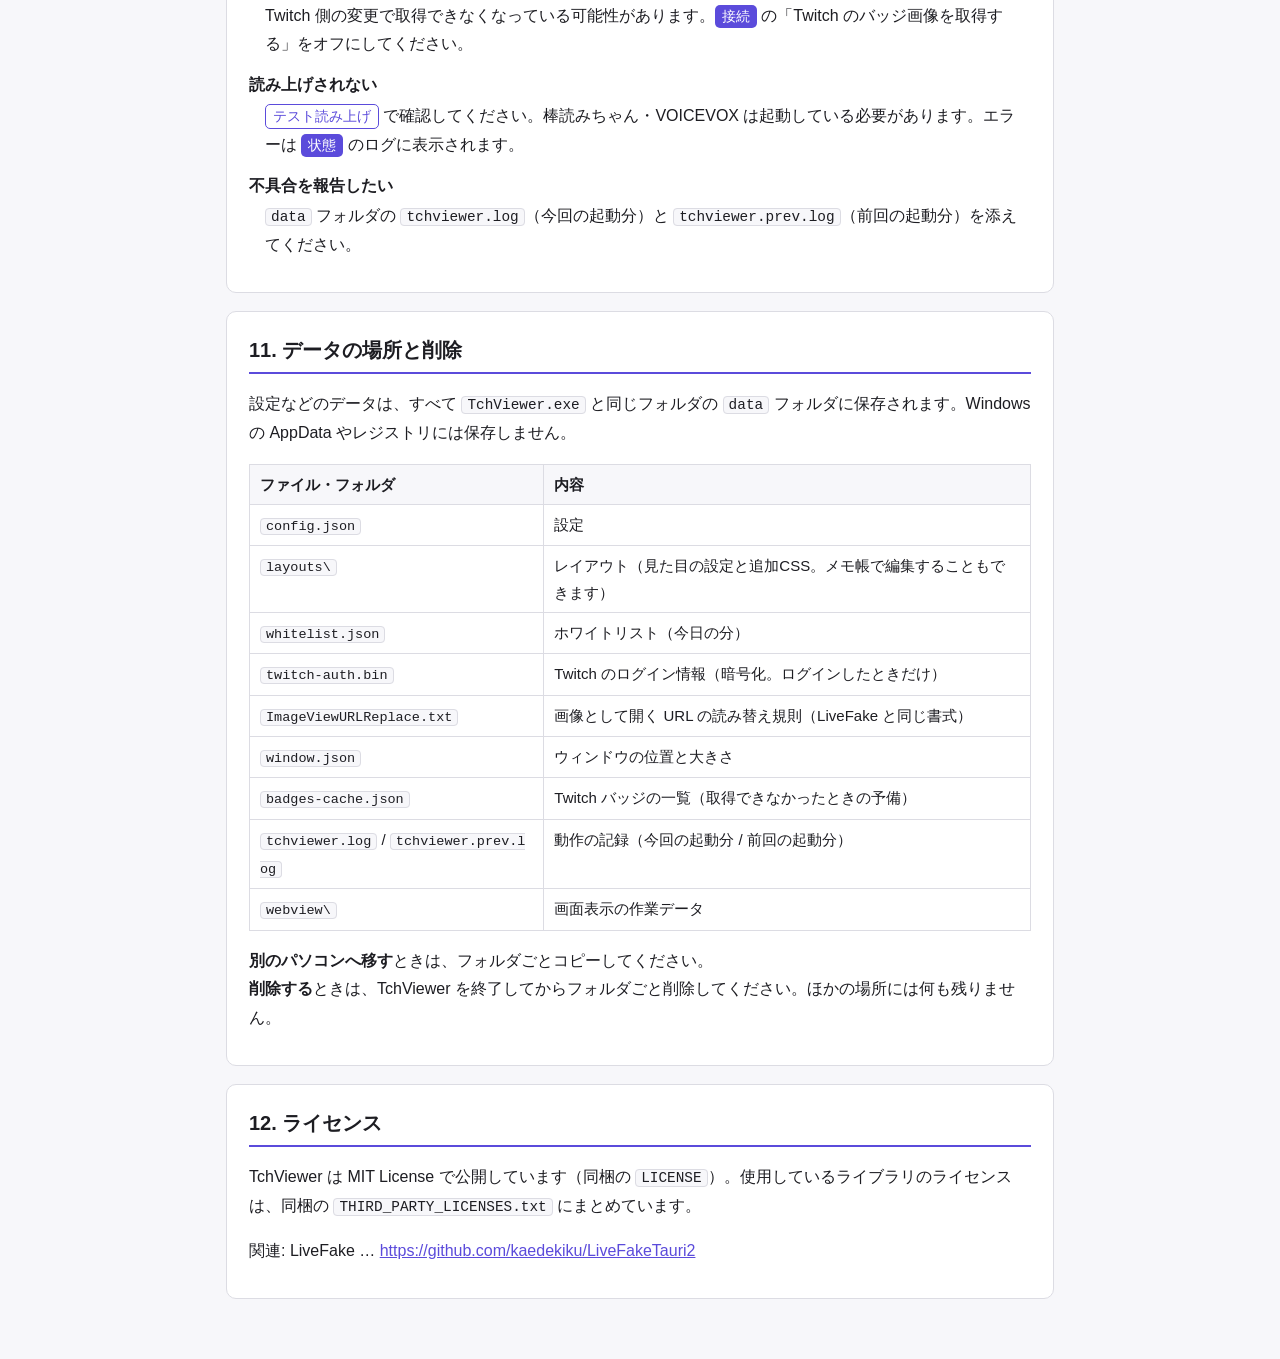
==== commit 8e4bdd1f: "TchViewer 0.3.1: Twitch の URL を「URL省略」と読む・長文の省略の文言を「、以下省略」に Co-Authored-By: Claude Opus 5.5 <noreply" ====
--- a/docs/使い方.html
+++ b/docs/使い方.html
@@ -190,7 +190,8 @@
 <ul>
   <li>掲示板のレスは「レス123番さん」「したらば123番さん」「ジャパンくん123番さん」のように番号を付けて読みます。</li>
   <li>ホワイトリストに無い ID のレスの読み方は、<b>番号だけ読む</b>（既定）・通知音だけ・本文まで・読まない から選べます。</li>
-  <li>URL は読みません（YouTube の URL だけ「ユーチューブ」と読みます）。</li>
+  <li>掲示板の URL は読みません（YouTube の URL だけ「ユーチューブ」と読みます）。Twitch のチャットの URL は「URL省略」と読みます。</li>
+  <li>「最大文字数」を超えた分は読まず、「、以下省略」と読みます。</li>
   <li><b>読み上げるソース</b> で、Twitch・5ch・したらば・JPNKN ごとに読む／読まないを選べます。</li>
   <li>LiveFake でも読み上げている場合は、同じレスを2回読むことになるので、LiveFake 側の読み上げはオフにしてください。</li>
 </ul>
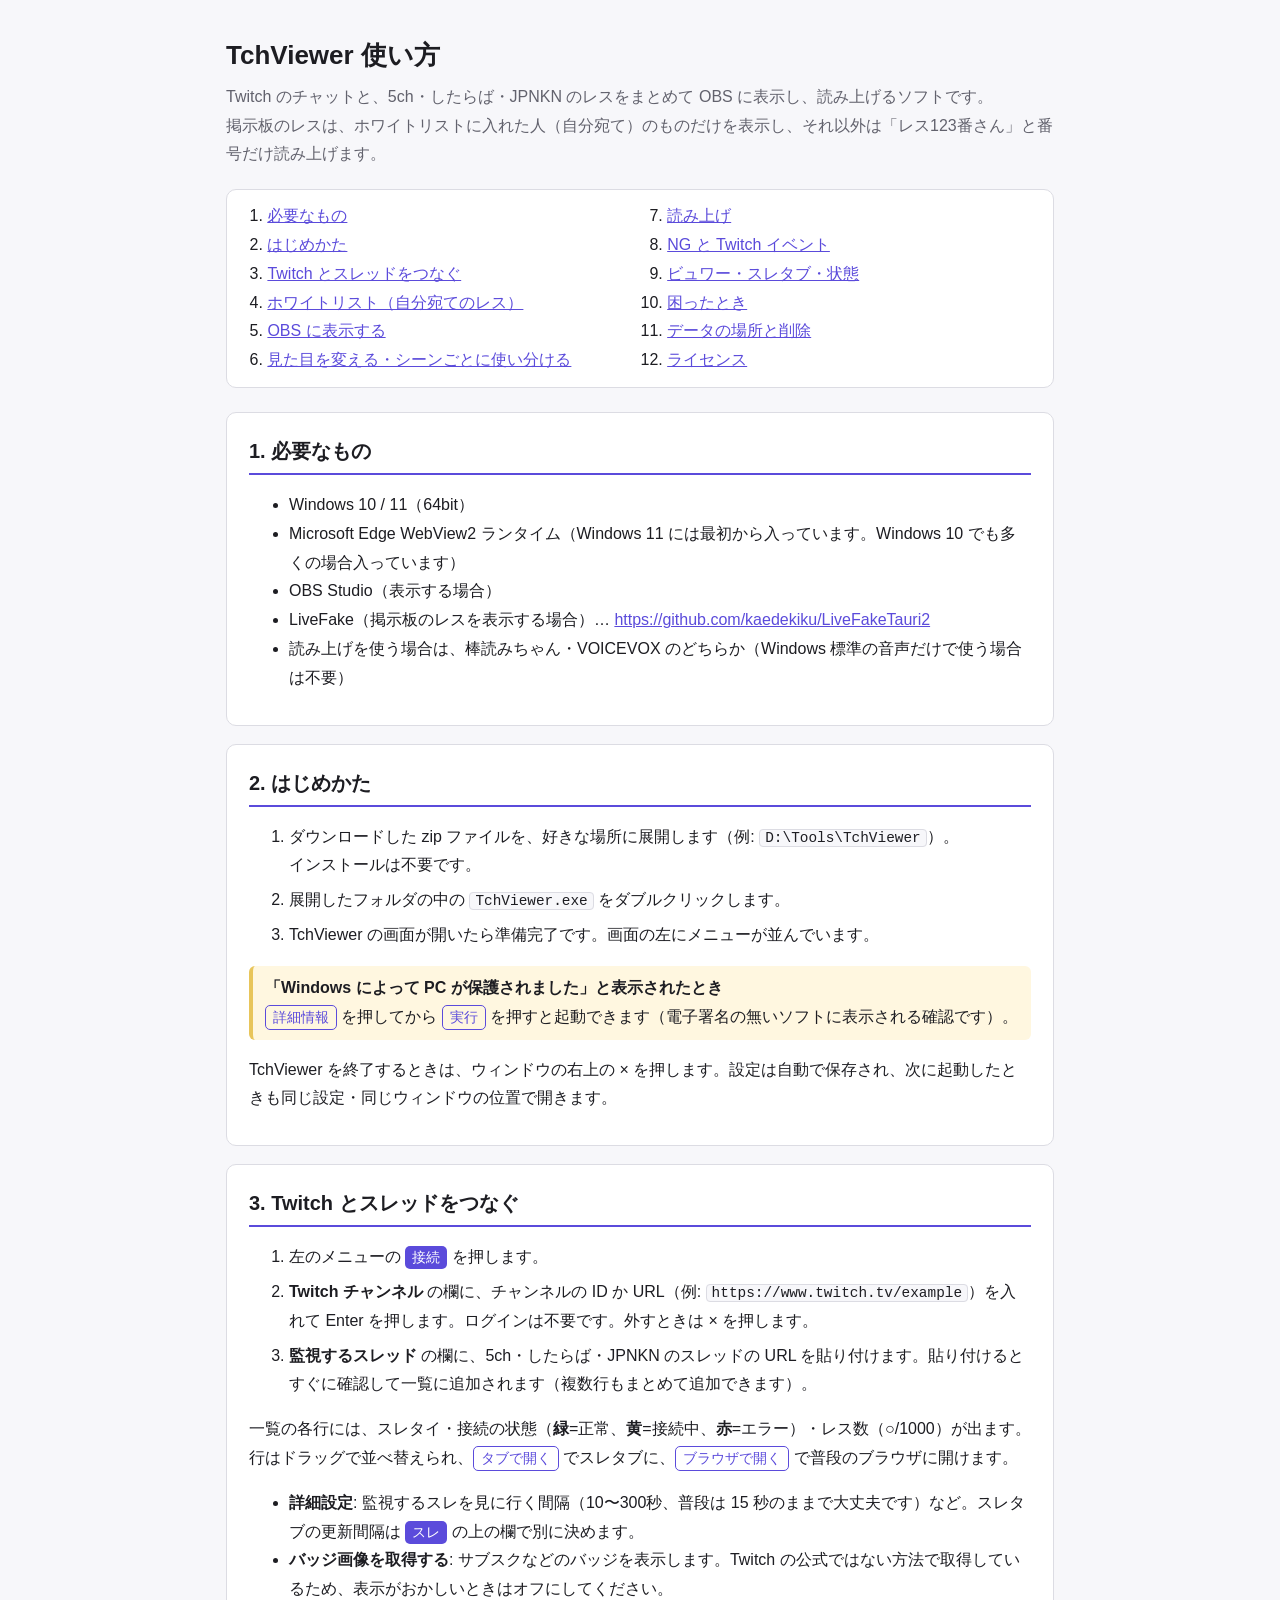
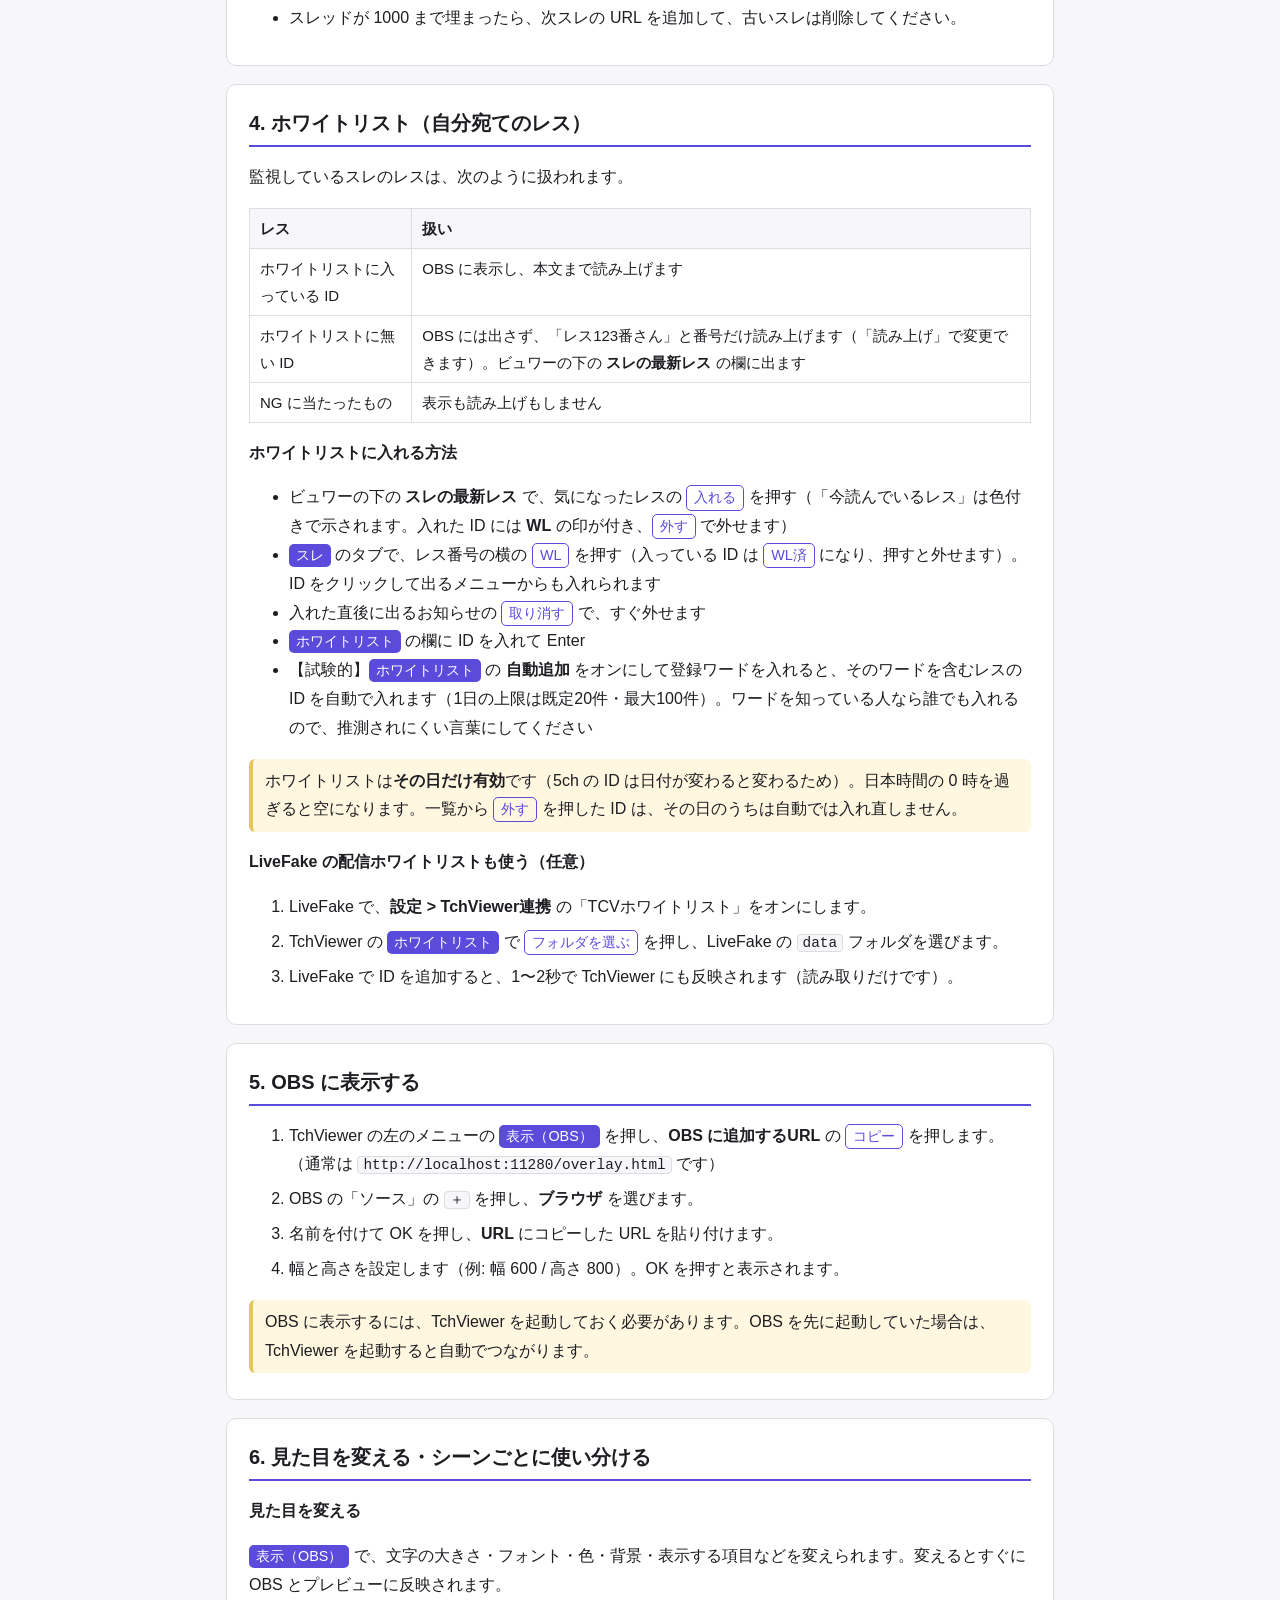
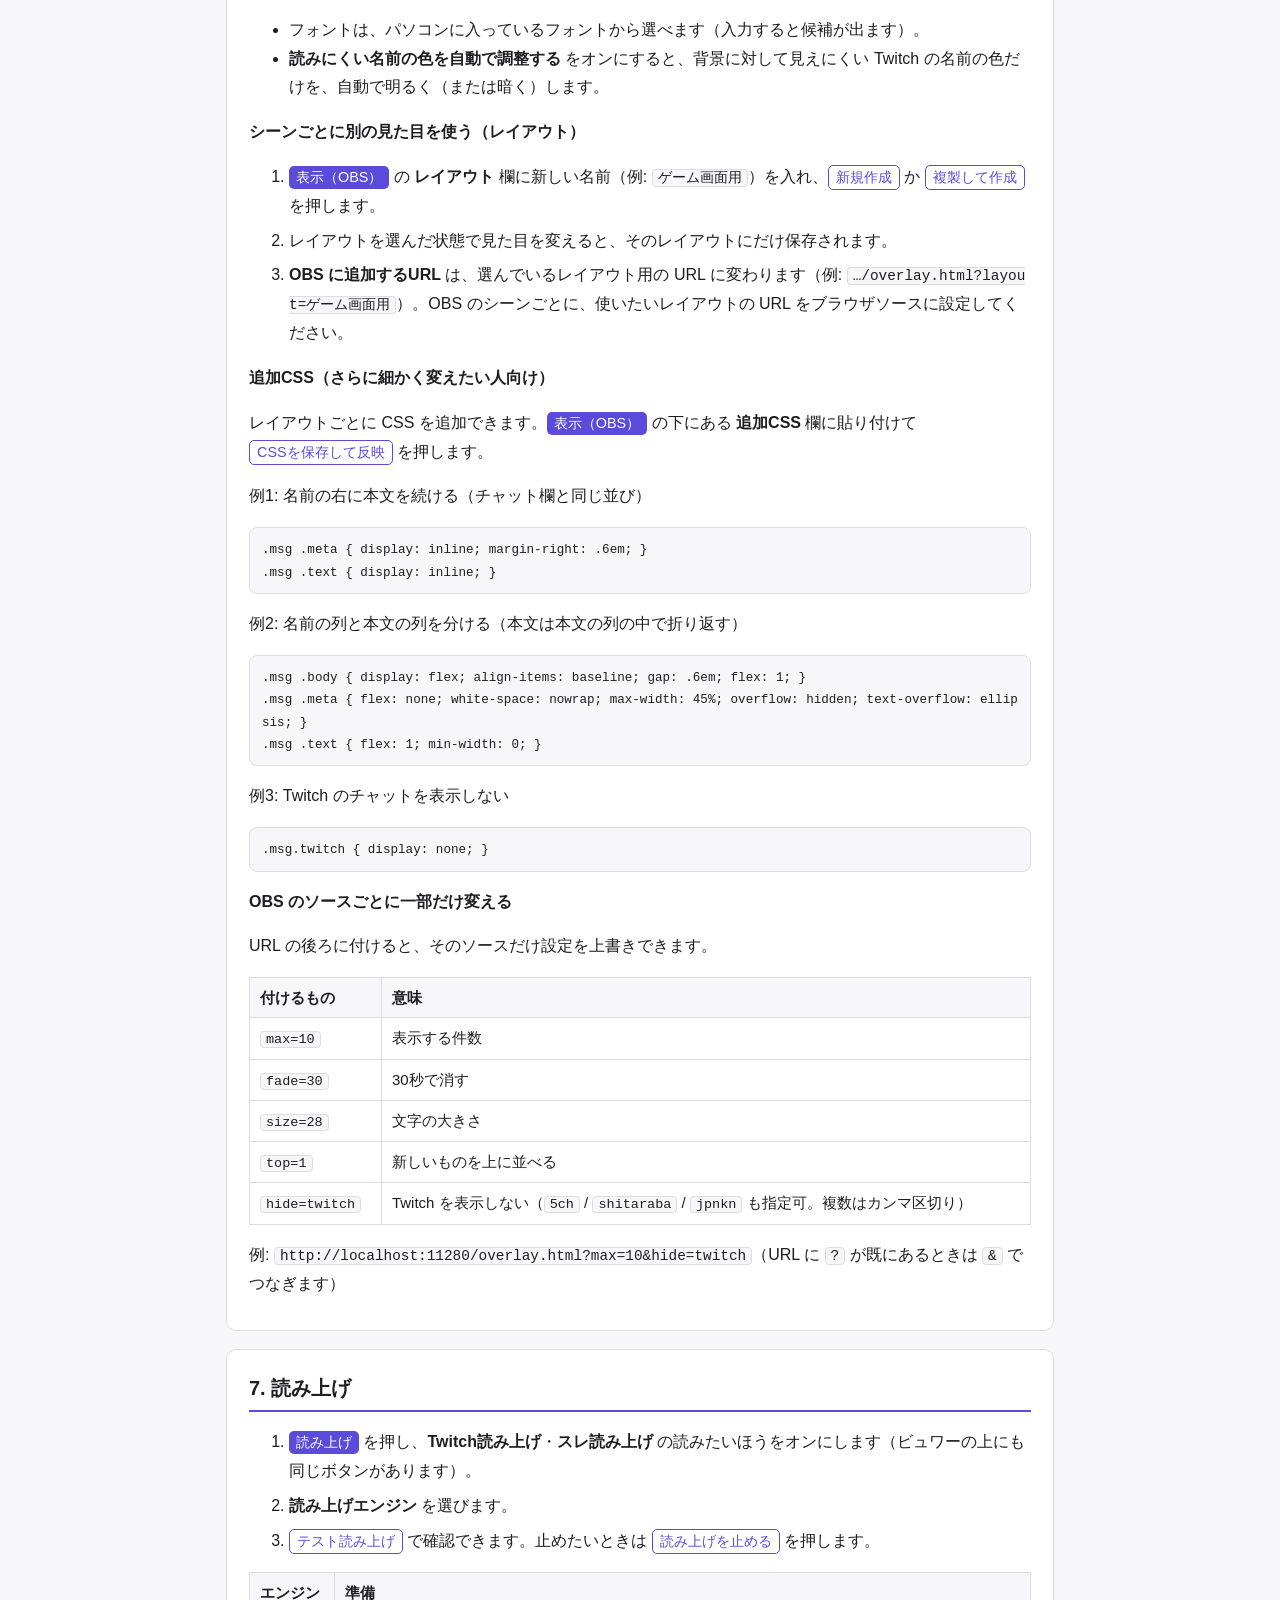
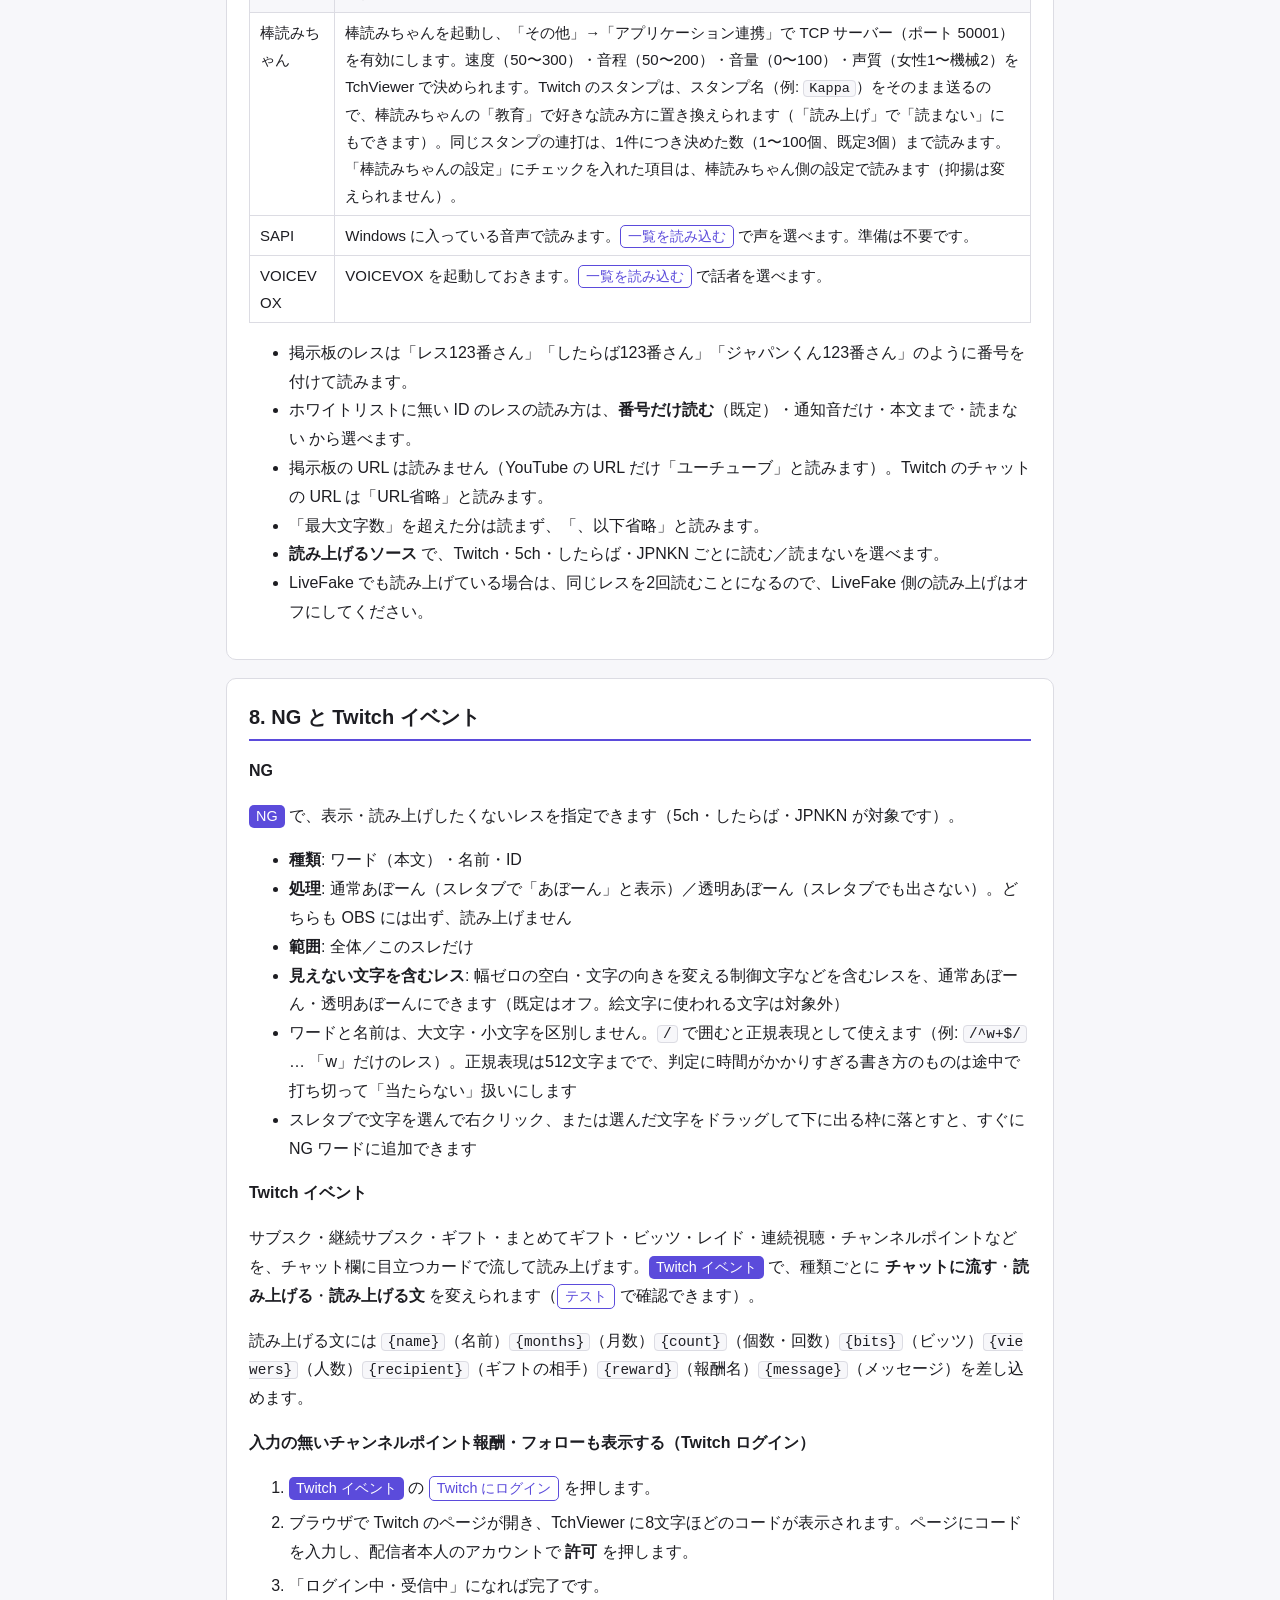
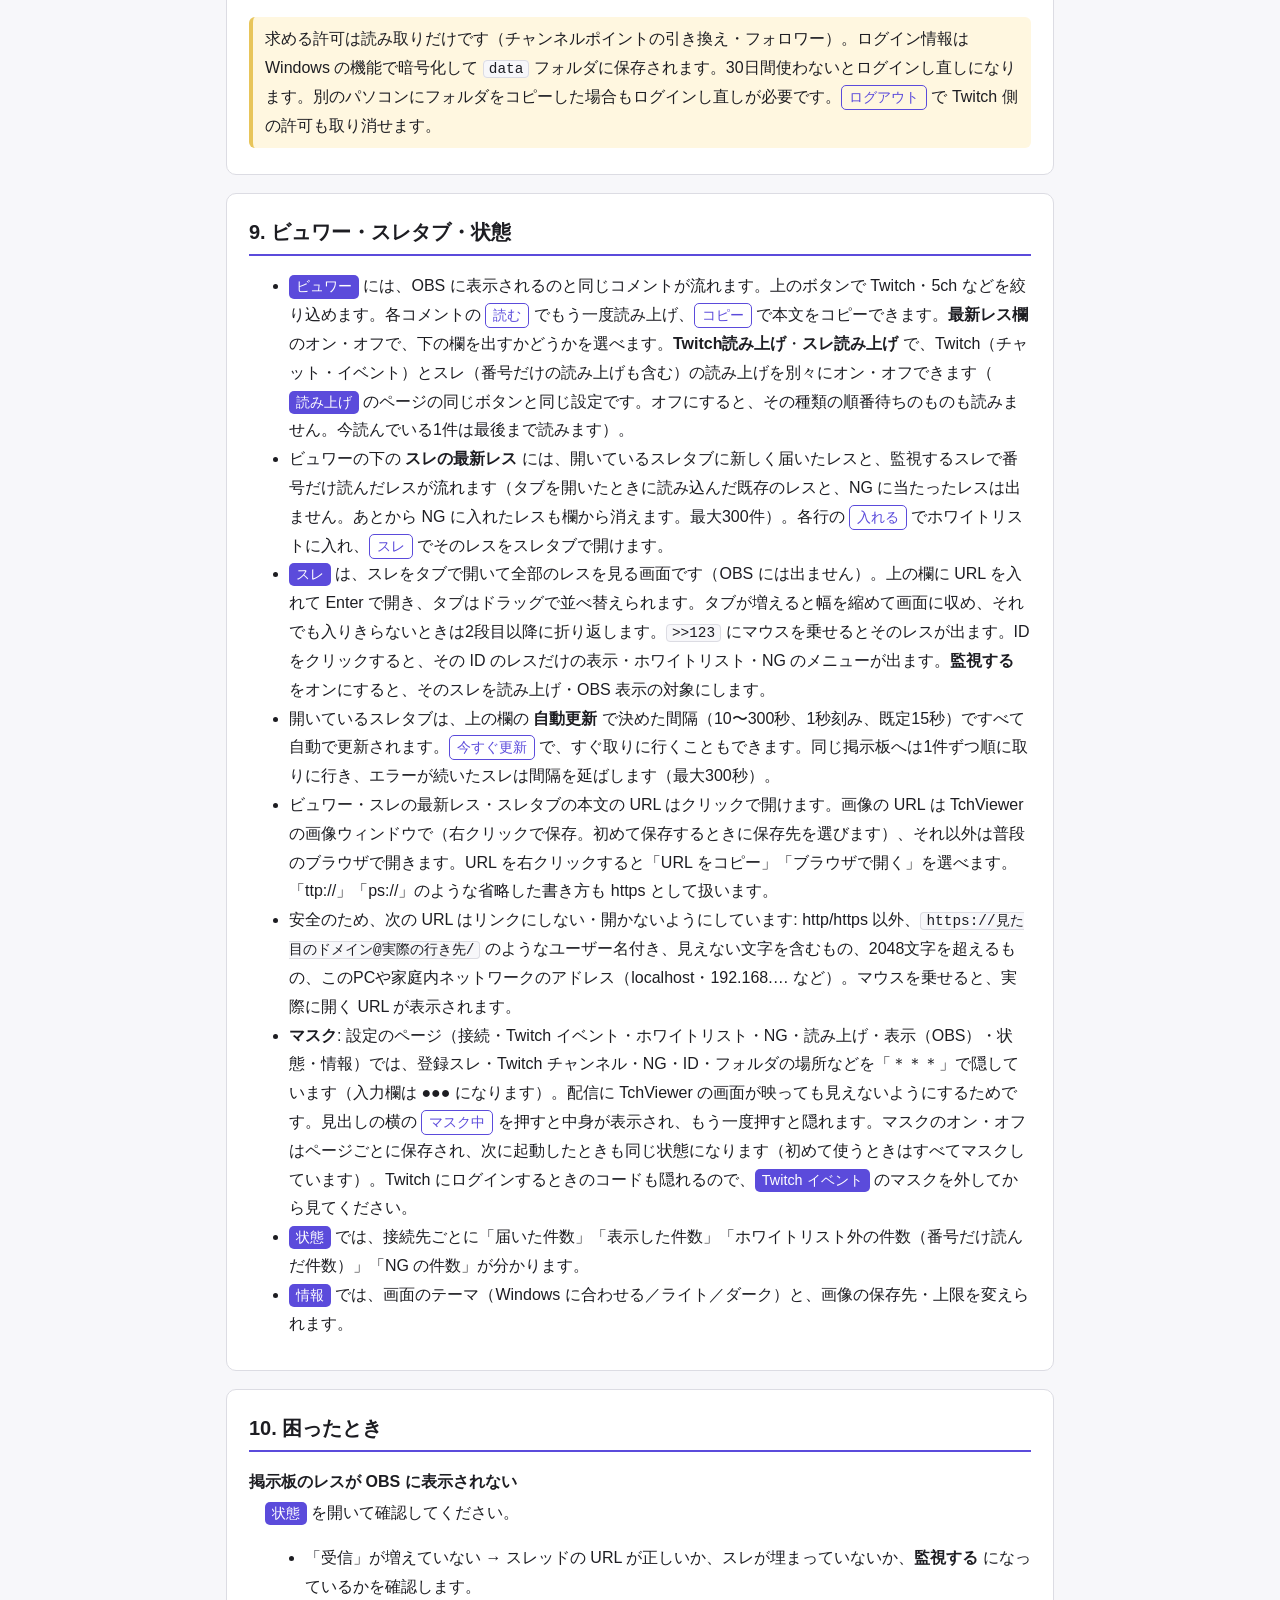
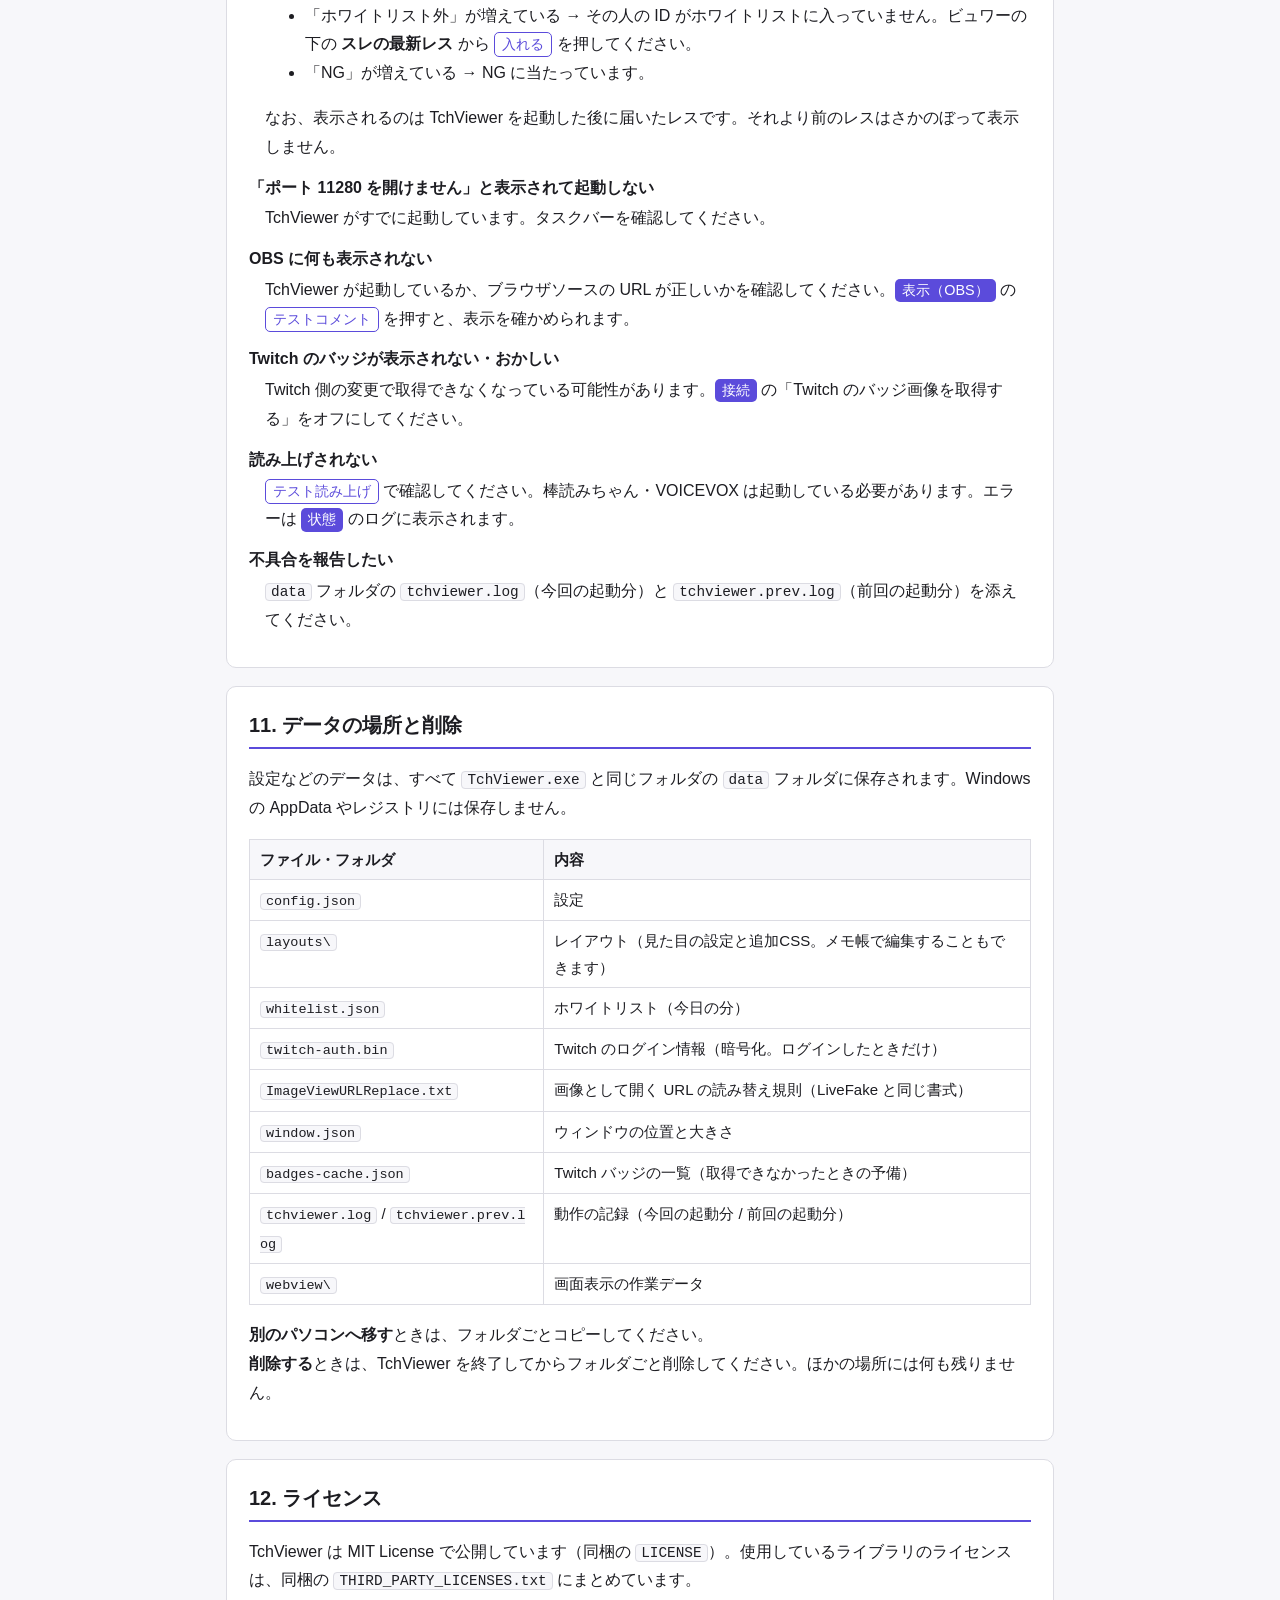
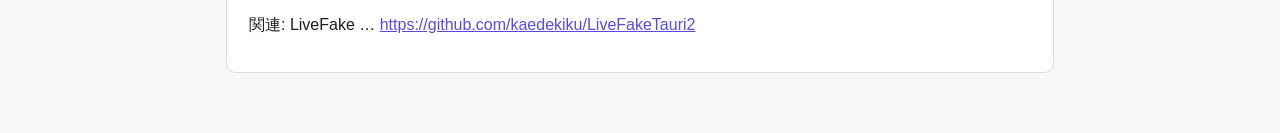
==== commit 4057fd16: "TchViewer 0.4.0: 読み上げを Twitch／スレで分割・URL のクリックとコピー・見えない文字の NG・軽量化 - 読み上げのオン・オフを Twitch とスレに分け、ビュワーと読み" ====
--- a/docs/使い方.html
+++ b/docs/使い方.html
@@ -177,7 +177,7 @@
 <section id="speech">
 <h2>7. 読み上げ</h2>
 <ol class="steps">
-  <li><span class="menu">読み上げ</span> を押し、<b>新着コメントを読み上げる</b> をオンにします。</li>
+  <li><span class="menu">読み上げ</span> を押し、<b>Twitch読み上げ</b>・<b>スレ読み上げ</b> の読みたいほうをオンにします（ビュワーの上にも同じボタンがあります）。</li>
   <li><b>読み上げエンジン</b> を選びます。</li>
   <li><span class="btn">テスト読み上げ</span> で確認できます。止めたいときは <span class="btn">読み上げを止める</span> を押します。</li>
 </ol>
@@ -205,7 +205,8 @@
   <li><b>種類</b>: ワード（本文）・名前・ID</li>
   <li><b>処理</b>: 通常あぼーん（スレタブで「あぼーん」と表示）／透明あぼーん（スレタブでも出さない）。どちらも OBS には出ず、読み上げません</li>
   <li><b>範囲</b>: 全体／このスレだけ</li>
-  <li>ワードと名前は、大文字・小文字を区別しません。<code>/</code> で囲むと正規表現として使えます（例: <code>/^w+$/</code> … 「w」だけのレス）</li>
+  <li><b>見えない文字を含むレス</b>: 幅ゼロの空白・文字の向きを変える制御文字などを含むレスを、通常あぼーん・透明あぼーんにできます（既定はオフ。絵文字に使われる文字は対象外）</li>
+  <li>ワードと名前は、大文字・小文字を区別しません。<code>/</code> で囲むと正規表現として使えます（例: <code>/^w+$/</code> … 「w」だけのレス）。正規表現は512文字までで、判定に時間がかかりすぎる書き方のものは途中で打ち切って「当たらない」扱いにします</li>
   <li>スレタブで文字を選んで右クリック、または選んだ文字をドラッグして下に出る枠に落とすと、すぐに NG ワードに追加できます</li>
 </ul>
 <h3>Twitch イベント</h3>
@@ -223,11 +224,12 @@
 <section id="viewer">
 <h2>9. ビュワー・スレタブ・状態</h2>
 <ul>
-  <li><span class="menu">ビュワー</span> には、OBS に表示されるのと同じコメントが流れます。上のボタンで Twitch・5ch などを絞り込めます。各コメントの <span class="btn">読む</span> でもう一度読み上げ、<span class="btn">コピー</span> で本文をコピーできます。<b>最新レス欄</b> のオン・オフで、下の欄を出すかどうかを選べます。</li>
-  <li>ビュワーの下の <b>スレの最新レス</b> には、開いているスレタブに新しく届いたレスと、監視するスレで番号だけ読んだレスが流れます（タブを開いたときに読み込んだ既存のレスと、NG に当たったレスは出ません。最大300件）。各行の <span class="btn">入れる</span> でホワイトリストに入れ、<span class="btn">スレ</span> でそのレスをスレタブで開けます。</li>
+  <li><span class="menu">ビュワー</span> には、OBS に表示されるのと同じコメントが流れます。上のボタンで Twitch・5ch などを絞り込めます。各コメントの <span class="btn">読む</span> でもう一度読み上げ、<span class="btn">コピー</span> で本文をコピーできます。<b>最新レス欄</b> のオン・オフで、下の欄を出すかどうかを選べます。<b>Twitch読み上げ</b>・<b>スレ読み上げ</b> で、Twitch（チャット・イベント）とスレ（番号だけの読み上げも含む）の読み上げを別々にオン・オフできます（<span class="menu">読み上げ</span> のページの同じボタンと同じ設定です。オフにすると、その種類の順番待ちのものも読みません。今読んでいる1件は最後まで読みます）。</li>
+  <li>ビュワーの下の <b>スレの最新レス</b> には、開いているスレタブに新しく届いたレスと、監視するスレで番号だけ読んだレスが流れます（タブを開いたときに読み込んだ既存のレスと、NG に当たったレスは出ません。あとから NG に入れたレスも欄から消えます。最大300件）。各行の <span class="btn">入れる</span> でホワイトリストに入れ、<span class="btn">スレ</span> でそのレスをスレタブで開けます。</li>
   <li><span class="menu">スレ</span> は、スレをタブで開いて全部のレスを見る画面です（OBS には出ません）。上の欄に URL を入れて Enter で開き、タブはドラッグで並べ替えられます。タブが増えると幅を縮めて画面に収め、それでも入りきらないときは2段目以降に折り返します。<code>&gt;&gt;123</code> にマウスを乗せるとそのレスが出ます。ID をクリックすると、その ID のレスだけの表示・ホワイトリスト・NG のメニューが出ます。<b>監視する</b> をオンにすると、そのスレを読み上げ・OBS 表示の対象にします。</li>
   <li>開いているスレタブは、上の欄の <b>自動更新</b> で決めた間隔（10〜300秒、1秒刻み、既定15秒）ですべて自動で更新されます。<span class="btn">今すぐ更新</span> で、すぐ取りに行くこともできます。同じ掲示板へは1件ずつ順に取りに行き、エラーが続いたスレは間隔を延ばします（最大300秒）。</li>
-  <li>スレの中の画像の URL をクリックすると、TchViewer の別ウィンドウで画像が開きます（右クリックで保存。初めて保存するときに保存先を選びます）。それ以外の URL は普段のブラウザで開きます。</li>
+  <li>ビュワー・スレの最新レス・スレタブの本文の URL はクリックで開けます。画像の URL は TchViewer の画像ウィンドウで（右クリックで保存。初めて保存するときに保存先を選びます）、それ以外は普段のブラウザで開きます。URL を右クリックすると「URL をコピー」「ブラウザで開く」を選べます。「ttp://」「ps://」のような省略した書き方も https として扱います。</li>
+  <li>安全のため、次の URL はリンクにしない・開かないようにしています: http/https 以外、<code>https://見た目のドメイン@実際の行き先/</code> のようなユーザー名付き、見えない文字を含むもの、2048文字を超えるもの、このPCや家庭内ネットワークのアドレス（localhost・192.168.… など）。マウスを乗せると、実際に開く URL が表示されます。</li>
   <li><b>マスク</b>: 設定のページ（接続・Twitch イベント・ホワイトリスト・NG・読み上げ・表示（OBS）・状態・情報）では、登録スレ・Twitch チャンネル・NG・ID・フォルダの場所などを「＊＊＊」で隠しています（入力欄は ●●● になります）。配信に TchViewer の画面が映っても見えないようにするためです。見出しの横の <span class="btn">マスク中</span> を押すと中身が表示され、もう一度押すと隠れます。マスクのオン・オフはページごとに保存され、次に起動したときも同じ状態になります（初めて使うときはすべてマスクしています）。Twitch にログインするときのコードも隠れるので、<span class="menu">Twitch イベント</span> のマスクを外してから見てください。</li>
   <li><span class="menu">状態</span> では、接続先ごとに「届いた件数」「表示した件数」「ホワイトリスト外の件数（番号だけ読んだ件数）」「NG の件数」が分かります。</li>
   <li><span class="menu">情報</span> では、画面のテーマ（Windows に合わせる／ライト／ダーク）と、画像の保存先・上限を変えられます。</li>
